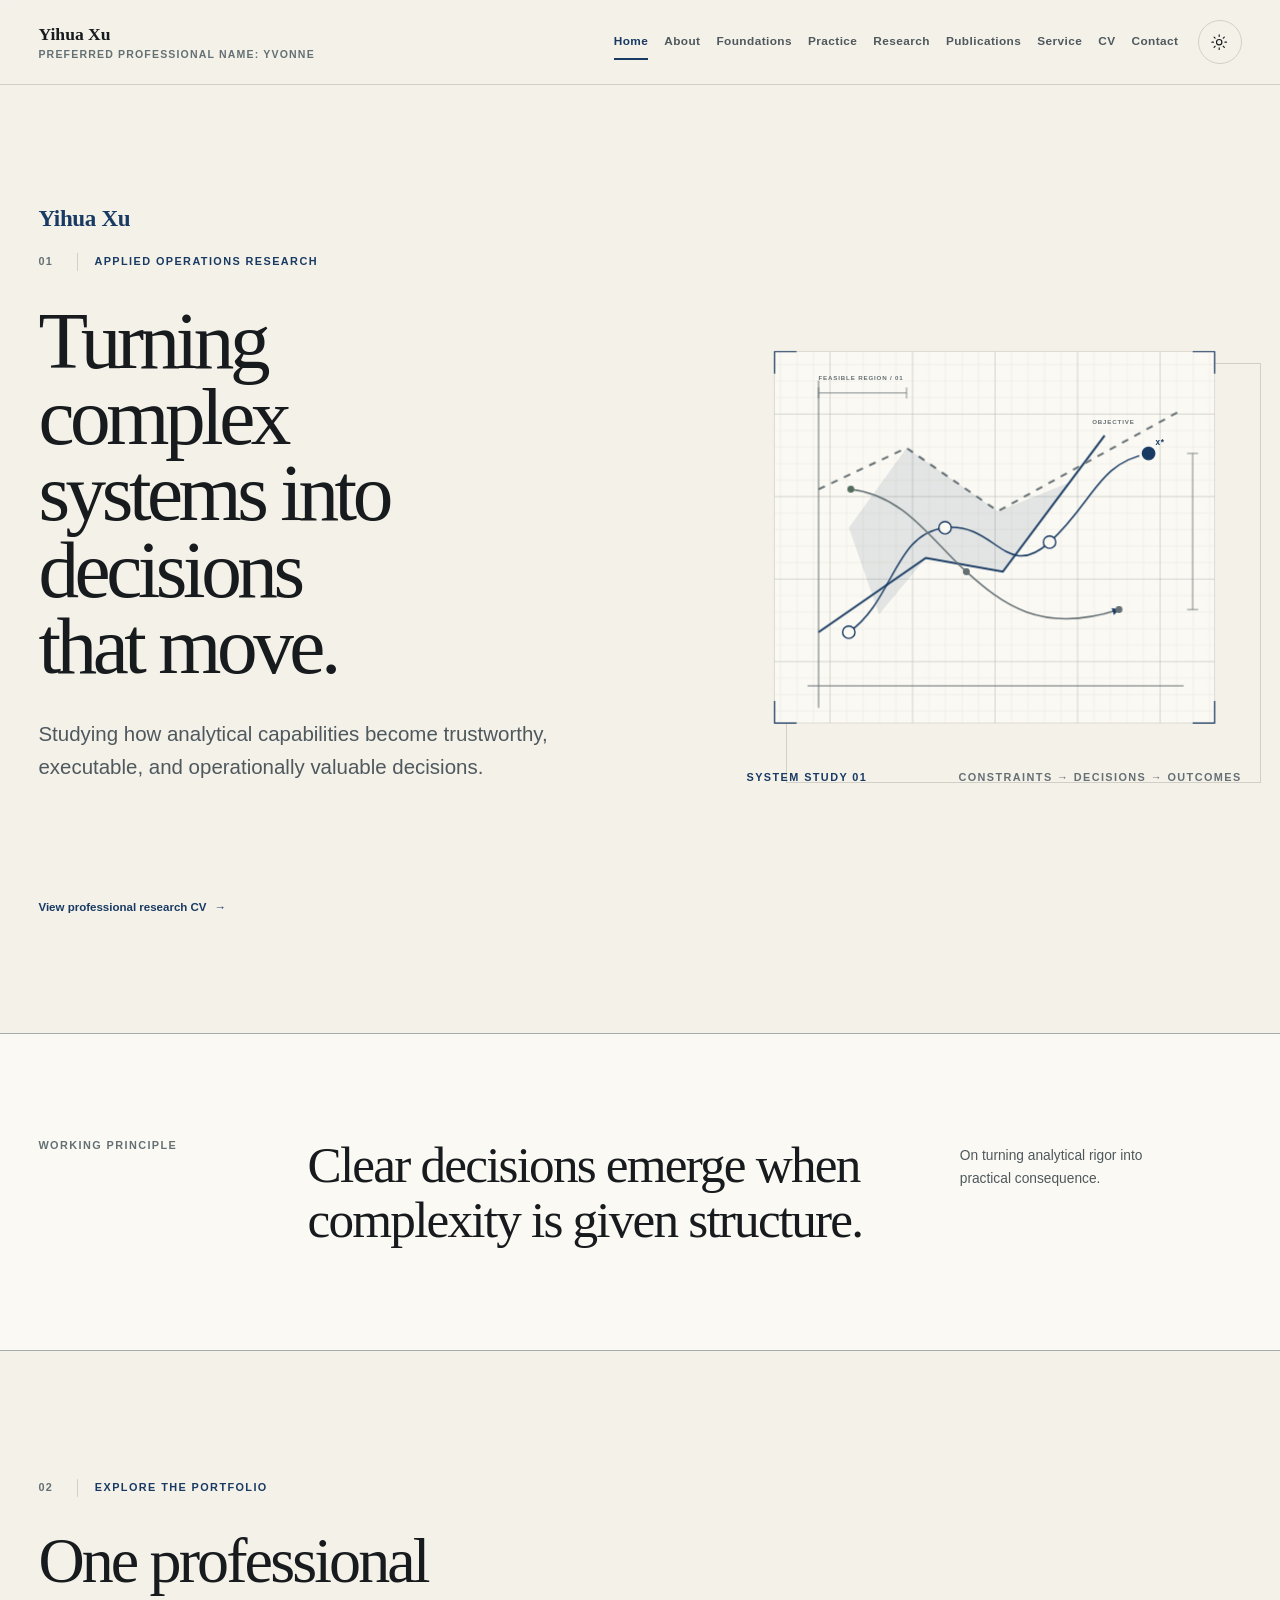
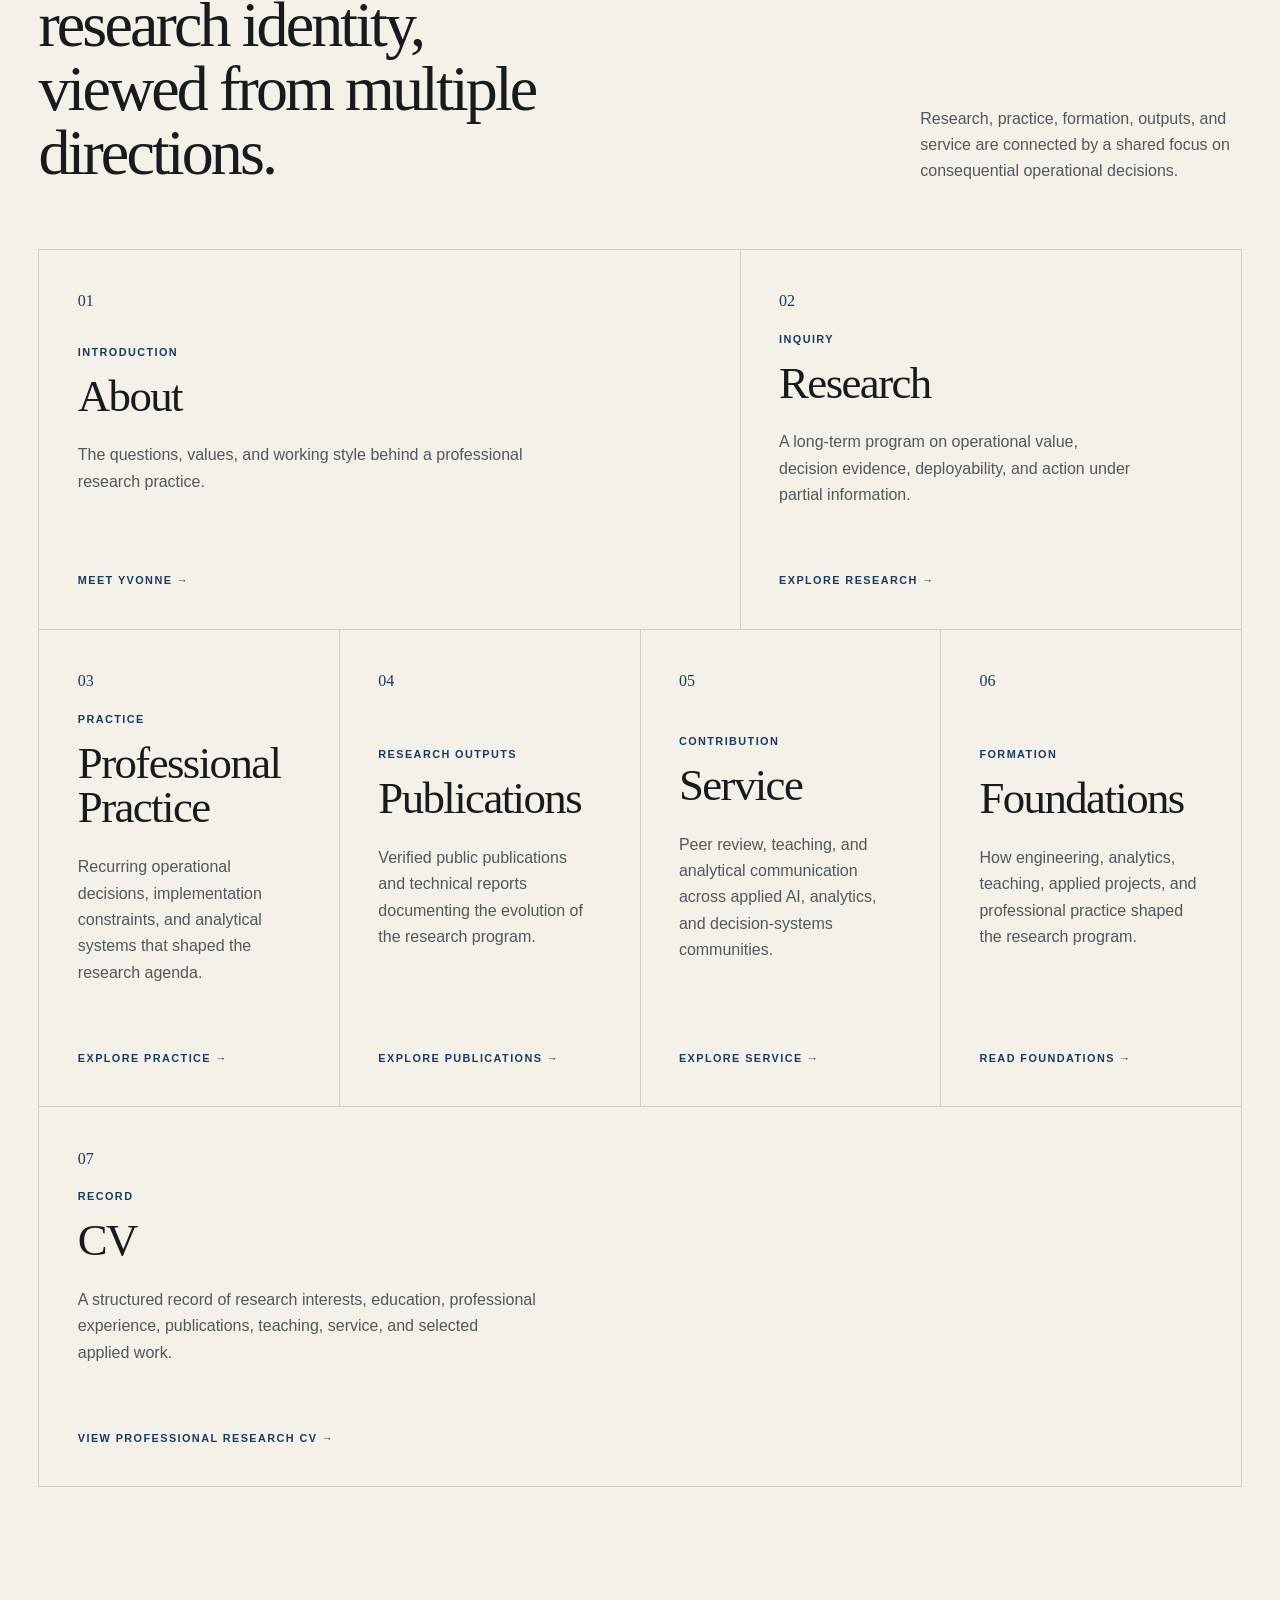
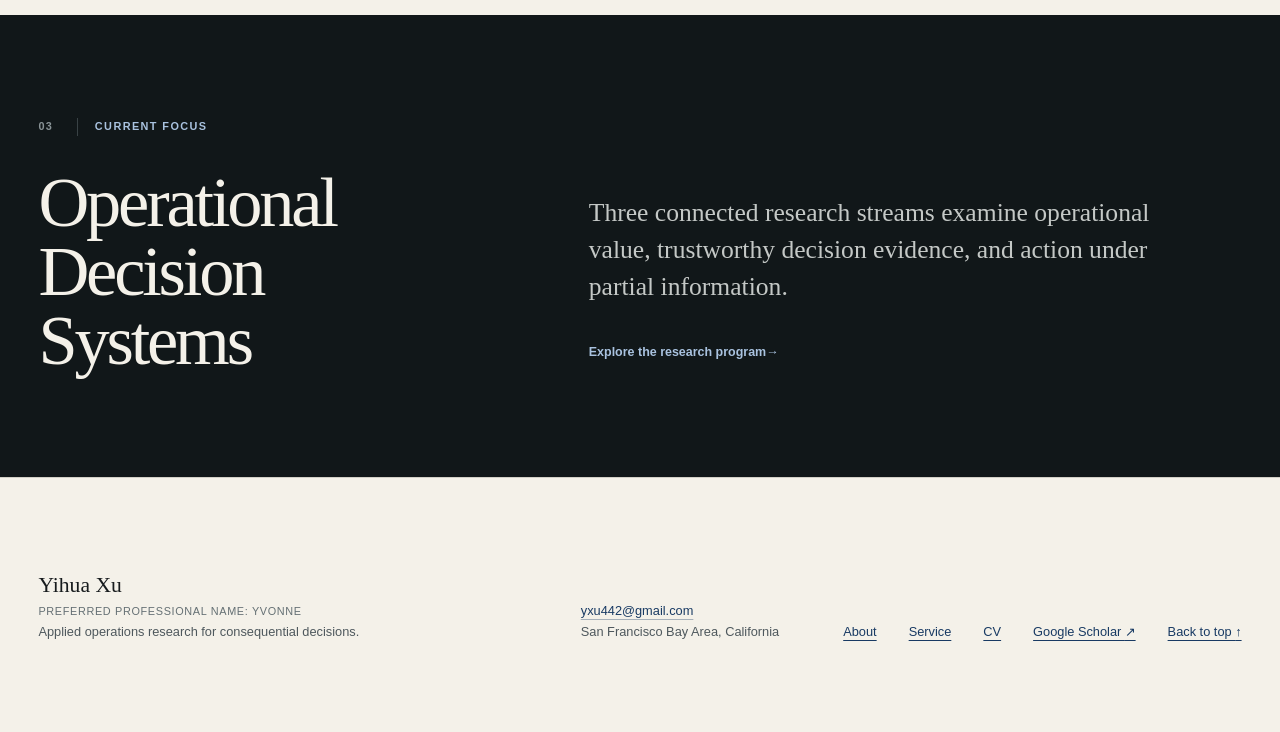
==== index.html @ 01bf7ffb "Launch professional research website v1.0" ====
<!doctype html>
<html lang="en">
  <head>
    <meta charset="utf-8">
    <meta name="viewport" content="width=device-width, initial-scale=1">
    <meta name="description" content="Yihua Xu's professional research portfolio in applied operations research, operational decision systems, and decision intelligence.">
    <meta name="author" content="Yihua Xu">
    <meta name="color-scheme" content="light dark">
    <meta name="referrer" content="strict-origin-when-cross-origin">
    <meta name="theme-color" content="#f4f1e9" media="(prefers-color-scheme: light)">
    <meta name="theme-color" content="#151a1d" media="(prefers-color-scheme: dark)">
    <script>try { const theme = localStorage.getItem("site-theme"); if (theme === "light" || theme === "dark") document.documentElement.dataset.theme = theme; } catch {}</script>
    <link rel="icon" href="assets/images/favicon.svg" type="image/svg+xml">
    <link rel="apple-touch-icon" href="assets/images/apple-touch-icon.png">
    <meta property="og:type" content="website">
    <meta property="og:title" content="Yihua Xu | Applied Operations Research">
    <meta property="og:description" content="Applied operations research, operational decision systems, and decision intelligence.">
    <meta name="twitter:card" content="summary">
    <meta name="twitter:title" content="Yihua Xu | Applied Operations Research">
    <meta name="twitter:description" content="Applied operations research, operational decision systems, and decision intelligence.">
    <link rel="canonical" href="https://yvonnexu442.github.io/">
    <meta property="og:url" content="https://yvonnexu442.github.io/">
    <title>Yihua Xu | Applied Operations Research</title>
    <link rel="stylesheet" href="assets/css/styles.css?v=27">
    <script src="assets/js/main.js?v=17" defer></script>
    <script type="application/ld+json">
      {
        "@context": "https://schema.org",
        "@type": "Person",
        "@id": "https://yvonnexu442.github.io/#person",
        "url": "https://yvonnexu442.github.io/",
        "name": "Yihua Xu",
        "alternateName": "Yvonne",
        "email": "yxu442@gmail.com",
        "sameAs": [
          "https://scholar.google.com/citations?user=W_mWZJcAAAAJ&hl=en"
        ],
        "jobTitle": "Manager, Data & AI",
        "worksFor": {
          "@type": "Organization",
          "name": "Accenture LLP"
        },
        "alumniOf": [
          {
            "@type": "CollegeOrUniversity",
            "name": "Massachusetts Institute of Technology"
          },
          {
            "@type": "CollegeOrUniversity",
            "name": "Georgia Institute of Technology"
          }
        ],
        "description": "Applied operations research and decision intelligence professional",
        "knowsAbout": [
          "Applied operations research",
          "Operational decision systems",
          "Operational analytics",
          "Supply-chain planning",
          "Inventory optimization",
          "Reverse logistics",
          "Decision evidence and traceability",
          "Analytical implementation",
          "Cross-functional decision systems",
          "Operational AI",
          "Simulation and optimization",
          "AI deployability and governance"
        ]
      }
    </script>
  </head>
  <body class="home-page">
    <a class="skip-link" href="#main-content">Skip to main content</a>

    <header class="site-header">
      <div class="shell nav-layout">
        <a class="wordmark" href="index.html#home" aria-label="Return to homepage">
          <span class="wordmark-name">Yihua Xu</span>
          <span class="wordmark-field">Preferred professional name: Yvonne</span>
        </a>

        <p class="research-index" aria-label="Research focus">
          Operations Research <span aria-hidden="true">/</span> Decision Intelligence
        </p>

        <button class="nav-toggle" type="button" aria-expanded="false" aria-controls="primary-navigation">
          <span>Menu</span>
        </button>

        <nav id="primary-navigation" class="primary-navigation" aria-label="Primary navigation">
          <a class="is-current" href="index.html#home" aria-current="page">Home</a>
          <a href="about.html">About</a>
          <a href="foundations.html">Foundations</a>
          <a href="practice.html">Practice</a>
          <a href="research.html">Research</a>
          <a href="publications.html">Publications</a>
          <a href="service.html">Service</a>
          <a href="cv.html">CV</a>
          <a href="#contact">Contact</a>
        </nav>

        <button class="theme-toggle" type="button" aria-pressed="false" aria-label="Switch to dark theme">
          <svg viewBox="0 0 24 24" aria-hidden="true">
            <circle cx="12" cy="12" r="3.5"></circle>
            <path d="M12 2.5v2M12 19.5v2M2.5 12h2M19.5 12h2M5.3 5.3l1.4 1.4M17.3 17.3l1.4 1.4M18.7 5.3l-1.4 1.4M6.7 17.3l-1.4 1.4"></path>
          </svg>
        </button>
      </div>
    </header>

    <main id="main-content">
      <section id="home" class="hero">
        <div class="shell hero-grid">
          <div class="hero-copy">
            <p class="hero-identity">Yihua Xu</p>
            <p class="eyebrow"><span>01</span> Applied Operations Research</p>
            <h1>Turning complex systems into decisions that move.</h1>
            <p class="hero-summary">
              Studying how analytical capabilities become trustworthy, executable, and operationally valuable decisions.
            </p>
            <div class="hero-actions">
              <a class="button button-primary" href="research.html">
                Explore Research
                <span aria-hidden="true">↗</span>
              </a>
              <a class="button button-secondary" href="foundations.html">
                Explore Foundations
                <span aria-hidden="true">→</span>
              </a>
            </div>
            <a class="hero-cv-destination" href="cv.html">View professional research CV <span aria-hidden="true">→</span></a>
          </div>

          <figure class="decision-figure">
            <svg viewBox="0 0 720 620" role="img" aria-labelledby="diagram-title diagram-description">
              <title id="diagram-title">Abstract decision systems diagram</title>
              <desc id="diagram-description">
                An engineering-style grid with constraints, intersecting decision paths, and linked solution nodes.
              </desc>
              <defs>
                <pattern id="small-grid" width="24" height="24" patternUnits="userSpaceOnUse">
                  <path class="svg-grid-minor" d="M24 0H0V24"></path>
                </pattern>
                <pattern id="major-grid" width="120" height="120" patternUnits="userSpaceOnUse">
                  <rect width="120" height="120" fill="url(#small-grid)"></rect>
                  <path class="svg-grid-major" d="M120 0H0V120"></path>
                </pattern>
                <marker id="arrow" viewBox="0 0 10 10" refX="9" refY="5" markerWidth="5" markerHeight="5" orient="auto-start-reverse">
                  <path class="svg-arrow" d="M0 0l10 5-10 5z"></path>
                </marker>
              </defs>

              <rect class="svg-field" x="40" y="30" width="640" height="540"></rect>
              <rect class="svg-grid-field" x="40" y="30" width="640" height="540" fill="url(#major-grid)"></rect>
              <path class="svg-axis" d="M88 516H635M104 548V72"></path>
              <path class="svg-constraint" d="M104 438L260 330 372 350 520 152"></path>
              <path class="svg-constraint svg-constraint-secondary" d="M104 230L232 170 365 262 630 116"></path>
              <path class="svg-region" d="M192 412L260 330 372 350 469 220 365 262 232 170 148 286z"></path>

              <path class="svg-route" marker-end="url(#arrow)" d="M148 438C214 392 214 294 288 286s88 79 152 21 70-115 144-129"></path>
              <path class="svg-route svg-route-muted" marker-end="url(#arrow)" d="M151 230c78 9 117 74 168 120s108 92 222 55"></path>

              <g class="svg-node-group">
                <circle cx="148" cy="438" r="9"></circle>
                <circle cx="288" cy="286" r="9"></circle>
                <circle cx="440" cy="307" r="9"></circle>
                <circle cx="584" cy="178" r="12"></circle>
              </g>
              <g class="svg-node-small">
                <circle cx="151" cy="230" r="5"></circle>
                <circle cx="319" cy="350" r="5"></circle>
                <circle cx="541" cy="405" r="5"></circle>
              </g>

              <g class="svg-dimension">
                <path d="M104 90H232M104 82v16M232 82v16"></path>
                <path d="M648 178V405M640 178h16M640 405h16"></path>
              </g>
              <g class="svg-labels">
                <text x="104" y="72">FEASIBLE REGION / 01</text>
                <text x="502" y="136">OBJECTIVE</text>
                <text x="594" y="166">x*</text>
              </g>
              <g class="svg-corner-marks">
                <path d="M40 62V30h32M648 30h32v32M40 538v32h32M648 570h32v-32"></path>
              </g>
            </svg>
            <figcaption>
              <span>System study 01</span>
              <span>Constraints → Decisions → Outcomes</span>
            </figcaption>
          </figure>
        </div>
      </section>

      <section class="quote-section" aria-labelledby="working-principle">
        <div class="shell quote-grid">
          <p class="section-index">Working principle</p>
          <blockquote id="working-principle">
            <p data-quote>Clear decisions emerge when complexity is given structure.</p>
          </blockquote>
          <p class="quote-note" data-quote-note>On turning analytical rigor into practical consequence.</p>
        </div>
      </section>

      <section id="research" class="section feature-section">
        <div class="shell">
          <header class="section-header">
            <div>
              <p class="eyebrow"><span>02</span> Explore the portfolio</p>
              <h2>One professional research identity, viewed from multiple directions.</h2>
            </div>
            <p>
              Research, practice, formation, outputs, and service are connected by a shared focus on consequential operational decisions.
            </p>
          </header>

          <div id="work" class="feature-grid">
            <article id="about-card" class="feature-card feature-card-wide">
              <p class="card-index">01</p>
              <div>
                <p class="card-kicker">Introduction</p>
                <h3>About</h3>
                <p>The questions, values, and working style behind a professional research practice.</p>
              </div>
              <a class="card-status" href="about.html">Meet Yvonne <span aria-hidden="true">→</span></a>
            </article>

            <article id="research-card" class="feature-card">
              <p class="card-index">02</p>
              <div>
                <p class="card-kicker">Inquiry</p>
                <h3>Research</h3>
                <p>A long-term program on operational value, decision evidence, deployability, and action under partial information.</p>
              </div>
              <a class="card-status" href="research.html">Explore research <span aria-hidden="true">→</span></a>
            </article>

            <article id="practice-card" class="feature-card">
              <p class="card-index">03</p>
              <div>
                <p class="card-kicker">Practice</p>
                <h3>Professional Practice</h3>
                <p>Recurring operational decisions, implementation constraints, and analytical systems that shaped the research agenda.</p>
              </div>
              <a class="card-status" href="practice.html">Explore practice <span aria-hidden="true">→</span></a>
            </article>

            <article id="publications-card" class="feature-card">
              <p class="card-index">04</p>
              <div>
                <p class="card-kicker">Research Outputs</p>
                <h3>Publications</h3>
                <p>Verified public publications and technical reports documenting the evolution of the research program.</p>
              </div>
              <a class="card-status" href="publications.html">Explore publications <span aria-hidden="true">→</span></a>
            </article>

            <article id="service-card" class="feature-card">
              <p class="card-index">05</p>
              <div>
                <p class="card-kicker">Contribution</p>
                <h3>Service</h3>
                <p>Peer review, teaching, and analytical communication across applied AI, analytics, and decision-systems communities.</p>
              </div>
              <a class="card-status" href="service.html">Explore service <span aria-hidden="true">→</span></a>
            </article>

            <article id="foundations-card" class="feature-card">
              <p class="card-index">06</p>
              <div>
                <p class="card-kicker">Formation</p>
                <h3>Foundations</h3>
                <p>How engineering, analytics, teaching, applied projects, and professional practice shaped the research program.</p>
              </div>
              <a class="card-status" href="foundations.html">Read foundations <span aria-hidden="true">→</span></a>
            </article>

            <article id="cv-card" class="feature-card">
              <p class="card-index">07</p>
              <div>
                <p class="card-kicker">Record</p>
                <h3>CV</h3>
                <p>A structured record of research interests, education, professional experience, publications, teaching, service, and selected applied work.</p>
              </div>
              <a class="card-status" href="cv.html">View professional research CV <span aria-hidden="true">→</span></a>
            </article>
          </div>
        </div>
      </section>

      <section class="program-bridge" aria-labelledby="program-bridge-title">
        <div class="shell program-bridge-grid">
          <div>
            <p class="eyebrow"><span>03</span> Current focus</p>
            <h2 id="program-bridge-title">Operational Decision Systems</h2>
          </div>
          <div>
            <p>Three connected research streams examine operational value, trustworthy decision evidence, and action under partial information.</p>
            <a href="research.html">Explore the research program <span aria-hidden="true">→</span></a>
          </div>
        </div>
      </section>
    </main>

    <footer id="contact" class="site-footer">
      <div class="shell footer-grid">
        <div>
          <p class="footer-title">Yihua Xu</p>
          <p class="footer-preferred-name">Preferred professional name: Yvonne</p>
          <p>Applied operations research for consequential decisions.</p>
        </div>
        <p class="footer-contact-note"><a href="mailto:yxu442@gmail.com">yxu442@gmail.com</a><br>San Francisco Bay Area, California</p>
        <nav class="footer-links" aria-label="Profile and page links">
          <a href="about.html">About</a>
          <a href="service.html">Service</a>
          <a href="cv.html">CV</a>
          <a href="https://scholar.google.com/citations?user=W_mWZJcAAAAJ&amp;hl=en" target="_blank" rel="noopener noreferrer" aria-label="Google Scholar profile (opens in a new tab)">Google Scholar <span aria-hidden="true">↗</span></a>
          <a href="#home">Back to top <span aria-hidden="true">↑</span></a>
        </nav>
      </div>
    </footer>
  </body>
</html>
---- assets/css/styles.css ----
:root {
  color-scheme: light;
  --paper: #f4f1e9;
  --paper-raised: #fbf9f3;
  --paper-muted: #eae7df;
  --ink: #171b1d;
  --ink-soft: #4e585d;
  --ink-faint: #657074;
  --line: #d2cfc6;
  --line-strong: #9fa6a5;
  --accent: #183a63;
  --accent-hover: #234f82;
  --accent-soft: #e8eef5;
  --accent-on-dark: #a9c2df;
  --secondary: #526b5b;
  --inverse: #f6f3eb;
  --dark-surface: #171d20;
  --dark-surface-raised: #20282c;
  --focus: #183a63;

  --font-display: "Iowan Old Style", "Palatino Linotype", "Book Antiqua", Palatino, Georgia, serif;
  --font-sans: Inter, "Segoe UI", "Helvetica Neue", Arial, system-ui, sans-serif;

  --space-1: 0.25rem;
  --space-2: 0.5rem;
  --space-3: 0.75rem;
  --space-4: 1rem;
  --space-5: 1.5rem;
  --space-6: 2rem;
  --space-7: 3rem;
  --space-8: 4rem;
  --space-9: 6rem;
  --space-10: 8rem;

  --shell: 88rem;
  --reading: 44rem;
  --radius-sm: 0.2rem;
  --radius-md: 0.45rem;
  --ease: cubic-bezier(0.2, 0.7, 0.2, 1);
  --transition: 220ms var(--ease);
}

[data-theme="dark"] {
  color-scheme: dark;
  --paper: #151a1d;
  --paper-raised: #1c2327;
  --paper-muted: #222a2e;
  --ink: #f0eee7;
  --ink-soft: #b3b9b8;
  --ink-faint: #8f9898;
  --line: #343d40;
  --line-strong: #687276;
  --accent: #a9c2df;
  --accent-hover: #a9c2df;
  --accent-soft: color-mix(in srgb, #a9c2df 14%, #151a1d);
  --accent-on-dark: #a9c2df;
  --secondary: #96b09e;
  --inverse: #161b1e;
  --dark-surface: #0e1315;
  --dark-surface-raised: #182024;
  --focus: #a9c2df;
}

* {
  box-sizing: border-box;
}

html {
  background: var(--paper);
  scroll-behavior: smooth;
}

body {
  margin: 0;
  color: var(--ink);
  background: var(--paper);
  font-family: var(--font-sans);
  font-size: 1rem;
  line-height: 1.65;
  text-rendering: optimizeLegibility;
  transition: color var(--transition), background-color var(--transition);
}

button,
a {
  -webkit-tap-highlight-color: transparent;
}

a {
  color: inherit;
}

a:focus-visible,
button:focus-visible {
  outline: 3px solid var(--focus);
  outline-offset: 4px;
}

button {
  font: inherit;
}

svg {
  display: block;
  max-width: 100%;
}

h1,
h2,
h3,
p,
blockquote,
figure,
dl,
dd {
  margin-top: 0;
}

p {
  text-wrap: pretty;
}

.skip-link {
  position: fixed;
  top: -5rem;
  left: var(--space-4);
  z-index: 100;
  padding: var(--space-3) var(--space-4);
  color: var(--inverse);
  background: var(--ink);
}

.skip-link:focus {
  top: var(--space-4);
}

.shell {
  width: min(100% - clamp(2rem, 6vw, 6rem), var(--shell));
  margin-inline: auto;
}

.site-header {
  position: sticky;
  top: 0;
  z-index: 20;
  border-bottom: 1px solid var(--line);
  background: color-mix(in srgb, var(--paper) 92%, transparent);
  backdrop-filter: blur(14px);
}

.nav-layout {
  display: grid;
  grid-template-columns: minmax(10rem, 1fr) auto auto auto;
  min-height: 5.25rem;
  align-items: center;
  gap: clamp(0.75rem, 1.5vw, 1.5rem);
}

.wordmark {
  display: inline-flex;
  width: fit-content;
  flex-direction: column;
  line-height: 1.15;
  text-decoration: none;
}

.wordmark-name {
  font-family: var(--font-display);
  font-size: 1.1rem;
  font-weight: 600;
}

.wordmark-field,
.research-index {
  color: var(--ink-faint);
  font-size: 0.66rem;
  font-weight: 650;
  letter-spacing: 0.11em;
  text-transform: uppercase;
}

.wordmark-field {
  margin-top: var(--space-1);
}

.research-index {
  margin: 0;
  white-space: nowrap;
}

.research-index span {
  margin-inline: var(--space-2);
  color: var(--line-strong);
}

.primary-navigation {
  display: flex;
  gap: clamp(0.7rem, 1.25vw, 1.25rem);
  align-items: center;
  font-size: 0.74rem;
  font-weight: 650;
  letter-spacing: 0.035em;
}

.primary-navigation a {
  position: relative;
  padding-block: var(--space-2);
  color: var(--ink-soft);
  text-decoration: none;
}

.primary-navigation a::after {
  position: absolute;
  right: 0;
  bottom: 0;
  left: 0;
  height: 1px;
  background: currentcolor;
  content: "";
  transform: scaleX(0);
  transform-origin: right;
  transition: transform var(--transition);
}

.primary-navigation a:hover::after,
.primary-navigation a:focus-visible::after,
.primary-navigation .is-current::after {
  transform: scaleX(1);
  transform-origin: left;
}

.primary-navigation a:hover,
.primary-navigation a:focus-visible,
.primary-navigation .is-current {
  color: var(--accent);
}

.primary-navigation .is-current::after {
  height: 2px;
}

.theme-toggle,
.nav-toggle {
  min-width: 2.75rem;
  min-height: 2.75rem;
  border: 1px solid var(--line);
  border-radius: 50%;
  color: var(--ink);
  background: transparent;
  cursor: pointer;
  transition: border-color var(--transition), background-color var(--transition);
}

.theme-toggle {
  display: grid;
  place-items: center;
}

.theme-toggle:hover,
.nav-toggle:hover {
  border-color: var(--line-strong);
  background: var(--paper-raised);
}

.theme-toggle svg {
  width: 1.15rem;
  fill: none;
  stroke: currentcolor;
  stroke-linecap: round;
  stroke-width: 1.5;
}

.nav-toggle {
  display: none;
  border-radius: var(--radius-sm);
}

.hero {
  display: grid;
  align-items: center;
  padding-block: clamp(4.5rem, 7vw, 6.5rem);
}

.hero-grid {
  display: grid;
  grid-template-columns: minmax(0, 1.08fr) minmax(24rem, 0.92fr);
  align-items: center;
  gap: clamp(3rem, 8vw, 8rem);
}

.hero-copy {
  padding-block: var(--space-5);
}

.hero-identity {
  margin-bottom: var(--space-4);
  color: var(--accent);
  font-family: var(--font-display);
  font-size: clamp(1.2rem, 1.8vw, 1.55rem);
  font-weight: 600;
  letter-spacing: -0.015em;
}

.eyebrow,
.section-index,
.card-kicker,
.card-status,
.decision-figure figcaption {
  font-size: 0.68rem;
  font-weight: 700;
  letter-spacing: 0.13em;
  text-transform: uppercase;
}

.eyebrow {
  margin-bottom: var(--space-6);
  color: var(--accent);
}

.eyebrow span {
  display: inline-block;
  min-width: 2.5rem;
  margin-right: var(--space-3);
  padding-right: var(--space-3);
  border-right: 1px solid var(--line);
  color: var(--ink-faint);
}

h1 {
  max-width: 12ch;
  margin-bottom: var(--space-6);
  font-family: var(--font-display);
  font-size: clamp(3.4rem, 6.35vw, 6.75rem);
  font-weight: 500;
  letter-spacing: -0.055em;
  line-height: 0.94;
  text-wrap: balance;
}

.hero-summary {
  max-width: 38rem;
  margin-bottom: var(--space-7);
  color: var(--ink-soft);
  font-size: clamp(1.05rem, 1.6vw, 1.28rem);
  line-height: 1.65;
}

.hero-actions {
  display: flex;
  flex-wrap: wrap;
  gap: var(--space-3);
}

.button {
  display: inline-flex;
  min-height: 3.15rem;
  align-items: center;
  justify-content: space-between;
  gap: var(--space-6);
  padding: 0.8rem 1.1rem;
  border: 1px solid transparent;
  border-radius: var(--radius-sm);
  font-size: 0.78rem;
  font-weight: 700;
  letter-spacing: 0.035em;
  text-decoration: none;
  transition: color var(--transition), background-color var(--transition), border-color var(--transition), transform var(--transition);
}

.button-primary {
  color: var(--inverse);
  background: var(--accent);
}

.button-primary:hover,
.button-primary:focus-visible {
  background: var(--accent-hover);
  transform: translateY(-1px);
}

.button-secondary {
  padding-inline: 0.45rem;
  border-color: transparent;
  border-bottom-color: var(--line-strong);
  border-radius: 0;
  color: var(--accent);
  background: transparent;
}

.decision-figure {
  position: relative;
  width: 100%;
  min-width: 0;
  max-width: 36rem;
  margin: 0;
  justify-self: end;
}

.decision-figure::before {
  position: absolute;
  inset: 7% -4% 1% 8%;
  z-index: -1;
  border: 1px solid var(--line);
  content: "";
}

.decision-figure svg {
  width: 100%;
}

.svg-field {
  fill: var(--paper-raised);
  stroke: var(--line);
}

.svg-grid-minor,
.svg-grid-major,
.svg-axis,
.svg-constraint,
.svg-route,
.svg-dimension path,
.svg-corner-marks path {
  fill: none;
  vector-effect: non-scaling-stroke;
}

.svg-grid-minor {
  stroke: var(--line);
  stroke-width: 0.45;
}

.svg-grid-major {
  stroke: var(--line-strong);
  stroke-width: 0.7;
}

.svg-axis {
  stroke: var(--ink-faint);
  stroke-width: 1;
}

.svg-constraint {
  stroke: var(--accent);
  stroke-width: 2;
}

.svg-constraint-secondary {
  stroke: var(--ink-faint);
  stroke-dasharray: 7 7;
}

.svg-region {
  fill: color-mix(in srgb, var(--accent) 10%, transparent);
  stroke: none;
}

.svg-route {
  stroke: var(--accent);
  stroke-width: 1.5;
}

.svg-route-muted {
  stroke: var(--ink-faint);
  stroke-dasharray: 4 7;
}

.svg-arrow {
  fill: var(--accent);
}

.svg-node-group circle {
  fill: var(--paper-raised);
  stroke: var(--accent);
  stroke-width: 2;
}

.svg-node-group circle:last-child {
  fill: var(--accent);
  stroke: var(--paper-raised);
  stroke-width: 4;
}

.svg-node-small circle {
  fill: var(--ink-faint);
}

.svg-node-small circle:first-child {
  fill: var(--secondary);
}

.svg-dimension path {
  stroke: var(--ink-faint);
  stroke-width: 0.8;
}

.svg-labels {
  fill: var(--ink-faint);
  font-family: var(--font-sans);
  font-size: 9px;
  font-weight: 700;
  letter-spacing: 1.2px;
}

.svg-labels text:last-child {
  fill: var(--accent);
  font-size: 12px;
}

.svg-corner-marks path {
  stroke: var(--accent);
  stroke-width: 1.2;
}

.decision-figure figcaption {
  display: flex;
  justify-content: space-between;
  gap: var(--space-4);
  margin-top: var(--space-3);
  color: var(--ink-faint);
}

.decision-figure figcaption span:last-child {
  text-align: right;
}

.decision-figure figcaption span:first-child {
  color: var(--accent);
}

.quote-section {
  border-block: 1px solid color-mix(in srgb, var(--accent) 25%, var(--line));
  background: var(--paper-raised);
}

.quote-grid {
  display: grid;
  grid-template-columns: 0.45fr 1.6fr 0.7fr;
  align-items: start;
  gap: var(--space-7);
  padding-block: clamp(4rem, 8vw, 7rem);
}

.section-index {
  color: var(--ink-faint);
}

.quote-grid blockquote {
  margin-bottom: 0;
}

.quote-grid blockquote p {
  max-width: 23ch;
  margin-bottom: 0;
  font-family: var(--font-display);
  font-size: clamp(2rem, 4vw, 3.8rem);
  letter-spacing: -0.035em;
  line-height: 1.08;
}

.quote-note {
  margin: 0;
  padding-top: var(--space-2);
  color: var(--ink-soft);
  font-size: 0.86rem;
}

.section {
  padding-block: clamp(5rem, 10vw, 9rem);
  scroll-margin-top: 5.5rem;
}

.section-header {
  display: grid;
  grid-template-columns: minmax(0, 1.4fr) minmax(16rem, 0.55fr);
  align-items: end;
  gap: var(--space-8);
  margin-bottom: var(--space-8);
}

.section-header h2 {
  max-width: 17ch;
  margin-bottom: 0;
  font-family: var(--font-display);
  font-size: clamp(2.6rem, 5vw, 5rem);
  font-weight: 500;
  letter-spacing: -0.045em;
  line-height: 1;
}

.section-header > p {
  max-width: 33rem;
  margin-bottom: 0;
  color: var(--ink-soft);
}

.feature-grid {
  display: grid;
  grid-template-columns: repeat(12, minmax(0, 1fr));
  border-top: 1px solid var(--line);
  border-left: 1px solid var(--line);
}

.feature-card {
  display: flex;
  min-height: 22rem;
  flex-direction: column;
  grid-column: span 4;
  justify-content: space-between;
  padding: clamp(1.5rem, 3vw, 2.5rem);
  border-right: 1px solid var(--line);
  border-bottom: 1px solid var(--line);
  background: var(--paper);
  box-shadow: inset 0 2px 0 transparent;
  transition: background-color var(--transition), box-shadow var(--transition);
  scroll-margin-top: 7rem;
}

.feature-card:hover {
  z-index: 1;
  background: var(--paper-raised);
  box-shadow: inset 0 2px 0 var(--accent);
}

.feature-card-wide {
  grid-column: span 7;
}

.feature-card-wide + .feature-card {
  grid-column: span 5;
}

.feature-grid .feature-card:nth-child(n + 3) {
  grid-column: span 3;
}

.feature-grid .feature-card:nth-child(7) {
  min-height: 15rem;
  grid-column: span 12;
}

.card-index {
  color: var(--accent);
  font-family: var(--font-display);
  font-size: 1rem;
}

.card-kicker {
  margin-bottom: var(--space-3);
  color: var(--accent);
}

.feature-card h3 {
  margin-bottom: var(--space-5);
  font-family: var(--font-display);
  font-size: clamp(2rem, 3.5vw, 3.4rem);
  font-weight: 500;
  letter-spacing: -0.035em;
  line-height: 1;
}

.feature-card p:not(.card-index, .card-kicker) {
  max-width: 29rem;
  color: var(--ink-soft);
}

.card-status {
  margin: var(--space-7) 0 0;
  color: var(--ink-faint);
}

a.card-status {
  width: fit-content;
  color: var(--accent);
  text-decoration-color: transparent;
  text-underline-offset: 0.3rem;
  transition: color var(--transition), text-decoration-color var(--transition);
}

a.card-status:hover,
a.card-status:focus-visible {
  color: var(--accent-hover);
  text-decoration-color: currentcolor;
}

.program-bridge {
  padding-block: clamp(4.5rem, 8vw, 7rem);
  color: #f4f1e9;
  background: #111719;
}

.program-bridge-grid {
  display: grid;
  grid-template-columns: minmax(18rem, 0.8fr) minmax(0, 1.2fr);
  gap: clamp(3rem, 9vw, 9rem);
  align-items: end;
}

.program-bridge .eyebrow {
  color: var(--accent-on-dark);
}

.program-bridge .eyebrow span {
  color: #899396;
  border-color: #394245;
}

.program-bridge h2 {
  max-width: 13ch;
  margin: var(--space-6) 0 0;
  font-family: var(--font-display);
  font-size: clamp(2.8rem, 5.5vw, 5.7rem);
  font-weight: 500;
  letter-spacing: -0.045em;
  line-height: 0.98;
}

.program-bridge-grid > div:last-child {
  max-width: 37rem;
}

.program-bridge-grid > div:last-child p {
  color: #c4c8c6;
  font-family: var(--font-display);
  font-size: clamp(1.25rem, 2vw, 1.75rem);
  line-height: 1.45;
}

.program-bridge a {
  display: inline-flex;
  min-height: 2.75rem;
  align-items: center;
  color: var(--accent-on-dark);
  font-size: 0.78rem;
  font-weight: 700;
  text-decoration-color: transparent;
  text-underline-offset: 0.3rem;
  transition: color var(--transition), text-decoration-color var(--transition);
}

.program-bridge a:hover,
.program-bridge a:focus-visible {
  color: #d5e2ef;
  text-decoration-color: currentcolor;
}

.site-footer {
  padding-block: clamp(4rem, 7vw, 6rem);
  border-top: 1px solid var(--line);
}

.footer-grid {
  display: grid;
  grid-template-columns: 1fr auto auto;
  align-items: end;
  gap: var(--space-8);
  color: var(--ink-soft);
  font-size: 0.8rem;
}

.footer-grid p {
  margin-bottom: 0;
}

.footer-title {
  color: var(--ink);
  font-family: var(--font-display);
  font-size: 1.35rem;
}

.footer-preferred-name,
.hero-preferred-name,
.cv-professional-name {
  color: var(--ink-faint);
  font-size: 0.68rem;
  letter-spacing: 0.06em;
  text-transform: uppercase;
}

.hero-preferred-name {
  margin: calc(var(--space-2) * -1) 0 var(--space-6);
}

.cv-professional-name {
  margin: var(--space-2) 0 0;
}

.footer-grid a {
  color: var(--accent);
  text-underline-offset: 0.25rem;
}

.footer-links {
  display: flex;
  flex-wrap: wrap;
  gap: var(--space-4) var(--space-6);
}

.footer-contact-note {
  max-width: 17rem;
}

.footer-contact-note a,
.snapshot-grid a {
  color: var(--accent);
  text-decoration-color: color-mix(in srgb, var(--accent) 35%, transparent);
  text-underline-offset: 0.25rem;
}

.footer-contact-note a:hover,
.snapshot-grid a:hover {
  color: var(--accent-hover);
  text-decoration-color: currentcolor;
}

/* Foundations */

.foundation-hero {
  padding-block: clamp(6rem, 11vw, 11rem);
}

.foundation-hero-grid {
  display: grid;
  grid-template-columns: minmax(0, 1.35fr) minmax(18rem, 0.65fr);
  align-items: end;
  gap: clamp(3rem, 9vw, 9rem);
}

.foundation-hero h1 {
  max-width: 10ch;
  margin-bottom: 0;
  font-size: clamp(4rem, 8vw, 8rem);
}

.foundation-intro {
  padding-bottom: var(--space-3);
}

.foundation-intellectual-thesis {
  max-width: 34rem;
  margin-bottom: 0;
  color: var(--ink-soft);
  font-family: var(--font-display);
  font-size: clamp(1.45rem, 2.2vw, 2.1rem);
  line-height: 1.35;
}

.foundation-intellectual-thesis span {
  display: block;
}

.foundation-intellectual-thesis span + span {
  margin-top: 0.6em;
}

.foundation-intellectual-thesis span:first-child {
  color: var(--accent);
}

.foundation-thesis {
  border-block: 1px solid color-mix(in srgb, var(--accent) 28%, var(--line));
  background: var(--paper-raised);
}

.thesis-grid {
  display: grid;
  grid-template-columns: 0.38fr 1.3fr 0.52fr;
  align-items: start;
  gap: clamp(2rem, 6vw, 6rem);
  padding-block: clamp(4.5rem, 8vw, 7.5rem);
}

.thesis-grid h2 {
  max-width: 23ch;
  margin: 0;
  font-family: var(--font-display);
  font-size: clamp(2.4rem, 4.5vw, 4.6rem);
  font-weight: 500;
  letter-spacing: -0.045em;
  line-height: 1.02;
  text-wrap: balance;
}

.thesis-grid > p:last-child {
  margin: 0;
  color: var(--ink-soft);
  font-size: 0.9rem;
}

.foundation-chapter {
  padding-block: clamp(6rem, 11vw, 11rem);
  border-bottom: 1px solid var(--line);
}

.foundation-chapter-alt {
  background: color-mix(in srgb, var(--paper-raised) 55%, var(--paper));
}

.chapter-grid {
  display: grid;
  grid-template-columns: 0.28fr minmax(0, 1.2fr) minmax(17rem, 0.55fr);
  gap: clamp(2rem, 6vw, 6rem);
}

.chapter-marker {
  display: flex;
  min-height: 15rem;
  flex-direction: column;
  justify-content: space-between;
  padding-right: var(--space-5);
  border-right: 1px solid color-mix(in srgb, var(--accent) 35%, var(--line));
  color: var(--accent);
}

.chapter-marker span {
  font-size: 0.68rem;
  font-weight: 700;
  letter-spacing: 0.13em;
}

.chapter-marker strong {
  font-family: var(--font-display);
  font-size: clamp(2.3rem, 4vw, 4.25rem);
  font-weight: 500;
  letter-spacing: -0.04em;
  line-height: 1;
  writing-mode: vertical-rl;
  transform: rotate(180deg);
}

.chapter-evidence .eyebrow {
  margin-bottom: var(--space-5);
}

.chapter-evidence h2,
.trajectory-grid h2,
.identity-grid h2 {
  max-width: 17ch;
  margin-bottom: var(--space-4);
  font-family: var(--font-display);
  font-size: clamp(2.8rem, 5vw, 5.25rem);
  font-weight: 500;
  letter-spacing: -0.05em;
  line-height: 0.98;
}

.institution-detail {
  max-width: 34rem;
  margin-bottom: var(--space-7);
  color: var(--ink-soft);
}

.credential-list {
  display: grid;
  grid-template-columns: repeat(3, minmax(0, 1fr));
  margin: 0;
  border-top: 1px solid var(--line);
}

.credential-list-compact {
  grid-template-columns: repeat(2, minmax(0, 1fr));
  max-width: 34rem;
}

.credential-list div {
  padding: var(--space-4) var(--space-4) 0 0;
}

.credential-list dt,
.role-meta,
.privacy-line {
  color: var(--ink-faint);
  font-size: 0.68rem;
  font-weight: 700;
  letter-spacing: 0.1em;
  text-transform: uppercase;
}

.credential-list dd {
  margin-top: var(--space-2);
  color: var(--ink);
  font-family: var(--font-display);
  font-size: 1.1rem;
  line-height: 1.3;
}

.chapter-reading {
  padding-top: 3.15rem;
}

.chapter-reading > p:first-child {
  color: var(--ink-soft);
  font-size: 1rem;
}

.margin-note {
  margin-top: var(--space-8);
  padding-top: var(--space-4);
  border-top: 1px solid var(--line-strong);
  color: var(--ink-soft);
  font-family: var(--font-display);
  font-size: 1.25rem;
  font-style: italic;
}

.synthesis-section {
  padding-block: clamp(6rem, 11vw, 10rem);
}

.lens-grid {
  display: grid;
  grid-template-columns: repeat(3, 1fr);
  border-block: 1px solid var(--line);
}

.lens-grid article {
  min-height: 20rem;
  padding: clamp(1.5rem, 3vw, 2.75rem);
  border-right: 1px solid var(--line);
  box-shadow: inset 0 2px 0 transparent;
  transition: background-color var(--transition), box-shadow var(--transition);
}

.lens-grid article:last-child {
  border-right: 0;
}

.lens-grid article:hover {
  background: var(--paper-raised);
  box-shadow: inset 0 2px 0 var(--accent);
}

.lens-grid h3 {
  margin: var(--space-8) 0 var(--space-5);
  font-family: var(--font-display);
  font-size: clamp(2.2rem, 4vw, 4rem);
  font-weight: 500;
  letter-spacing: -0.04em;
  line-height: 1;
}

.lens-grid article > p:last-child {
  max-width: 24rem;
  color: var(--ink-soft);
}

.trajectory-section {
  padding-block: clamp(6rem, 11vw, 10rem);
  color: #f4f1e9;
  background: #111719;
}

.trajectory-grid,
.identity-grid {
  display: grid;
  grid-template-columns: minmax(0, 1.2fr) minmax(19rem, 0.65fr);
  gap: clamp(3rem, 10vw, 10rem);
}

.trajectory-section .eyebrow,
.trajectory-section h2 {
  color: #f4f1e9;
}

.trajectory-section .eyebrow span {
  color: var(--accent-on-dark);
  border-color: #394245;
}

.role-evidence {
  padding-top: 3.2rem;
}

.role-title {
  margin-bottom: var(--space-2);
  color: var(--accent-on-dark);
  font-family: var(--font-display);
  font-size: clamp(2rem, 3.6vw, 3.6rem);
  line-height: 1.05;
}

.role-meta {
  margin-bottom: var(--space-7);
  color: #9da7a9;
}

.role-meta span {
  margin-inline: var(--space-2);
  color: inherit;
}

.role-evidence > p:not(.role-title, .role-meta, .privacy-line) {
  color: #c5c9c7;
}

.privacy-line {
  margin-top: var(--space-7);
  padding-top: var(--space-4);
  border-top: 1px solid #394245;
  color: #8f999c;
  line-height: 1.7;
}

.identity-section {
  padding-block: clamp(6rem, 11vw, 11rem);
}

.identity-grid > div:last-child {
  padding-top: 3.2rem;
}

.identity-grid > div:last-child > p {
  max-width: 35rem;
  color: var(--ink-soft);
  font-size: 1.05rem;
}

.research-area-list {
  display: flex;
  flex-wrap: wrap;
  gap: var(--space-2);
  margin: var(--space-7) 0 0;
  padding: 0;
  list-style: none;
}

.research-area-list li {
  padding: 0.55rem 0.75rem;
  border: 1px solid color-mix(in srgb, var(--accent) 45%, var(--line));
  color: var(--accent);
  font-size: 0.75rem;
  font-weight: 650;
  letter-spacing: 0.025em;
}

/* Foundations enrichment */

.foundations-document {
  scroll-padding-top: 5.25rem;
  scroll-snap-type: y proximity;
}

.foundations-page .scroll-chapter {
  scroll-margin-top: 5.25rem;
  scroll-snap-align: start;
  scroll-snap-stop: normal;
}

.present-identity {
  padding-block: clamp(6rem, 10vw, 10rem);
  color: #f4f1e9;
  background: #111719;
}

.present-identity-layout {
  display: grid;
  grid-template-columns: minmax(18rem, 0.62fr) minmax(0, 1fr);
  gap: clamp(3rem, 7vw, 7rem);
}

.present-identity .eyebrow,
.present-identity h2 {
  color: #f4f1e9;
}

.present-identity .eyebrow span {
  color: var(--accent-on-dark);
  border-color: #394245;
}

.present-identity h2,
.trajectory-header h2,
.research-ending h2 {
  max-width: 16ch;
  margin-bottom: 0;
  font-family: var(--font-display);
  font-size: clamp(3rem, 5.5vw, 5.75rem);
  font-weight: 500;
  letter-spacing: -0.05em;
  line-height: 0.98;
}

.present-framing {
  max-width: 33rem;
  margin-top: clamp(2rem, 4vw, 3.5rem);
  color: #bfc5c4;
  font-size: clamp(1rem, 1.25vw, 1.15rem);
  line-height: 1.75;
}

.practice-field {
  min-width: 0;
}

.practice-field-label,
.current-role-label,
.role-organization,
.case-context,
.early-note,
.confidentiality-note {
  color: var(--ink-faint);
  font-size: 0.72rem;
  font-weight: 650;
  letter-spacing: 0.06em;
  line-height: 1.65;
  text-transform: uppercase;
}

.practice-field-label {
  margin-bottom: var(--space-5);
  color: var(--accent-on-dark);
}

.practice-domain-grid {
  display: grid;
  grid-template-columns: repeat(2, minmax(0, 1fr));
  border-top: 1px solid #394245;
  border-left: 1px solid #394245;
}

.practice-domain {
  min-width: 0;
  padding: clamp(1.4rem, 2.5vw, 2.25rem);
  border-right: 1px solid #394245;
  border-bottom: 1px solid #394245;
  outline: 0;
  opacity: 1;
  transition:
    border-color var(--transition),
    background-color var(--transition),
    opacity var(--transition),
    transform 480ms cubic-bezier(0.22, 1, 0.36, 1);
}

.practice-field.is-observed:not(.is-visible) .practice-domain {
  opacity: 0;
  transform: translateY(0.5rem);
}

.practice-field.is-observed:not(.is-visible) .practice-domain:nth-child(2) {
  transition-delay: 60ms;
}

.practice-field.is-observed:not(.is-visible) .practice-domain:nth-child(3) {
  transition-delay: 120ms;
}

.practice-field.is-observed:not(.is-visible) .practice-domain:nth-child(4) {
  transition-delay: 180ms;
}

.practice-domain:hover {
  border-color: color-mix(in srgb, var(--accent-on-dark) 60%, #394245);
  background: rgba(169, 194, 223, 0.055);
}

.practice-domain-grid:has(.practice-domain:hover) .practice-domain:not(:hover) {
  opacity: 0.82;
}

.practice-domain h3 {
  margin-bottom: var(--space-3);
  color: var(--accent-on-dark);
  font-family: var(--font-display);
  font-size: clamp(1.55rem, 2vw, 2rem);
  font-weight: 500;
  letter-spacing: -0.025em;
  line-height: 1.1;
}

.practice-domain-summary {
  min-height: 4.8em;
  margin-bottom: var(--space-5);
  color: #aeb6b5;
  font-size: 0.82rem;
  line-height: 1.6;
}

.practice-terms {
  display: flex;
  flex-wrap: wrap;
  gap: 0.5rem 0.65rem;
  margin: 0;
  padding: 0;
  list-style: none;
}

.practice-term {
  max-width: 100%;
  color: #b8bfbd;
  line-height: 1.35;
}

.practice-term::after {
  margin-left: 0.65rem;
  color: #596365;
  content: "/";
}

.practice-term:last-child::after {
  content: none;
}

.practice-term--primary {
  color: #f4f1e9;
  font-family: var(--font-display);
  font-size: 1.18rem;
}

.practice-term--secondary {
  color: #d6d9d5;
  font-size: 0.89rem;
  font-weight: 600;
}

.practice-term--tertiary {
  font-size: 0.82rem;
}

.current-role-strip {
  display: grid;
  grid-template-columns: minmax(6rem, 0.28fr) minmax(0, 1fr);
  gap: var(--space-5);
  align-items: end;
  padding: var(--space-6) 0 0;
}

.current-role-label {
  margin-bottom: 0.2rem;
  color: #9da7a9;
}

.current-role-title {
  margin-bottom: var(--space-1);
  color: #f4f1e9;
  font-family: var(--font-display);
  font-size: clamp(1.35rem, 1.8vw, 1.75rem);
  letter-spacing: -0.02em;
  line-height: 1.15;
}

.current-role-meta {
  margin-bottom: 0;
  color: #aeb6b5;
  font-size: 0.78rem;
}

.current-role-meta span {
  margin-inline: var(--space-2);
}

.present-narrative {
  display: grid;
  grid-template-columns: repeat(2, minmax(0, 1fr));
  gap: clamp(2rem, 7vw, 7rem);
  margin-top: clamp(4rem, 7vw, 7rem);
  padding-top: clamp(2rem, 4vw, 3.5rem);
  border-top: 1px solid #394245;
}

.present-narrative p {
  max-width: 42rem;
  margin-bottom: 0;
  color: #bfc5c4;
}

.professional-evolution {
  padding-block: clamp(6rem, 11vw, 11rem);
}

.trajectory-header,
.research-ending {
  display: grid;
  grid-template-columns: minmax(0, 1.25fr) minmax(18rem, 0.55fr);
  align-items: end;
  gap: clamp(3rem, 9vw, 9rem);
  margin-bottom: clamp(4rem, 8vw, 7rem);
}

.trajectory-header > p,
.research-ending > p {
  margin-bottom: 0;
  color: var(--ink-soft);
}

.role-sequence {
  display: grid;
  grid-template-columns: repeat(3, minmax(0, 1fr));
  margin: 0;
  padding: 0;
  border-block: 1px solid var(--line);
  list-style: none;
}

.role-sequence li {
  min-height: 23rem;
  padding: clamp(1.5rem, 3vw, 2.75rem);
  border-right: 1px solid var(--line);
}

.role-sequence li:last-child {
  border-right: 0;
}

.role-period {
  color: var(--accent);
  font-size: 0.72rem;
  font-weight: 700;
  letter-spacing: 0.1em;
  text-transform: uppercase;
}

.role-sequence h3 {
  min-height: 2.2em;
  margin: clamp(3rem, 7vw, 6rem) 0 var(--space-3);
  font-family: var(--font-display);
  font-size: clamp(2rem, 3.5vw, 3.5rem);
  font-weight: 500;
  letter-spacing: -0.04em;
  line-height: 1.05;
}

.role-organization {
  margin-bottom: var(--space-6);
}

.role-sequence li > p:last-child {
  color: var(--ink-soft);
}

.confidentiality-note {
  max-width: 58rem;
  margin: var(--space-6) 0 0 auto;
  text-align: right;
}

.institution-section {
  padding-block: clamp(7rem, 12vw, 12rem);
  border-top: 1px solid var(--line);
}

.institution-section:nth-of-type(even) {
  background: color-mix(in srgb, var(--paper-raised) 55%, var(--paper));
}

.institution-layout {
  display: grid;
  grid-template-columns: 0.2fr minmax(0, 1.25fr) minmax(17rem, 0.55fr);
  gap: clamp(2rem, 6vw, 6rem);
}

.institution-marker {
  display: flex;
  min-height: 22rem;
  flex-direction: column;
  justify-content: space-between;
  padding-right: var(--space-5);
  border-right: 1px solid color-mix(in srgb, var(--accent) 35%, var(--line));
  color: var(--accent);
}

.institution-marker span {
  font-size: 0.68rem;
  font-weight: 700;
  letter-spacing: 0.13em;
}

.institution-marker strong {
  font-family: var(--font-display);
  font-size: clamp(2.4rem, 4vw, 4.5rem);
  font-weight: 500;
  letter-spacing: -0.04em;
  line-height: 1;
  writing-mode: vertical-rl;
  transform: rotate(180deg);
}

.institution-main h2 {
  max-width: 17ch;
  margin-bottom: var(--space-4);
  font-family: var(--font-display);
  font-size: clamp(3rem, 5.5vw, 5.75rem);
  font-weight: 500;
  letter-spacing: -0.05em;
  line-height: 0.97;
}

.institution-school {
  max-width: 38rem;
  margin-bottom: var(--space-7);
  color: var(--ink-soft);
}

.credential-grid {
  display: grid;
  grid-template-columns: 1.4fr 0.55fr 0.65fr;
  margin: 0;
  border-block: 1px solid var(--line);
}

.credential-grid-expanded {
  grid-template-columns: 1.35fr 0.8fr 0.65fr 0.5fr;
}

.credential-grid div {
  padding: var(--space-5) var(--space-4) var(--space-5) 0;
}

.credential-grid dt,
.case-label,
.case-sources > p {
  color: var(--ink-faint);
  font-size: 0.68rem;
  font-weight: 700;
  letter-spacing: 0.1em;
  text-transform: uppercase;
}

.credential-grid dd {
  margin-top: var(--space-2);
  color: var(--ink);
  font-family: var(--font-display);
  font-size: clamp(1rem, 1.5vw, 1.25rem);
  line-height: 1.35;
}

.institution-narrative {
  display: grid;
  grid-template-columns: repeat(2, minmax(0, 1fr));
  gap: var(--space-7);
  margin-top: var(--space-8);
}

.institution-narrative p {
  color: var(--ink-soft);
}

.academic-focus {
  padding-top: 3.2rem;
}

.academic-focus ul {
  margin: var(--space-6) 0 0;
  padding: 0;
  border-top: 1px solid var(--line);
  list-style: none;
}

.academic-focus li {
  padding-block: var(--space-4);
  border-bottom: 1px solid var(--line);
  color: var(--ink);
  font-family: var(--font-display);
  font-size: 1.08rem;
  line-height: 1.35;
}

.focus-note {
  margin-top: var(--space-5);
  color: var(--ink-faint);
  font-size: 0.72rem;
}

.applied-case {
  padding-block: clamp(6rem, 10vw, 10rem);
  border-block: 1px solid color-mix(in srgb, var(--accent) 28%, var(--line));
  background: var(--paper-raised);
}

.applied-case-award {
  background: color-mix(in srgb, var(--accent-soft) 42%, var(--paper));
}

.case-header {
  display: grid;
  grid-template-columns: minmax(0, 1.35fr) minmax(15rem, 0.45fr);
  align-items: end;
  gap: var(--space-8);
  margin-bottom: clamp(4rem, 8vw, 7rem);
}

.case-header h2 {
  max-width: 18ch;
  margin-bottom: 0;
  font-family: var(--font-display);
  font-size: clamp(3rem, 6vw, 6.2rem);
  font-weight: 500;
  letter-spacing: -0.052em;
  line-height: 0.96;
}

.case-context {
  margin-bottom: 0;
  text-align: right;
}

.case-body {
  display: grid;
  grid-template-columns: repeat(2, minmax(0, 1fr));
  border-top: 1px solid var(--line);
  border-left: 1px solid var(--line);
}

.case-body section {
  min-height: 16rem;
  padding: clamp(1.5rem, 3vw, 2.75rem);
  border-right: 1px solid var(--line);
  border-bottom: 1px solid var(--line);
}

.case-body section > p:last-child {
  max-width: 38rem;
  margin-top: var(--space-6);
  color: var(--ink-soft);
}

.case-methods ul {
  display: flex;
  flex-wrap: wrap;
  gap: var(--space-2);
  margin: var(--space-6) 0 0;
  padding: 0;
  list-style: none;
}

.case-methods li {
  padding: 0.55rem 0.7rem;
  border: 1px solid var(--line);
  color: var(--ink-soft);
  font-size: 0.75rem;
}

.case-evidence {
  display: grid;
  grid-template-columns: repeat(2, minmax(0, 1fr));
  margin-top: var(--space-7);
  border-block: 1px solid var(--line);
}

.case-evidence > div {
  padding: var(--space-6);
  border-right: 1px solid var(--line);
}

.case-evidence > div:last-child {
  border-right: 0;
}

.case-evidence > div:first-child {
  box-shadow: inset 3px 0 0 var(--secondary);
}

.case-evidence > div > p:last-child {
  margin-bottom: 0;
  color: var(--ink);
  font-family: var(--font-display);
  font-size: clamp(1.3rem, 2.2vw, 2rem);
  line-height: 1.3;
}

.case-sources {
  display: grid;
  grid-template-columns: 0.35fr 1.65fr;
  gap: var(--space-7);
  align-items: center;
  margin-top: var(--space-7);
}

.case-sources p {
  margin-bottom: 0;
}

.case-sources div {
  display: flex;
  flex-wrap: wrap;
  gap: var(--space-3) var(--space-7);
}

.case-sources a,
.trajectory-paths a {
  display: inline-flex;
  min-height: 2.75rem;
  align-items: center;
  gap: var(--space-3);
  color: var(--accent);
  font-size: 0.78rem;
  font-weight: 700;
  text-decoration-color: transparent;
  text-underline-offset: 0.3rem;
  transition: color var(--transition), text-decoration-color var(--transition);
}

.trajectory-paths .trajectory-primary {
  color: var(--accent);
  font-weight: 750;
}

.case-sources a:hover,
.case-sources a:focus-visible,
.trajectory-paths a:hover,
.trajectory-paths a:focus-visible {
  color: var(--accent-hover);
  text-decoration-color: currentcolor;
}

.early-exposure {
  padding-block: clamp(5rem, 9vw, 8rem);
  border-bottom: 1px solid var(--line);
}

.early-grid {
  display: grid;
  grid-template-columns: minmax(14rem, 0.5fr) minmax(0, 1.3fr);
  gap: clamp(3rem, 10vw, 10rem);
}

.early-year {
  margin: var(--space-8) 0 0;
  color: var(--accent);
  font-family: var(--font-display);
  font-size: clamp(3rem, 5vw, 5rem);
  line-height: 1;
}

.early-grid h2 {
  margin-bottom: var(--space-6);
  font-family: var(--font-display);
  font-size: clamp(2.8rem, 5vw, 5rem);
  font-weight: 500;
  letter-spacing: -0.045em;
  line-height: 1;
}

.early-grid > div:last-child > p:not(.early-note) {
  max-width: 44rem;
  color: var(--ink-soft);
  font-size: 1.05rem;
}

.early-note {
  max-width: 44rem;
  margin-top: var(--space-6);
  padding-top: var(--space-4);
  border-top: 1px solid var(--line);
  text-transform: none;
}

.synthesis-reframed {
  padding-block: clamp(7rem, 12vw, 12rem);
}

.foundation-layers {
  display: grid;
  grid-template-columns: repeat(4, minmax(0, 1fr));
  margin: 0;
  padding: 0;
  border-block: 1px solid var(--line);
  list-style: none;
}

.foundation-layers li {
  min-height: 19rem;
  padding: clamp(1.5rem, 2.8vw, 2.5rem);
  border-right: 1px solid var(--line);
}

.foundation-layers li:last-child {
  border-right: 0;
}

.foundation-layers h3,
.research-theme-grid h3 {
  margin: var(--space-8) 0 var(--space-5);
  font-family: var(--font-display);
  font-size: clamp(1.8rem, 3vw, 3rem);
  font-weight: 500;
  letter-spacing: -0.035em;
  line-height: 1.05;
}

.foundation-layers li > p:last-child,
.research-theme-grid article > p:last-child {
  color: var(--ink-soft);
}

.synthesis-conclusion {
  max-width: 42rem;
  margin: var(--space-8) 0 0 auto;
  color: var(--ink-soft);
  font-family: var(--font-display);
  font-size: clamp(1.5rem, 2.5vw, 2.4rem);
  line-height: 1.35;
}

.research-identity {
  padding-block: clamp(7rem, 12vw, 12rem);
  border-top: 1px solid color-mix(in srgb, var(--accent) 28%, var(--line));
  background: color-mix(in srgb, var(--accent-soft) 32%, var(--paper));
}

.research-theme-grid {
  display: grid;
  grid-template-columns: repeat(3, minmax(0, 1fr));
  border-top: 1px solid var(--line);
  border-left: 1px solid var(--line);
}

.research-theme-grid article {
  min-height: 22rem;
  padding: clamp(1.5rem, 3vw, 2.75rem);
  border-right: 1px solid var(--line);
  border-bottom: 1px solid var(--line);
}

.trajectory-paths {
  display: flex;
  flex-wrap: wrap;
  gap: var(--space-4) var(--space-8);
  margin-top: var(--space-8);
}

/* Integrated formation timeline */

.formation-section {
  padding-block: clamp(7rem, 11vw, 11rem);
  border-top: 1px solid var(--line);
}

.formation-header {
  display: grid;
  grid-template-columns: minmax(0, 1.18fr) minmax(18rem, 0.55fr);
  align-items: end;
  gap: clamp(3rem, 9vw, 9rem);
  margin-bottom: clamp(6rem, 10vw, 10rem);
}

.formation-header h2 {
  max-width: 17ch;
  margin-bottom: 0;
  font-family: var(--font-display);
  font-size: clamp(3rem, 5.4vw, 5.7rem);
  font-weight: 500;
  letter-spacing: -0.05em;
  line-height: 0.98;
}

.formation-header > p {
  margin-bottom: 0;
  color: var(--ink-soft);
}

.formation-timeline {
  position: relative;
  margin: 0;
  padding: 0;
  list-style: none;
}

.formation-timeline::before {
  position: absolute;
  top: 0.65rem;
  bottom: 0;
  left: calc(10.5rem + 0.38rem);
  width: 1px;
  background: color-mix(in srgb, var(--accent) 45%, var(--line));
  content: "";
  transform: scaleY(1);
  transform-origin: top;
  transition: transform 900ms cubic-bezier(0.22, 1, 0.36, 1);
}

.formation-timeline.is-observed:not(.is-visible)::before {
  transform: scaleY(0);
}

.formation-stage {
  position: relative;
  display: grid;
  grid-template-columns: 9rem 1rem minmax(0, 1fr);
  gap: 1.5rem;
}

.formation-stage-major {
  padding-bottom: clamp(8rem, 13vw, 13rem);
}

.formation-stage-minor {
  padding-bottom: clamp(5rem, 8vw, 8rem);
}

.formation-stage:last-child {
  padding-bottom: 0;
}

.formation-period {
  padding-top: 0.2rem;
  color: var(--accent);
  font-family: var(--font-display);
  font-size: clamp(1.5rem, 2.3vw, 2.25rem);
  letter-spacing: -0.035em;
  line-height: 1.05;
  text-align: right;
}

.formation-period span {
  display: block;
}

.formation-node {
  position: relative;
  z-index: 1;
  width: 0.78rem;
  height: 0.78rem;
  margin-top: 0.55rem;
  border: 2px solid var(--paper);
  border-radius: 50%;
  background: var(--line-strong);
  box-shadow: 0 0 0 1px var(--line-strong);
  transition:
    background-color var(--transition),
    box-shadow var(--transition),
    transform var(--transition);
}

.formation-stage.is-active .formation-node {
  background: var(--accent);
  box-shadow: 0 0 0 1px var(--accent);
  transform: scale(1.12);
}

.formation-stage-minor .formation-node {
  width: 0.58rem;
  height: 0.58rem;
  margin: 0.65rem 0 0 0.1rem;
  border-color: var(--paper);
  background: var(--paper);
}

.formation-content {
  min-width: 0;
  padding-left: clamp(1.5rem, 3vw, 3rem);
  border-top: 1px solid var(--line);
}

.formation-type {
  margin: -0.1rem 0 clamp(2rem, 4vw, 3.5rem);
  padding-top: 0.1rem;
  color: var(--accent);
  font-size: 0.7rem;
  font-weight: 700;
  letter-spacing: 0.1em;
  text-transform: uppercase;
}

.formation-content > h3 {
  max-width: 19ch;
  margin-bottom: var(--space-2);
  font-family: var(--font-display);
  font-size: clamp(2.6rem, 5vw, 5.2rem);
  font-weight: 500;
  letter-spacing: -0.05em;
  line-height: 0.98;
}

.formation-subtitle {
  max-width: 52rem;
  margin-bottom: clamp(2.5rem, 5vw, 4.5rem);
  color: var(--ink-soft);
  font-size: 0.83rem;
  font-weight: 650;
  letter-spacing: 0.035em;
}

.compact-role-progression {
  display: grid;
  grid-template-columns: repeat(3, minmax(0, 1fr));
  margin: 0 0 clamp(2.5rem, 5vw, 4.5rem);
  padding: 0;
  border-block: 1px solid var(--line);
  list-style: none;
}

.compact-role-progression li {
  padding: var(--space-5);
  border-right: 1px solid var(--line);
}

.compact-role-progression li:last-child {
  border-right: 0;
}

.compact-role-progression span,
.compact-role-progression strong {
  display: block;
}

.compact-role-progression span {
  margin-bottom: var(--space-5);
  color: var(--accent);
  font-size: 0.68rem;
  letter-spacing: 0.09em;
}

.compact-role-progression strong {
  font-family: var(--font-display);
  font-size: clamp(1.35rem, 2.2vw, 2.2rem);
  font-weight: 500;
  line-height: 1.1;
}

.formation-narrative {
  max-width: 58rem;
  color: var(--ink-soft);
}

.formation-narrative p:last-child {
  margin-bottom: 0;
}

.formation-themes {
  display: flex;
  flex-wrap: wrap;
  gap: var(--space-2);
  margin: var(--space-7) 0 0;
  padding: 0;
  list-style: none;
}

.formation-themes li {
  padding: 0.48rem 0.72rem;
  border: 1px solid color-mix(in srgb, var(--accent) 25%, var(--line));
  color: var(--ink-soft);
  font-size: 0.75rem;
}

.formation-section .confidentiality-note {
  margin-top: var(--space-6);
  text-align: left;
}

.timeline-credentials {
  display: grid;
  grid-template-columns: 1.5fr 0.65fr 0.65fr;
  margin: 0 0 clamp(3rem, 6vw, 5rem);
  border-block: 1px solid var(--line);
}

.timeline-credentials-expanded {
  grid-template-columns: 1.6fr repeat(3, minmax(0, 0.75fr));
}

.timeline-credentials div {
  padding: var(--space-5);
  border-right: 1px solid var(--line);
}

.timeline-credentials div:last-child {
  border-right: 0;
}

.timeline-credentials dt {
  margin-bottom: var(--space-5);
  color: var(--accent);
  font-size: 0.66rem;
  font-weight: 700;
  letter-spacing: 0.09em;
  overflow-wrap: anywhere;
  text-transform: uppercase;
}

.timeline-credentials dd {
  margin: 0;
  font-family: var(--font-display);
  font-size: clamp(1.2rem, 2vw, 1.9rem);
  line-height: 1.15;
}

.formation-two-column {
  display: grid;
  grid-template-columns: minmax(0, 1fr) minmax(16rem, 0.48fr);
  gap: clamp(3rem, 8vw, 8rem);
  margin-bottom: clamp(4rem, 7vw, 7rem);
}

.timeline-focus {
  padding-left: var(--space-6);
  border-left: 1px solid color-mix(in srgb, var(--accent) 35%, var(--line));
}

.timeline-focus ul {
  margin: var(--space-5) 0 0;
  padding: 0;
  list-style: none;
}

.timeline-focus li {
  padding-block: var(--space-3);
  border-bottom: 1px solid var(--line);
  color: var(--ink-soft);
}

.timeline-focus > p:last-child {
  margin-top: var(--space-4);
  color: var(--ink-faint);
  font-size: 0.72rem;
}

.embedded-milestone {
  padding: clamp(2rem, 4vw, 4rem);
  border: 1px solid var(--line);
  background: color-mix(in srgb, var(--paper-raised) 62%, var(--paper));
}

.embedded-milestone-header {
  display: grid;
  grid-template-columns: minmax(0, 1fr) auto;
  gap: var(--space-7);
  align-items: end;
  margin-bottom: var(--space-7);
}

.embedded-milestone-header h4 {
  max-width: 22ch;
  margin: var(--space-2) 0 0;
  font-family: var(--font-display);
  font-size: clamp(2rem, 3.6vw, 3.7rem);
  font-weight: 500;
  letter-spacing: -0.04em;
  line-height: 1.03;
}

.embedded-milestone-header > p {
  color: var(--ink-faint);
  font-size: 0.7rem;
  line-height: 1.6;
  text-align: right;
  text-transform: uppercase;
}

.embedded-milestone-grid {
  display: grid;
  grid-template-columns: repeat(2, minmax(0, 1fr));
  border-top: 1px solid var(--line);
  border-left: 1px solid var(--line);
}

.embedded-milestone-grid > div {
  padding: var(--space-5);
  border-right: 1px solid var(--line);
  border-bottom: 1px solid var(--line);
}

.embedded-milestone-grid > div > p:last-child {
  margin-bottom: 0;
  color: var(--ink-soft);
  font-size: 0.88rem;
}

.embedded-sources {
  display: flex;
  flex-wrap: wrap;
  gap: var(--space-4) var(--space-7);
  padding-top: var(--space-5);
}

.embedded-sources a {
  display: inline-flex;
  min-height: 2.75rem;
  align-items: center;
  color: var(--accent);
  font-size: 0.78rem;
  font-weight: 700;
  text-decoration: none;
}

.embedded-sources a:hover {
  color: var(--accent-hover);
}

.formation-stage-minor .formation-period {
  color: var(--ink-faint);
  font-family: var(--font-body);
  font-size: 0.82rem;
  font-weight: 700;
  letter-spacing: 0.06em;
}

.formation-stage-minor .formation-content {
  max-width: 48rem;
  padding-bottom: var(--space-4);
  border-top-style: dashed;
}

.formation-stage-minor .formation-type {
  margin-bottom: var(--space-4);
  color: var(--ink-faint);
}

.formation-stage-minor .formation-content > h3 {
  margin-bottom: var(--space-4);
  font-size: clamp(1.7rem, 2.6vw, 2.5rem);
}

.formation-stage-minor .formation-content > p:last-child {
  max-width: 42rem;
  margin-bottom: 0;
  color: var(--ink-soft);
}

/* Editorial information design */

.practice-architecture {
  position: relative;
}

.practice-architecture::before,
.practice-architecture::after {
  position: absolute;
  z-index: 2;
  background: var(--accent-on-dark);
  content: "";
  opacity: 0.42;
  pointer-events: none;
}

.practice-architecture::before {
  top: 50%;
  left: 8%;
  width: 84%;
  height: 1px;
}

.practice-architecture::after {
  top: 8%;
  bottom: 8%;
  left: 50%;
  width: 1px;
}

.practice-domain {
  isolation: isolate;
}

.practice-term[data-bridge] {
  transition:
    color var(--transition),
    opacity var(--transition);
}

.practice-term.is-related {
  color: var(--accent-on-dark);
}

.practice-bridges {
  display: grid;
  grid-template-columns: repeat(4, minmax(0, 1fr));
  margin: 0;
  padding: var(--space-4) 0;
  border-bottom: 1px solid #394245;
  list-style: none;
}

.practice-bridges li {
  padding-inline: var(--space-4);
  border-right: 1px solid #394245;
  color: #aeb6b5;
  font-size: 0.68rem;
  line-height: 1.45;
}

.practice-bridges li:last-child {
  border-right: 0;
}

.practice-bridges span {
  display: block;
  margin-bottom: var(--space-2);
  color: var(--accent-on-dark);
  font-weight: 700;
  letter-spacing: 0.08em;
}

.information-figure {
  position: relative;
}

.practice-progression {
  margin: clamp(3rem, 6vw, 5.5rem) 0 0;
  padding-top: var(--space-5);
  border-top: 1px solid var(--line);
}

.practice-progression figcaption,
.decision-systems-figure > figcaption {
  margin-bottom: var(--space-6);
  color: var(--accent);
  font-size: 0.68rem;
  font-weight: 700;
  letter-spacing: 0.1em;
  text-transform: uppercase;
}

.practice-progression ol {
  position: relative;
  display: grid;
  grid-template-columns: repeat(5, minmax(0, 1fr));
  margin: 0;
  padding: 0;
  list-style: none;
}

.practice-progression ol::before {
  position: absolute;
  top: 1.05rem;
  right: 0;
  left: 0;
  height: 1px;
  background: var(--accent);
  content: "";
  transform: scaleX(1);
  transform-origin: left;
  transition: transform 650ms cubic-bezier(0.22, 1, 0.36, 1);
}

.practice-progression.is-observed:not(.is-visible) ol::before {
  transform: scaleX(0);
}

.practice-progression li {
  position: relative;
  padding: 2.4rem var(--space-4) 0 0;
  opacity: 1;
  transition:
    opacity 420ms ease,
    transform 420ms cubic-bezier(0.22, 1, 0.36, 1);
}

.practice-progression.is-observed:not(.is-visible) li {
  opacity: 0;
  transform: translateY(0.45rem);
}

.practice-progression li:nth-child(2) { transition-delay: 55ms; }
.practice-progression li:nth-child(3) { transition-delay: 110ms; }
.practice-progression li:nth-child(4) { transition-delay: 165ms; }
.practice-progression li:nth-child(5) { transition-delay: 220ms; }

.practice-progression li::before {
  position: absolute;
  top: 0.78rem;
  left: 0;
  width: 0.55rem;
  height: 0.55rem;
  border: 2px solid var(--paper);
  border-radius: 50%;
  background: var(--line-strong);
  box-shadow: 0 0 0 1px var(--line-strong);
  content: "";
}

.practice-progression .progression-inquiry::before {
  background: var(--accent);
  box-shadow: 0 0 0 1px var(--accent);
}

.practice-progression span,
.practice-progression strong,
.practice-progression small {
  display: block;
}

.practice-progression span {
  margin-bottom: var(--space-4);
  color: var(--accent);
  font-size: 0.66rem;
  font-weight: 700;
}

.practice-progression strong {
  max-width: 13ch;
  min-height: 3.2em;
  font-family: var(--font-display);
  font-size: clamp(1.15rem, 1.7vw, 1.65rem);
  font-weight: 500;
  line-height: 1.08;
  overflow-wrap: anywhere;
}

.practice-progression small {
  max-width: 18ch;
  margin-top: var(--space-3);
  color: var(--ink-faint);
  font-size: 0.68rem;
  line-height: 1.5;
}

.academic-term-field {
  display: grid;
  grid-template-columns: repeat(2, minmax(0, 1fr));
  margin-top: var(--space-5);
  border-top: 1px solid var(--line);
}

.timeline-focus .academic-term {
  display: flex;
  min-height: 5.5rem;
  align-items: end;
  padding: var(--space-4);
  border-right: 1px solid var(--line);
  border-bottom: 1px solid var(--line);
  color: var(--ink-soft);
  font-size: 0.78rem;
  line-height: 1.4;
  overflow-wrap: anywhere;
}

.timeline-focus .academic-term:nth-child(even) {
  border-right: 0;
}

.timeline-focus .academic-term-primary {
  color: var(--accent);
  font-family: var(--font-display);
  font-size: 1.05rem;
}

.milestone-context-grid,
.milestone-outcome {
  display: grid;
  grid-template-columns: repeat(2, minmax(0, 1fr));
  border-top: 1px solid var(--line);
  border-left: 1px solid var(--line);
}

.milestone-context-grid > div,
.milestone-outcome > div {
  padding: var(--space-5);
  border-right: 1px solid var(--line);
  border-bottom: 1px solid var(--line);
}

.milestone-context-grid p:last-child,
.milestone-outcome p:last-child {
  margin-bottom: 0;
  color: var(--ink-soft);
  font-size: 0.88rem;
}

.milestone-method-strip {
  padding: var(--space-6) var(--space-5);
  border: 1px solid var(--line);
  border-top: 0;
}

.milestone-method-strip ul {
  display: flex;
  flex-wrap: wrap;
  gap: var(--space-3) var(--space-6);
  margin: var(--space-4) 0 0;
  padding: 0;
  list-style: none;
}

.milestone-method-strip li {
  position: relative;
  color: var(--ink-soft);
  font-size: 0.78rem;
}

.milestone-method-strip li:not(:last-child)::after {
  position: absolute;
  right: calc(var(--space-3) * -1);
  color: var(--accent);
  content: "/";
}

.continuing-influence {
  display: grid;
  grid-template-columns: minmax(8rem, 0.28fr) minmax(0, 1fr);
  gap: var(--space-6);
  align-items: start;
  padding: var(--space-6) var(--space-5);
  border: 1px solid color-mix(in srgb, var(--accent) 38%, var(--line));
  border-top: 0;
}

.continuing-influence p {
  margin-bottom: 0;
}

.continuing-influence p:last-child {
  color: var(--ink-soft);
}

.milestone-outcome {
  border-top: 0;
}

.embedded-milestone-award .milestone-outcome {
  background: color-mix(in srgb, var(--accent-soft) 35%, transparent);
}

.decision-systems-figure {
  display: grid;
  grid-template-columns: minmax(0, 1fr) minmax(13rem, 0.58fr) minmax(0, 1fr);
  gap: clamp(2rem, 5vw, 5rem);
  align-items: center;
  margin-top: clamp(4rem, 8vw, 7rem);
  padding-block: clamp(3rem, 6vw, 5rem);
  border-block: 1px solid var(--line);
}

.decision-systems-figure > figcaption {
  position: absolute;
  top: -2.1rem;
  left: 0;
}

.convergence-label {
  margin-bottom: var(--space-6);
  color: var(--ink-faint);
  font-size: 0.67rem;
  font-weight: 700;
  letter-spacing: 0.09em;
  text-transform: uppercase;
}

.convergence-foundation article,
.convergence-application article {
  position: relative;
  min-height: 11rem;
  padding: var(--space-5);
  border-top: 1px solid var(--line);
}

.convergence-foundation article::after,
.convergence-application article::before {
  position: absolute;
  top: 50%;
  width: clamp(2rem, 5vw, 5rem);
  height: 1px;
  background: color-mix(in srgb, var(--accent) 58%, var(--line));
  content: "";
  transform: scaleX(1);
  transition: transform 650ms cubic-bezier(0.22, 1, 0.36, 1);
}

.convergence-foundation article::after {
  right: calc(clamp(2rem, 5vw, 5rem) * -1);
  transform-origin: left;
}

.convergence-application article::before {
  left: calc(clamp(2rem, 5vw, 5rem) * -1);
  transform-origin: right;
}

.decision-systems-figure.is-observed:not(.is-visible) article::before,
.decision-systems-figure.is-observed:not(.is-visible) article::after {
  transform: scaleX(0);
}

.convergence-foundation article > span,
.convergence-application article > span {
  color: var(--accent);
  font-size: 0.66rem;
  font-weight: 700;
}

.convergence-foundation h3,
.convergence-application h3 {
  margin: var(--space-5) 0 var(--space-3);
  font-family: var(--font-display);
  font-size: clamp(1.65rem, 2.5vw, 2.5rem);
  font-weight: 500;
  line-height: 1.05;
}

.convergence-foundation article > p,
.convergence-application article > p {
  color: var(--ink-soft);
  font-size: 0.82rem;
}

.convergence-center {
  position: relative;
  z-index: 1;
  padding: clamp(2rem, 4vw, 4rem) var(--space-5);
  border: 1px solid var(--accent);
  text-align: center;
}

.convergence-center p,
.convergence-center strong,
.convergence-center span {
  display: block;
}

.convergence-center p {
  margin-bottom: var(--space-1);
  color: var(--accent);
  font-family: var(--font-display);
  font-size: clamp(2rem, 3.2vw, 3.3rem);
  letter-spacing: -0.04em;
  line-height: 1;
}

.convergence-center strong {
  color: var(--ink);
  font-size: 0.7rem;
  letter-spacing: 0.12em;
  text-transform: uppercase;
}

.convergence-center span {
  margin-top: var(--space-5);
  color: var(--ink-faint);
  font-size: 0.7rem;
  line-height: 1.5;
}

.convergence-output {
  grid-column: 2;
  position: relative;
  padding: var(--space-6);
  border-top: 1px solid var(--accent);
  text-align: center;
}

.convergence-output::before {
  position: absolute;
  bottom: 100%;
  left: 50%;
  width: 1px;
  height: clamp(2rem, 5vw, 5rem);
  background: var(--accent);
  content: "";
  transform: scaleY(1);
  transform-origin: top;
  transition: transform 650ms cubic-bezier(0.22, 1, 0.36, 1);
}

.decision-systems-figure.is-observed:not(.is-visible) .convergence-output::before {
  transform: scaleY(0);
}

.convergence-output h3 {
  margin-bottom: var(--space-3);
  font-family: var(--font-display);
  font-size: clamp(2rem, 3vw, 3rem);
  font-weight: 500;
}

.convergence-output > p:last-child {
  margin-bottom: 0;
  color: var(--ink-soft);
  font-size: 0.82rem;
}

.research-program {
  position: relative;
  margin-top: clamp(4rem, 8vw, 7rem);
  padding-top: var(--space-7);
  border-top: 1px solid var(--line);
}

.research-program-center {
  position: relative;
  z-index: 1;
  width: min(100%, 37rem);
  margin-inline: auto;
  padding: clamp(2rem, 4vw, 3.5rem);
  border: 1px solid var(--accent);
  background: var(--paper);
  text-align: center;
}

.research-program-center h3 {
  margin-bottom: var(--space-4);
  font-family: var(--font-display);
  font-size: clamp(2.6rem, 4.8vw, 4.9rem);
  font-weight: 500;
  letter-spacing: -0.05em;
  line-height: 0.98;
}

.research-program-center > p:last-child {
  margin-bottom: 0;
  color: var(--ink-soft);
}

.research-program-branches {
  position: relative;
  display: grid;
  grid-template-columns: repeat(3, minmax(0, 1fr));
  margin-top: clamp(4rem, 7vw, 7rem);
  border-top: 1px solid var(--accent);
}

.research-program-branches::before {
  position: absolute;
  bottom: 100%;
  left: 50%;
  width: 1px;
  height: clamp(4rem, 7vw, 7rem);
  background: var(--accent);
  content: "";
}

.research-branch {
  position: relative;
  min-height: 22rem;
  padding: clamp(2rem, 3vw, 3rem);
  border-right: 1px solid var(--line);
  outline: 0;
  transition:
    background-color var(--transition),
    opacity var(--transition);
}

.research-branch:last-child {
  border-right: 0;
}

.research-branch::before {
  position: absolute;
  top: -0.38rem;
  left: 50%;
  width: 0.72rem;
  height: 0.72rem;
  border: 2px solid var(--paper);
  border-radius: 50%;
  background: var(--line-strong);
  box-shadow: 0 0 0 1px var(--line-strong);
  content: "";
  transition:
    background-color var(--transition),
    box-shadow var(--transition);
}

.research-branch:hover {
  background: var(--accent-soft);
}

.research-branch:hover::before {
  background: var(--accent);
  box-shadow: 0 0 0 1px var(--accent);
}

.research-program-branches:has(.research-branch:hover) .research-branch:not(:hover) {
  opacity: 0.76;
}

.research-branch h3 {
  margin: clamp(3rem, 6vw, 5rem) 0 var(--space-5);
  font-family: var(--font-display);
  font-size: clamp(1.9rem, 3vw, 3rem);
  font-weight: 500;
  letter-spacing: -0.035em;
  line-height: 1.05;
}

.research-branch > p:last-child {
  color: var(--ink-soft);
}

/* Undergraduate teaching and academic service */

.teaching-service {
  position: relative;
  margin-bottom: clamp(3rem, 5vw, 5rem);
  padding: clamp(2rem, 4vw, 4rem);
  border: 1px solid var(--line);
  background: color-mix(in srgb, var(--paper-raised) 36%, var(--paper));
}

.teaching-service::before {
  position: absolute;
  bottom: 100%;
  left: clamp(2rem, 4vw, 4rem);
  width: 1px;
  height: clamp(2rem, 4vw, 4rem);
  background: color-mix(in srgb, var(--accent) 55%, var(--line));
  content: "";
}

.teaching-service-header {
  display: grid;
  grid-template-columns: minmax(0, 1fr) minmax(12rem, 0.35fr);
  gap: var(--space-7);
  align-items: end;
  margin-bottom: clamp(2rem, 4vw, 3.5rem);
}

.teaching-service-header h4 {
  max-width: 18ch;
  margin: var(--space-2) 0 0;
  font-family: var(--font-display);
  font-size: clamp(2rem, 3.6vw, 3.65rem);
  font-weight: 500;
  letter-spacing: -0.04em;
  line-height: 1.03;
}

.teaching-period {
  margin-bottom: 0;
  color: var(--ink-faint);
  font-size: 0.68rem;
  font-weight: 700;
  letter-spacing: 0.07em;
  line-height: 1.55;
  text-align: right;
  text-transform: uppercase;
}

.teaching-service-body {
  display: grid;
  grid-template-columns: minmax(0, 0.75fr) minmax(20rem, 1fr);
  gap: clamp(2.5rem, 6vw, 6rem);
  padding-block: clamp(2rem, 4vw, 3.5rem);
  border-block: 1px solid var(--line);
}

.teaching-service-narrative {
  color: var(--ink-soft);
}

.teaching-service-narrative p:last-child {
  margin-bottom: 0;
}

.teaching-portfolio {
  min-width: 0;
}

.teaching-course-matrix {
  display: grid;
  grid-template-columns: repeat(2, minmax(0, 1fr));
  margin: var(--space-5) 0 0;
  padding: 0;
  border-top: 1px solid var(--line);
  border-left: 1px solid var(--line);
  list-style: none;
}

.teaching-course-matrix li {
  min-width: 0;
  min-height: 9rem;
  padding: var(--space-5);
  border-right: 1px solid var(--line);
  border-bottom: 1px solid var(--line);
  transition:
    opacity 420ms ease,
    transform 420ms cubic-bezier(0.22, 1, 0.36, 1);
}

.teaching-course-matrix span,
.teaching-course-matrix strong {
  display: block;
}

.teaching-course-matrix span {
  margin-bottom: clamp(1.5rem, 3vw, 2.75rem);
  color: var(--accent);
  font-size: 0.68rem;
  font-weight: 750;
  letter-spacing: 0.09em;
}

.teaching-course-matrix strong {
  color: var(--ink);
  font-family: var(--font-display);
  font-size: clamp(1.2rem, 1.8vw, 1.75rem);
  font-weight: 500;
  line-height: 1.12;
  overflow-wrap: anywhere;
}

.teaching-portfolio-summary {
  margin: var(--space-5) 0 0;
  color: var(--ink-faint);
  font-size: 0.78rem;
  line-height: 1.55;
}

.teaching-service.is-observed:not(.is-visible) .teaching-course-matrix li,
.teaching-service.is-observed:not(.is-visible) .teaching-recognition {
  opacity: 0;
  transform: translateY(0.35rem);
}

.teaching-course-matrix li:nth-child(2) { transition-delay: 45ms; }
.teaching-course-matrix li:nth-child(3) { transition-delay: 90ms; }
.teaching-course-matrix li:nth-child(4) { transition-delay: 135ms; }

.teaching-recognition {
  display: grid;
  grid-template-columns: minmax(8rem, 0.24fr) minmax(0, 1fr);
  gap: var(--space-6);
  align-items: center;
  padding-top: var(--space-6);
  transition:
    opacity 420ms ease 180ms,
    transform 420ms cubic-bezier(0.22, 1, 0.36, 1) 180ms;
}

.teaching-recognition p {
  margin-bottom: 0;
}

.teaching-recognition > p:last-child {
  color: var(--ink);
  font-family: var(--font-display);
  font-size: clamp(1.35rem, 2vw, 2rem);
  line-height: 1.2;
}

/* Foundations rhythm refinement */

.present-identity {
  padding-block: clamp(5rem, 7vw, 7rem);
}

.present-identity-layout {
  gap: clamp(2.5rem, 5vw, 5rem);
}

.present-framing {
  margin-top: clamp(1.75rem, 3vw, 2.75rem);
}

.present-narrative {
  margin-top: clamp(3rem, 5vw, 5rem);
  padding-top: clamp(1.75rem, 3vw, 2.75rem);
}

.foundations-page .formation-section {
  padding-block: clamp(5.5rem, 8vw, 8rem);
  scroll-snap-align: none;
}

.formation-header {
  margin-bottom: clamp(4rem, 6vw, 6.5rem);
}

.formation-stage-major {
  padding-bottom: clamp(5.5rem, 8vw, 8rem);
  scroll-margin-top: 5.25rem;
  scroll-snap-align: start;
  scroll-snap-stop: normal;
}

.formation-stage-minor {
  padding-bottom: clamp(3.5rem, 5vw, 5rem);
  scroll-snap-align: none;
}

.foundations-document.is-anchor-navigation {
  scroll-snap-type: none;
}

.formation-type {
  margin-bottom: clamp(1.6rem, 2.5vw, 2.5rem);
}

.formation-subtitle {
  margin-bottom: clamp(2rem, 3.5vw, 3.25rem);
}

.compact-role-progression,
.timeline-credentials {
  margin-bottom: clamp(2.25rem, 4vw, 3.75rem);
}

.formation-two-column {
  margin-bottom: clamp(3rem, 5vw, 5rem);
}

.practice-progression {
  margin-top: clamp(2.5rem, 4vw, 4rem);
}

.embedded-milestone {
  padding: clamp(1.75rem, 3vw, 3rem);
}

.embedded-milestone-header {
  margin-bottom: var(--space-6);
}

.synthesis-reframed {
  padding-block: clamp(5rem, 8vw, 7.5rem);
}

.synthesis-reframed .trajectory-header {
  margin-bottom: clamp(3rem, 5vw, 5rem);
}

.decision-systems-figure {
  margin-top: clamp(3rem, 5vw, 5rem);
  padding-block: clamp(2.5rem, 4vw, 4rem);
}

.convergence-foundation article,
.convergence-application article {
  min-height: 9.5rem;
}

.synthesis-conclusion {
  margin-top: clamp(3.5rem, 6vw, 5.5rem);
}

.research-identity {
  padding-block: clamp(5.5rem, 8vw, 8.5rem);
}

.research-ending {
  margin-bottom: clamp(3rem, 5vw, 5rem);
}

.research-program {
  margin-top: clamp(3rem, 5vw, 5rem);
}

.research-program-branches {
  margin-top: clamp(3rem, 5vw, 5rem);
}

.research-program-branches::before {
  height: clamp(3rem, 5vw, 5rem);
}

.research-branch {
  min-height: 18rem;
}

.research-branch h3 {
  margin-top: clamp(2.5rem, 4vw, 3.75rem);
}

/* Quiet editorial motion */

.editorial-reveal {
  opacity: 0;
  transform: translateY(0.7rem);
  transition:
    opacity 620ms var(--ease),
    transform 620ms var(--ease);
  transition-delay: calc(var(--reveal-order, 0) * 45ms);
}

.editorial-reveal.is-visible {
  opacity: 1;
  transform: translateY(0);
}

.home-page .decision-figure.is-observed .svg-field,
.home-page .decision-figure.is-observed .svg-grid-field,
.home-page .decision-figure.is-observed .svg-axis,
.home-page .decision-figure.is-observed .svg-constraint,
.home-page .decision-figure.is-observed .svg-region,
.home-page .decision-figure.is-observed .svg-dimension,
.home-page .decision-figure.is-observed .svg-labels,
.home-page .decision-figure.is-observed .svg-corner-marks {
  opacity: 0;
}

.home-page .decision-figure.is-observed .svg-route {
  stroke-dasharray: 900;
  stroke-dashoffset: 900;
}

.home-page .decision-figure.is-observed .svg-node-group circle,
.home-page .decision-figure.is-observed .svg-node-small circle {
  opacity: 0;
  transform: scale(0.72);
}

.home-page .decision-figure.is-activated .svg-field,
.home-page .decision-figure.is-activated .svg-grid-field {
  animation: blueprint-fade 700ms var(--ease) forwards;
}

.home-page .decision-figure.is-activated .svg-corner-marks,
.home-page .decision-figure.is-activated .svg-labels {
  animation: blueprint-fade 520ms var(--ease) 180ms forwards;
}

.home-page .decision-figure.is-activated .svg-axis,
.home-page .decision-figure.is-activated .svg-dimension {
  animation: blueprint-fade 600ms var(--ease) 260ms forwards;
}

.home-page .decision-figure.is-activated .svg-constraint,
.home-page .decision-figure.is-activated .svg-region {
  animation: blueprint-fade 650ms var(--ease) 420ms forwards;
}

.home-page .decision-figure.is-activated .svg-route {
  animation: route-draw 1.35s var(--ease) 620ms forwards;
}

.home-page .decision-figure.is-activated .svg-route-muted {
  animation-delay: 820ms;
}

.home-page .decision-figure.is-activated .svg-node-group circle,
.home-page .decision-figure.is-activated .svg-node-small circle {
  transform-box: fill-box;
  transform-origin: center;
  animation: node-arrive 420ms var(--ease) 1.18s forwards;
}

.home-page .decision-figure.is-activated .svg-node-group circle:nth-child(2),
.home-page .decision-figure.is-activated .svg-node-small circle:nth-child(2) {
  animation-delay: 1.32s;
}

.home-page .decision-figure.is-activated .svg-node-group circle:nth-child(3),
.home-page .decision-figure.is-activated .svg-node-small circle:nth-child(3) {
  animation-delay: 1.46s;
}

.home-page .decision-figure.is-activated .svg-node-group circle:nth-child(4) {
  animation-delay: 1.6s;
}

@keyframes blueprint-fade {
  to { opacity: 1; }
}

@keyframes route-draw {
  to { stroke-dashoffset: 0; }
}

@keyframes node-arrive {
  from { opacity: 0; transform: scale(0.72); }
  to { opacity: 1; transform: scale(1); }
}

/* Foundations: one editorial rail, distinct information forms */

.foundations-page .formation-content {
  position: relative;
}

.foundations-page .formation-content::before {
  position: absolute;
  top: -1px;
  left: 0;
  width: clamp(3rem, 7vw, 6rem);
  height: 1px;
  background: var(--accent);
  content: "";
}

.academic-foundation-reframed {
  padding-left: 0;
  border-left: 0;
}

.formation-two-column-gatech {
  grid-template-columns: 1fr;
  gap: clamp(2.5rem, 4vw, 4rem);
}

.formation-two-column-gatech .formation-narrative {
  display: grid;
  grid-template-columns: repeat(2, minmax(0, 1fr));
  max-width: none;
  gap: clamp(2rem, 5vw, 5rem);
}

.formation-two-column-gatech .formation-narrative p {
  margin-bottom: 0;
}

.academic-foundation-reframed > .case-label {
  padding-bottom: var(--space-4);
  border-bottom: 1px solid color-mix(in srgb, var(--accent) 40%, var(--line));
}

.academic-concept-field {
  display: grid;
  grid-template-columns: repeat(3, minmax(0, 1fr));
  border-bottom: 1px solid var(--line);
}

.academic-concept-field section {
  min-height: 11.5rem;
  padding: clamp(1.25rem, 2.5vw, 2.25rem);
  border-right: 1px solid var(--line);
}

.academic-concept-field section:nth-child(2) {
  border-right: 1px solid var(--line);
}

.academic-concept-field section:last-child {
  grid-column: auto;
  min-height: 11.5rem;
  border-right: 0;
}

.academic-concept-field p {
  margin-bottom: var(--space-6);
  color: var(--accent);
  font-size: 0.66rem;
  font-weight: 750;
  letter-spacing: 0.1em;
}

.academic-concept-field h4 {
  margin: 0 0 var(--space-3);
  font-family: var(--font-display);
  font-size: clamp(1.25rem, 1.8vw, 1.8rem);
  font-weight: 500;
  line-height: 1.1;
}

.academic-concept-field span {
  color: var(--ink-soft);
  font-size: 0.74rem;
  line-height: 1.6;
}

.teaching-course-matrix {
  grid-template-columns: 1fr;
  border-top: 1px solid var(--line);
  border-left: 0;
}

.teaching-course-matrix li {
  display: grid;
  grid-template-columns: minmax(6.5rem, 0.24fr) minmax(0, 1fr);
  min-height: 0;
  align-items: baseline;
  padding: var(--space-4) 0;
  border-right: 0;
  border-bottom: 1px solid var(--line);
}

.teaching-course-matrix span {
  margin-bottom: 0;
}

.teaching-course-matrix strong {
  font-size: clamp(1rem, 1.5vw, 1.35rem);
}

.teaching-recognition {
  padding-top: var(--space-4);
  border-top: 0;
}

.teaching-recognition > p:last-child {
  color: var(--ink-soft);
  font-family: var(--font-sans);
  font-size: 0.78rem;
  letter-spacing: 0.02em;
}

.embedded-milestone-award {
  border-inline: 0;
  background: transparent;
}

.embedded-milestone-award .milestone-context-grid,
.embedded-milestone-award .milestone-outcome {
  border-left: 0;
}

.embedded-milestone-award .milestone-context-grid > div:first-child,
.embedded-milestone-award .milestone-outcome > div:first-child {
  padding-left: 0;
}

.embedded-milestone-award .milestone-context-grid > div:last-child,
.embedded-milestone-award .milestone-outcome > div:last-child {
  padding-right: 0;
}

/* Research: monograph and working-paper composition */

.research-page h1,
.research-page h2,
.research-page h3 {
  text-wrap: balance;
}

.research-hero {
  padding: clamp(6rem, 10vw, 10rem) 0 clamp(5rem, 8vw, 8rem);
}

.research-hero-grid,
.research-section-grid,
.pipeline-layout {
  display: grid;
  grid-template-columns: minmax(0, 1.1fr) minmax(20rem, 0.7fr);
  gap: clamp(3rem, 9vw, 9rem);
}

.research-hero h1 {
  max-width: 13ch;
  margin: clamp(2rem, 4vw, 4rem) 0 0;
  font-family: var(--font-display);
  font-size: clamp(3.5rem, 7vw, 7rem);
  font-weight: 500;
  letter-spacing: -0.055em;
  line-height: 0.94;
}

.research-abstract {
  max-width: 34rem;
  padding-top: clamp(3rem, 7vw, 7rem);
}

.research-abstract p {
  color: var(--ink-soft);
}

.research-abstract p:first-child {
  color: var(--accent);
  font-family: var(--font-display);
  font-size: clamp(1.35rem, 2vw, 2rem);
  line-height: 1.3;
}

.research-framework {
  margin-top: clamp(6rem, 10vw, 10rem);
  border-top: 1px solid var(--accent);
}

.research-framework figcaption {
  padding-block: var(--space-4);
  color: var(--accent);
  font-size: 0.7rem;
  font-weight: 750;
  letter-spacing: 0.1em;
  text-transform: uppercase;
}

.framework-columns {
  display: grid;
  grid-template-columns: repeat(3, minmax(0, 1fr));
  border-top: 1px solid var(--line);
}

.framework-heading,
.framework-row {
  display: grid;
  grid-template-columns: repeat(3, minmax(0, 1fr));
}

.framework-heading {
  display: block;
  padding: var(--space-4);
}

.framework-heading span,
.framework-heading strong {
  display: block;
}

.framework-heading span {
  margin-bottom: var(--space-4);
  color: var(--accent);
  font-size: 0.65rem;
  letter-spacing: 0.1em;
}

.framework-heading strong {
  font-family: var(--font-display);
  font-size: clamp(1.15rem, 2vw, 1.7rem);
  font-weight: 500;
}

.framework-row {
  grid-column: 1 / -1;
  border-top: 1px solid var(--line);
}

.framework-row p {
  position: relative;
  margin: 0;
  padding: var(--space-4);
  border-right: 1px solid var(--line);
  color: var(--ink-soft);
}

.framework-row p:last-child {
  border-right: 0;
  color: var(--ink);
}

.framework-row p:not(:last-child)::after {
  position: absolute;
  top: 50%;
  right: -0.27rem;
  width: 0.45rem;
  height: 0.45rem;
  border-top: 1px solid var(--accent);
  border-right: 1px solid var(--accent);
  content: "";
  transform: translateY(-50%) rotate(45deg);
}

.framework-note {
  max-width: 42rem;
  margin: var(--space-5) 0 0 auto;
  color: var(--ink-faint);
  font-size: 0.75rem;
  text-align: right;
}

.research-section {
  padding-block: clamp(6rem, 10vw, 10rem);
  border-top: 1px solid var(--line);
}

.research-section h2,
.themes-header h2 {
  max-width: 14ch;
  margin: var(--space-6) 0 0;
  font-family: var(--font-display);
  font-size: clamp(3rem, 5.5vw, 5.8rem);
  font-weight: 500;
  letter-spacing: -0.05em;
  line-height: 0.98;
}

.journey-sequence {
  position: relative;
  margin: 0;
  padding: 0 0 0 var(--space-7);
  border-left: 1px solid var(--accent);
  list-style: none;
}

.journey-sequence li {
  position: relative;
  padding: 0 0 clamp(2.5rem, 5vw, 4.5rem);
}

.journey-sequence li:last-child {
  padding-bottom: 0;
}

.journey-sequence li::before {
  position: absolute;
  top: 0.45rem;
  left: calc(var(--space-7) * -1 - 0.29rem);
  width: 0.55rem;
  height: 0.55rem;
  border: 2px solid var(--paper);
  border-radius: 50%;
  background: var(--accent);
  box-shadow: 0 0 0 1px var(--accent);
  content: "";
}

.journey-sequence span,
.theme-number {
  color: var(--accent);
  font-size: 0.66rem;
  font-weight: 750;
  letter-spacing: 0.1em;
}

.journey-sequence h3 {
  margin: var(--space-3) 0 var(--space-3);
  font-family: var(--font-display);
  font-size: clamp(1.45rem, 2.4vw, 2.35rem);
  font-weight: 500;
  line-height: 1.1;
}

.journey-sequence p {
  max-width: 35rem;
  margin: 0;
  color: var(--ink-soft);
  font-size: 0.86rem;
}

.themes-header {
  display: grid;
  grid-template-columns: minmax(0, 1.1fr) minmax(18rem, 0.55fr);
  gap: clamp(3rem, 9vw, 9rem);
  align-items: end;
  margin-bottom: clamp(5rem, 9vw, 9rem);
}

.themes-header > p {
  margin: 0;
  color: var(--ink-soft);
}

.theme-ledger article {
  display: grid;
  grid-template-columns: 4rem minmax(14rem, 0.7fr) minmax(0, 1.3fr);
  gap: clamp(1.5rem, 4vw, 4rem);
  padding-block: clamp(2.5rem, 4vw, 4rem);
  border-top: 1px solid var(--line);
}

.theme-ledger article:last-child {
  border-bottom: 1px solid var(--line);
}

.theme-ledger h3 {
  margin: 0;
  font-family: var(--font-display);
  font-size: clamp(1.8rem, 3vw, 3rem);
  font-weight: 500;
  line-height: 1.05;
}

.theme-ledger dl,
.theme-ledger dd {
  margin: 0;
}

.theme-ledger dl div {
  display: grid;
  grid-template-columns: 8.5rem minmax(0, 1fr);
  gap: var(--space-5);
  padding-block: var(--space-3);
  border-bottom: 1px solid color-mix(in srgb, var(--line) 65%, transparent);
}

.theme-ledger dt {
  color: var(--accent);
  font-size: 0.65rem;
  font-weight: 750;
  letter-spacing: 0.09em;
  text-transform: uppercase;
}

.theme-ledger dd {
  color: var(--ink-soft);
  font-size: 0.82rem;
}

.research-pipeline {
  background: color-mix(in srgb, var(--accent-soft) 42%, var(--paper));
}

.pipeline-index {
  margin: var(--space-6) 0;
  padding: 0;
  border-top: 1px solid var(--line);
  list-style: none;
}

.pipeline-index li {
  display: grid;
  grid-template-columns: 3rem 1fr;
  padding-block: var(--space-4);
  border-bottom: 1px solid var(--line);
  font-family: var(--font-display);
  font-size: clamp(1.25rem, 2vw, 1.8rem);
}

.pipeline-index span {
  color: var(--accent);
  font-family: var(--font-sans);
  font-size: 0.65rem;
}

.pipeline-intro,
.disclosure-line {
  color: var(--ink-soft);
}

.disclosure-line {
  max-width: 31rem;
  font-size: 0.75rem;
}

.scholar-link {
  display: inline-flex;
  margin-top: var(--space-5);
  color: var(--accent);
  font-size: 0.75rem;
  font-weight: 700;
  text-decoration: none;
  transition: color var(--transition);
}

a.scholar-link:hover {
  color: var(--accent-hover);
}

@media (max-width: 84rem) {
  .research-index {
    display: none;
  }

  .nav-layout {
    grid-template-columns: 1fr auto auto;
  }

  .hero-grid {
    grid-template-columns: minmax(0, 1fr) minmax(20rem, 0.75fr);
    gap: var(--space-7);
  }

  .research-hero-grid,
  .research-section-grid,
  .pipeline-layout {
    gap: clamp(3rem, 6vw, 6rem);
  }
}

@media (max-width: 56rem) {
  .nav-layout {
    grid-template-columns: 1fr auto auto;
  }

  .nav-toggle {
    display: block;
  }

  .primary-navigation {
    position: absolute;
    top: 100%;
    right: 0;
    left: 0;
    display: none;
    padding: var(--space-4) clamp(1rem, 6vw, 3rem) var(--space-5);
    border-bottom: 1px solid var(--line);
    background: var(--paper);
  }

  .primary-navigation.is-open {
    display: flex;
  }

  .hero {
    min-height: auto;
  }

  .hero-grid,
  .quote-grid,
  .section-header,
  .foundation-hero-grid,
  .thesis-grid,
  .chapter-grid,
  .trajectory-grid,
  .identity-grid {
    grid-template-columns: 1fr;
  }

  .research-hero-grid,
  .research-section-grid,
  .pipeline-layout,
  .themes-header {
    grid-template-columns: 1fr;
  }

  .research-abstract {
    max-width: 42rem;
    padding-top: 0;
  }

  .theme-ledger article {
    grid-template-columns: 3rem minmax(0, 1fr);
  }

  .theme-ledger dl {
    grid-column: 2;
  }

  .hero-grid {
    gap: var(--space-8);
  }

  .decision-figure {
    width: min(100%, 38rem);
    justify-self: center;
  }

  .quote-grid {
    gap: var(--space-5);
  }

  .quote-note {
    max-width: 26rem;
  }

  .foundation-hero {
    padding-block: clamp(5rem, 12vw, 7rem);
  }

  .foundation-hero h1 {
    max-width: 11ch;
  }

  .thesis-grid {
    gap: var(--space-5);
  }

  .thesis-grid > p:last-child {
    max-width: 32rem;
  }

  .chapter-grid {
    gap: var(--space-6);
  }

  .chapter-marker {
    min-height: auto;
    flex-direction: row;
    padding: 0 0 var(--space-4);
    border-right: 0;
    border-bottom: 1px solid color-mix(in srgb, var(--accent) 35%, var(--line));
  }

  .chapter-marker strong {
    font-size: 2rem;
    writing-mode: initial;
    transform: none;
  }

  .chapter-reading,
  .role-evidence,
  .identity-grid > div:last-child {
    padding-top: 0;
  }

  .margin-note {
    margin-top: var(--space-6);
  }

  .lens-grid {
    grid-template-columns: 1fr;
  }

  .lens-grid article {
    min-height: 16rem;
    border-right: 0;
    border-bottom: 1px solid var(--line);
  }

  .lens-grid article:last-child {
    border-bottom: 0;
  }

  .lens-grid h3 {
    margin-top: var(--space-6);
  }

  .present-identity-layout,
  .formation-header,
  .trajectory-header,
  .research-ending,
  .institution-layout,
  .case-header,
  .early-grid {
    grid-template-columns: 1fr;
  }

  .present-identity-layout {
    gap: clamp(3rem, 8vw, 5rem);
  }

  .present-framing {
    margin-top: var(--space-6);
  }

  .present-narrative {
    gap: var(--space-6);
  }

  .formation-header {
    align-items: start;
    gap: var(--space-6);
  }

  .formation-timeline::before {
    left: calc(6.25rem + 0.38rem);
  }

  .formation-stage {
    grid-template-columns: 5rem 1rem minmax(0, 1fr);
    gap: 1rem;
  }

  .formation-period {
    font-size: 1.35rem;
  }

  .formation-content {
    padding-left: var(--space-5);
  }

  .formation-two-column {
    grid-template-columns: 1fr;
    gap: var(--space-7);
  }

  .teaching-service-body {
    grid-template-columns: 1fr;
    gap: var(--space-7);
  }

  .practice-bridges {
    grid-template-columns: repeat(2, minmax(0, 1fr));
  }

  .practice-bridges li {
    padding-block: var(--space-3);
    border-bottom: 1px solid #394245;
  }

  .practice-bridges li:nth-child(2) {
    border-right: 0;
  }

  .practice-bridges li:nth-child(n + 3) {
    border-bottom: 0;
  }

  .practice-progression ol {
    grid-template-columns: repeat(3, minmax(0, 1fr));
    row-gap: var(--space-7);
  }

  .practice-progression ol::before {
    display: none;
  }

  .practice-progression li {
    padding-top: var(--space-6);
    border-top: 1px solid var(--line);
  }

  .practice-progression li::before {
    top: -0.28rem;
  }

  .practice-progression li:nth-child(n + 4) {
    grid-column: span 1;
  }

  .decision-systems-figure {
    grid-template-columns: repeat(2, minmax(0, 1fr));
  }

  .convergence-center,
  .convergence-output {
    grid-column: 1 / -1;
    width: min(100%, 32rem);
    justify-self: center;
  }

  .convergence-foundation article::after,
  .convergence-application article::before {
    display: none;
  }

  .convergence-output::before {
    height: var(--space-6);
  }

  .research-program-branches {
    grid-template-columns: 1fr;
    margin-left: var(--space-5);
    border-top: 0;
    border-left: 1px solid var(--accent);
  }

  .research-program-branches::before {
    top: calc(clamp(4rem, 7vw, 7rem) * -1);
    bottom: auto;
    left: -1px;
  }

  .research-branch {
    min-height: 0;
    border-right: 0;
    border-bottom: 1px solid var(--line);
  }

  .research-branch::before {
    top: 2.8rem;
    left: -0.38rem;
  }

  .research-branch h3 {
    margin-top: var(--space-6);
  }

  .timeline-credentials-expanded {
    grid-template-columns: repeat(2, minmax(0, 1fr));
  }

  .academic-concept-field {
    grid-template-columns: 1fr;
  }

  .formation-two-column-gatech .formation-narrative {
    grid-template-columns: 1fr;
    gap: var(--space-4);
  }

  .academic-concept-field section,
  .academic-concept-field section:nth-child(2),
  .academic-concept-field section:last-child {
    grid-column: auto;
    min-height: 0;
    border-right: 0;
  }

  .timeline-credentials-expanded div:nth-child(2) {
    border-right: 0;
  }

  .timeline-credentials-expanded div:nth-child(-n + 2) {
    border-bottom: 1px solid var(--line);
  }

  .trajectory-header,
  .research-ending {
    align-items: start;
    gap: var(--space-6);
  }

  .role-sequence,
  .case-body,
  .research-theme-grid {
    grid-template-columns: 1fr;
  }

  .role-sequence li {
    min-height: auto;
    border-right: 0;
    border-bottom: 1px solid var(--line);
  }

  .role-sequence li:last-child {
    border-bottom: 0;
  }

  .role-sequence h3 {
    min-height: 0;
    margin-top: var(--space-7);
  }

  .confidentiality-note {
    margin-left: 0;
    text-align: left;
  }

  .institution-layout {
    gap: var(--space-7);
  }

  .institution-marker {
    min-height: auto;
    flex-direction: row;
    padding: 0 0 var(--space-4);
    border-right: 0;
    border-bottom: 1px solid color-mix(in srgb, var(--accent) 35%, var(--line));
  }

  .institution-marker strong {
    font-size: 2rem;
    writing-mode: initial;
    transform: none;
  }

  .credential-grid,
  .credential-grid-expanded {
    grid-template-columns: repeat(2, minmax(0, 1fr));
  }

  .institution-narrative {
    grid-template-columns: 1fr;
    gap: var(--space-4);
  }

  .academic-focus {
    padding-top: 0;
  }

  .case-header {
    align-items: start;
    gap: var(--space-6);
  }

  .case-context {
    text-align: left;
  }

  .case-body section {
    min-height: auto;
  }

  .case-evidence,
  .case-sources {
    grid-template-columns: 1fr;
  }

  .case-evidence > div {
    border-right: 0;
    border-bottom: 1px solid var(--line);
  }

  .case-evidence > div:last-child {
    border-bottom: 0;
  }

  .early-year {
    margin-top: var(--space-5);
  }

  .foundation-layers {
    grid-template-columns: repeat(2, minmax(0, 1fr));
  }

  .foundation-layers li:nth-child(2) {
    border-right: 0;
  }

  .foundation-layers li:nth-child(-n + 2) {
    border-bottom: 1px solid var(--line);
  }

  .research-theme-grid article {
    min-height: auto;
  }

  .feature-grid {
    grid-template-columns: repeat(2, minmax(0, 1fr));
  }

  .feature-card {
    grid-column: span 1;
  }

  .feature-card-wide + .feature-card {
    grid-column: span 2;
  }

  .feature-grid .feature-card:nth-child(n + 3) {
    grid-column: span 1;
  }

  .feature-grid .feature-card:nth-child(7) {
    grid-column: span 2;
  }

  .feature-card-wide {
    grid-column: span 2;
  }

  .feature-card {
    min-height: 21rem;
  }

}

@media (max-width: 38rem) {
  .foundations-document {
    scroll-snap-type: none;
  }

  .shell {
    width: min(100% - 2rem, var(--shell));
  }

  .site-header {
    backdrop-filter: none;
  }

  .nav-layout {
    min-height: 4.5rem;
    gap: var(--space-2);
  }

  .wordmark-field {
    display: none;
  }

  .nav-toggle {
    padding-inline: var(--space-3);
  }

  .hero {
    padding-block: var(--space-8);
  }

  h1 {
    font-size: clamp(3rem, 15vw, 4.4rem);
  }

  .foundation-hero h1 {
    font-size: clamp(3.35rem, 16vw, 5rem);
  }

  .hero-actions {
    align-items: stretch;
    flex-direction: column;
  }

  .button {
    width: 100%;
  }

  .decision-figure::before {
    display: none;
  }

  .decision-figure figcaption {
    align-items: flex-start;
    flex-direction: column;
  }

  .feature-grid {
    grid-template-columns: 1fr;
  }

  .feature-card-wide {
    grid-column: auto;
  }

  .feature-card,
  .feature-card-wide + .feature-card {
    grid-column: auto;
  }

  .feature-grid .feature-card:nth-child(n + 3),
  .feature-grid .feature-card:nth-child(7) {
    grid-column: auto;
  }

  .feature-card {
    min-height: 19rem;
  }

  .credential-list {
    grid-template-columns: 1fr;
  }

  .credential-list div {
    padding-block: var(--space-3);
    border-bottom: 1px solid var(--line);
  }

  .credential-list div:last-child {
    border-bottom: 0;
  }

  .credential-grid,
  .credential-grid-expanded,
  .foundation-layers {
    grid-template-columns: 1fr;
  }

  .credential-grid div {
    padding-block: var(--space-4);
    border-bottom: 1px solid var(--line);
  }

  .credential-grid div:last-child {
    border-bottom: 0;
  }

  .foundation-layers li {
    min-height: auto;
    border-right: 0;
    border-bottom: 1px solid var(--line);
  }

  .foundation-layers li:nth-child(2) {
    border-right: 0;
  }

  .foundation-layers li:last-child {
    border-bottom: 0;
  }

  .practice-domain-grid,
  .compact-role-progression,
  .timeline-credentials,
  .timeline-credentials-expanded,
  .embedded-milestone-grid,
  .milestone-context-grid,
  .milestone-outcome,
  .present-narrative {
    grid-template-columns: 1fr;
  }

  .teaching-service {
    padding: var(--space-6);
  }

  .teaching-service-header,
  .teaching-course-matrix,
  .teaching-recognition {
    grid-template-columns: 1fr;
  }

  .teaching-service-header,
  .teaching-recognition {
    gap: var(--space-3);
  }

  .teaching-period {
    text-align: left;
  }

  .teaching-course-matrix li {
    min-height: 0;
  }

  .practice-architecture::before,
  .practice-architecture::after {
    display: none;
  }

  .practice-bridges,
  .practice-progression ol,
  .academic-term-field,
  .decision-systems-figure,
  .research-program-branches {
    grid-template-columns: 1fr;
  }

  .practice-bridges li {
    border-right: 0;
    border-bottom: 1px solid #394245;
  }

  .practice-bridges li:nth-child(n + 3) {
    border-bottom: 1px solid #394245;
  }

  .practice-bridges li:last-child {
    border-bottom: 0;
  }

  .practice-progression ol {
    padding-left: var(--space-6);
  }

  .practice-progression ol::before {
    display: block;
    top: 0;
    bottom: 0;
    left: 0.25rem;
    width: 1px;
    height: auto;
    transform: scaleY(1);
    transform-origin: top;
  }

  .practice-progression.is-observed:not(.is-visible) ol::before {
    transform: scaleY(0);
  }

  .practice-progression li,
  .practice-progression li:nth-child(n + 4) {
    grid-column: auto;
    min-height: 0;
    padding: 0 0 var(--space-7);
    border-top: 0;
  }

  .practice-progression li::before {
    top: 0.2rem;
    left: calc(var(--space-6) * -1);
  }

  .practice-progression strong,
  .practice-progression small {
    max-width: none;
    min-height: 0;
  }

  .academic-term-field {
    border-left: 1px solid var(--line);
  }

  .timeline-focus .academic-term,
  .timeline-focus .academic-term:nth-child(even) {
    min-height: 0;
    border-right: 1px solid var(--line);
  }

  .continuing-influence {
    grid-template-columns: 1fr;
    gap: var(--space-3);
  }

  .milestone-method-strip ul {
    align-items: flex-start;
    flex-direction: column;
    gap: var(--space-3);
  }

  .milestone-method-strip li::after {
    display: none;
  }

  .decision-systems-figure {
    gap: 0;
  }

  .convergence-foundation,
  .convergence-application,
  .convergence-center,
  .convergence-output {
    grid-column: 1;
    width: 100%;
  }

  .convergence-center {
    margin-block: var(--space-7);
  }

  .convergence-center::before,
  .convergence-output::before {
    position: absolute;
    bottom: 100%;
    left: 50%;
    width: 1px;
    height: var(--space-7);
    background: var(--accent);
    content: "";
  }

  .convergence-application {
    margin-bottom: var(--space-7);
  }

  .research-program-branches {
    margin-left: var(--space-5);
    border-top: 0;
    border-left: 1px solid var(--accent);
  }

  .research-program-branches::before {
    top: calc(clamp(4rem, 7vw, 7rem) * -1);
    bottom: auto;
    left: -1px;
  }

  .research-branch {
    min-height: 0;
    border-right: 0;
    border-bottom: 1px solid var(--line);
  }

  .research-branch::before {
    top: 2.8rem;
    left: -0.38rem;
  }

  .research-branch h3 {
    margin-top: var(--space-6);
  }

  .formation-timeline::before {
    left: 0.38rem;
  }

  .formation-stage {
    grid-template-columns: 1rem minmax(0, 1fr);
    gap: var(--space-4);
  }

  .formation-period {
    grid-column: 2;
    grid-row: 1;
    padding: 0 0 var(--space-4);
    font-size: 1.25rem;
    text-align: left;
  }

  .formation-node {
    grid-column: 1;
    grid-row: 1;
  }

  .formation-content {
    grid-column: 2;
    grid-row: 2;
    padding-left: 0;
  }

  .formation-stage-major {
    padding-bottom: 5.5rem;
    scroll-snap-align: none;
  }

  .formation-stage-minor {
    padding-bottom: 3.5rem;
  }

  .formation-type {
    margin-bottom: var(--space-5);
  }

  .compact-role-progression li,
  .timeline-credentials div {
    border-right: 0;
    border-bottom: 1px solid var(--line);
  }

  .compact-role-progression li:last-child,
  .timeline-credentials div:last-child {
    border-bottom: 0;
  }

  .embedded-milestone-header {
    grid-template-columns: 1fr;
    gap: var(--space-4);
  }

  .embedded-milestone-header > p {
    text-align: left;
  }

  .embedded-sources {
    align-items: stretch;
    flex-direction: column;
  }

  .embedded-sources a {
    display: flex;
    min-height: 2.75rem;
    align-items: center;
  }

  .practice-domain-summary {
    min-height: 0;
  }

  .current-role-strip {
    grid-template-columns: 1fr;
    gap: var(--space-2);
  }

  .case-sources div,
  .trajectory-paths {
    align-items: stretch;
    flex-direction: column;
  }

  .case-sources a,
  .trajectory-paths a {
    width: 100%;
  }

  .footer-grid {
    grid-template-columns: 1fr;
    gap: var(--space-5);
  }

  .framework-heading,
  .framework-row {
    grid-template-columns: 1fr;
  }

  .framework-columns {
    grid-template-columns: 1fr;
  }

  .framework-heading {
    display: none;
  }

  .framework-row {
    padding-block: var(--space-3);
    border-top: 1px solid var(--line);
  }

  .framework-row p {
    padding: var(--space-2) var(--space-4);
    border-right: 0;
  }

  .framework-row p::before {
    display: inline-block;
    width: 5.5rem;
    color: var(--accent);
    font-size: 0.62rem;
    font-weight: 750;
    letter-spacing: 0.08em;
    text-transform: uppercase;
  }

  .framework-row p:nth-child(1)::before { content: "Question"; }
  .framework-row p:nth-child(2)::before { content: "Method"; }
  .framework-row p:nth-child(3)::before { content: "Decision"; }
  .framework-row p:not(:last-child)::after { display: none; }
  .framework-note { text-align: left; }

  .theme-ledger article {
    grid-template-columns: 2rem minmax(0, 1fr);
  }

  .theme-ledger dl {
    grid-column: 1 / -1;
  }

  .theme-ledger dl div {
    grid-template-columns: 1fr;
    gap: var(--space-2);
  }
}

@media (prefers-color-scheme: dark) {
  :root:not([data-theme="light"]) {
    color-scheme: dark;
    --paper: #151a1d;
    --paper-raised: #1c2327;
    --paper-muted: #222a2e;
    --ink: #f0eee7;
    --ink-soft: #b3b9b8;
    --ink-faint: #8f9898;
    --line: #343d40;
    --line-strong: #687276;
    --accent: #a9c2df;
    --accent-hover: #a9c2df;
    --accent-soft: color-mix(in srgb, #a9c2df 14%, #151a1d);
    --accent-on-dark: #a9c2df;
    --secondary: #96b09e;
    --inverse: #161b1e;
    --dark-surface: #0e1315;
    --dark-surface-raised: #182024;
    --focus: #a9c2df;
  }
}

@media (prefers-reduced-motion: reduce) {
  html {
    scroll-behavior: auto;
  }

  .foundations-document {
    scroll-snap-type: none;
  }

  .practice-field.is-observed:not(.is-visible) .practice-domain {
    opacity: 1;
    transform: none;
  }

  .formation-timeline.is-observed:not(.is-visible)::before {
    transform: scaleY(1);
  }

  .practice-progression.is-observed:not(.is-visible) ol::before,
  .decision-systems-figure.is-observed:not(.is-visible) article::before,
  .decision-systems-figure.is-observed:not(.is-visible) article::after,
  .decision-systems-figure.is-observed:not(.is-visible) .convergence-output::before {
    transform: none;
  }

  .practice-progression.is-observed:not(.is-visible) li {
    opacity: 1;
    transform: none;
  }

  .teaching-service.is-observed:not(.is-visible) .teaching-course-matrix li,
  .teaching-service.is-observed:not(.is-visible) .teaching-recognition {
    opacity: 1;
    transform: none;
  }

  .editorial-reveal {
    opacity: 1;
    transform: none;
  }

  .home-page .decision-figure .svg-route,
  .home-page .decision-figure .svg-node-group circle,
  .home-page .decision-figure .svg-node-small circle,
  .home-page .decision-figure .svg-field,
  .home-page .decision-figure .svg-grid-field,
  .home-page .decision-figure .svg-axis,
  .home-page .decision-figure .svg-constraint,
  .home-page .decision-figure .svg-region,
  .home-page .decision-figure .svg-dimension,
  .home-page .decision-figure .svg-labels,
  .home-page .decision-figure .svg-corner-marks {
    animation: none;
    opacity: 1;
    stroke-dashoffset: 0;
    transform: none;
  }

  *,
  *::before,
  *::after {
    transition-duration: 0.01ms;
    transition-delay: 0ms;
  }
}

/* Sprint 6: question-led research program */

.program-hero {
  padding: clamp(6rem, 10vw, 10rem) 0 clamp(5rem, 8vw, 8rem);
}

.program-hero-grid,
.program-split {
  display: grid;
  grid-template-columns: minmax(0, 1.1fr) minmax(20rem, 0.7fr);
  gap: clamp(3rem, 9vw, 9rem);
}

.program-name {
  margin: clamp(2rem, 4vw, 4rem) 0 var(--space-5);
  color: var(--accent);
  font-size: 0.72rem;
  font-weight: 750;
  letter-spacing: 0.12em;
  text-transform: uppercase;
}

.program-hero h1,
.program-section h2 {
  max-width: 14ch;
  margin: 0;
  font-family: var(--font-display);
  font-size: clamp(3.5rem, 7vw, 7rem);
  font-weight: 500;
  letter-spacing: -0.055em;
  line-height: 0.94;
  text-wrap: balance;
}

.program-thesis {
  max-width: 35rem;
  padding-top: clamp(5rem, 10vw, 10rem);
}

.program-thesis p {
  color: var(--ink-soft);
}

.program-thesis p:first-child {
  color: var(--accent);
  font-family: var(--font-display);
  font-size: clamp(1.45rem, 2.2vw, 2.2rem);
  line-height: 1.28;
}

.program-map {
  position: relative;
  display: grid;
  grid-template-columns: minmax(0, 1.35fr) minmax(18rem, 0.65fr);
  gap: clamp(3rem, 8vw, 8rem);
  margin-top: clamp(6rem, 10vw, 10rem);
  padding-top: var(--space-5);
  border-top: 1px solid var(--accent);
}

.program-map figcaption {
  position: absolute;
  bottom: calc(100% + var(--space-3));
  left: 0;
  color: var(--accent);
  font-size: 0.66rem;
  font-weight: 750;
  letter-spacing: 0.1em;
  text-transform: uppercase;
}

.program-streams {
  border-top: 1px solid var(--line);
}

.program-streams article {
  position: relative;
  display: grid;
  grid-template-columns: 6rem minmax(0, 1fr) minmax(12rem, 0.48fr);
  gap: var(--space-5);
  align-items: baseline;
  padding-block: clamp(1.5rem, 3vw, 2.5rem);
  border-bottom: 1px solid var(--line);
}

.program-streams article::after {
  position: absolute;
  top: 50%;
  left: 100%;
  width: clamp(3rem, 8vw, 8rem);
  height: 1px;
  background: color-mix(in srgb, var(--accent) 60%, var(--line));
  content: "";
  transform: scaleX(1);
  transform-origin: left;
  transition: transform 750ms var(--ease);
}

.program-map.is-observed:not(.is-visible) .program-streams article::after {
  transform: scaleX(0);
}

.program-streams span,
.program-streams small {
  color: var(--accent);
  font-size: 0.65rem;
  font-weight: 700;
  letter-spacing: 0.08em;
  text-transform: uppercase;
}

.program-streams p {
  margin: 0;
  font-family: var(--font-display);
  font-size: clamp(1.25rem, 2vw, 1.85rem);
  line-height: 1.15;
}

.program-streams small {
  color: var(--ink-faint);
  letter-spacing: 0.04em;
}

.program-convergence {
  align-self: center;
  padding: clamp(2rem, 4vw, 4rem);
  border: 1px solid color-mix(in srgb, var(--accent) 50%, var(--line));
  background: color-mix(in srgb, var(--accent-soft) 48%, var(--paper));
}

.program-convergence > p,
.program-convergence strong {
  margin: 0;
  font-family: var(--font-display);
  font-size: clamp(1.8rem, 3.4vw, 3.4rem);
  font-weight: 500;
  line-height: 1;
}

.program-convergence strong {
  color: var(--accent);
}

.program-convergence ul {
  display: grid;
  grid-template-columns: repeat(2, minmax(0, 1fr));
  gap: var(--space-2);
  margin: var(--space-7) 0 0;
  padding: 0;
  list-style: none;
}

.program-convergence li {
  padding-top: var(--space-2);
  border-top: 1px solid var(--line);
  color: var(--ink-soft);
  font-size: 0.68rem;
}

.program-section {
  padding-block: clamp(6rem, 10vw, 10rem);
  border-top: 1px solid var(--line);
}

.program-section h2 {
  margin-top: clamp(2rem, 4vw, 4rem);
  font-size: clamp(3rem, 5.5vw, 5.7rem);
}

.origin-reading {
  max-width: 38rem;
}

.origin-reading > p {
  margin-bottom: var(--space-7);
  color: var(--ink-soft);
  font-family: var(--font-display);
  font-size: clamp(1.3rem, 2vw, 1.85rem);
  line-height: 1.4;
}

.origin-reading dl,
.origin-reading dd {
  margin: 0;
}

.origin-reading dl div {
  display: grid;
  grid-template-columns: 7rem minmax(0, 1fr);
  gap: var(--space-5);
  padding-block: var(--space-4);
  border-top: 1px solid var(--line);
}

.origin-reading dt,
.origin-reading dd {
  font-size: 0.78rem;
}

.origin-reading dt {
  color: var(--accent);
  font-weight: 750;
  letter-spacing: 0.07em;
  text-transform: uppercase;
}

.origin-reading dd {
  color: var(--ink-soft);
}

.origin-practice-link {
  display: inline-flex;
  min-height: 2.75rem;
  align-items: center;
  margin-top: var(--space-6);
  color: var(--accent);
  font-size: 0.75rem;
  font-weight: 700;
  text-decoration-color: transparent;
  text-underline-offset: 0.3rem;
}

.origin-practice-link:hover,
.origin-practice-link:focus-visible {
  color: var(--accent-hover);
  text-decoration-color: currentcolor;
}

.program-section-header {
  display: grid;
  grid-template-columns: minmax(0, 1fr) minmax(20rem, 1fr);
  gap: clamp(3rem, 8vw, 8rem);
  align-items: end;
  margin-bottom: clamp(5rem, 9vw, 9rem);
}

.program-section-header .eyebrow {
  grid-column: 1 / -1;
}

.program-section-header h2 {
  grid-column: 1;
}

.milestone-questions {
  display: grid;
  grid-template-columns: repeat(3, minmax(0, 1fr));
  margin: 0;
  padding: 0;
  border-top: 1px solid var(--line);
  border-left: 1px solid var(--line);
  list-style: none;
}

.milestone-questions li {
  min-height: 20rem;
  padding: clamp(1.5rem, 3vw, 2.75rem);
  border-right: 1px solid var(--line);
  border-bottom: 1px solid var(--line);
}

.milestone-questions span,
.question-index {
  color: var(--accent);
  font-size: 0.66rem;
  font-weight: 750;
  letter-spacing: 0.1em;
  text-transform: uppercase;
}

.milestone-label {
  margin: clamp(2rem, 4vw, 4rem) 0 var(--space-4);
  color: var(--ink-faint);
  font-size: 0.68rem;
  font-weight: 700;
  letter-spacing: 0.07em;
  text-transform: uppercase;
}

.milestone-questions h3 {
  margin: 0;
  font-family: var(--font-display);
  font-size: clamp(1.35rem, 2.2vw, 2.15rem);
  font-weight: 500;
  line-height: 1.15;
}

.stream-introduction > p:last-child {
  grid-column: 2;
  max-width: 35rem;
  margin: 0;
  color: var(--ink-soft);
}

.question-ledger {
  border-top: 1px solid var(--accent);
}

.research-question {
  padding-block: clamp(4rem, 7vw, 7rem);
  border-bottom: 1px solid var(--line);
}

.research-question > header {
  display: grid;
  grid-template-columns: 8rem minmax(0, 1fr);
  gap: clamp(2rem, 6vw, 6rem);
}

.research-question h3 {
  max-width: 25ch;
  margin: 0;
  font-family: var(--font-display);
  font-size: clamp(2.4rem, 4.5vw, 4.7rem);
  font-weight: 500;
  letter-spacing: -0.04em;
  line-height: 1;
  text-wrap: balance;
}

.question-evidence {
  display: grid;
  grid-template-columns: minmax(0, 1fr) minmax(16rem, 0.48fr);
  gap: clamp(3rem, 8vw, 8rem);
  margin: clamp(3rem, 6vw, 6rem) 0 0 calc(8rem + clamp(2rem, 6vw, 6rem));
}

.question-evidence dl,
.question-evidence dd {
  margin: 0;
}

.question-evidence dl div {
  display: grid;
  grid-template-columns: 10rem minmax(0, 1fr);
  gap: var(--space-6);
  padding-block: var(--space-4);
  border-top: 1px solid var(--line);
}

.question-evidence dt,
.representative-research > p {
  color: var(--accent);
  font-size: 0.66rem;
  font-weight: 750;
  letter-spacing: 0.09em;
  text-transform: uppercase;
}

.question-evidence dd {
  color: var(--ink-soft);
  font-size: 0.84rem;
}

.representative-research {
  padding-top: var(--space-4);
  border-top: 1px solid var(--accent);
}

.representative-research ul {
  margin: var(--space-5) 0 0;
  padding: 0;
  list-style: none;
}

.representative-research li {
  padding-block: var(--space-3);
  border-bottom: 1px solid var(--line);
  color: var(--ink-soft);
  font-family: var(--font-display);
  font-size: clamp(1rem, 1.5vw, 1.35rem);
  line-height: 1.2;
}

.current-program {
  background: color-mix(in srgb, var(--accent-soft) 42%, var(--paper));
}

.current-program-index {
  margin: 0;
  padding: 0;
  border-top: 1px solid var(--accent);
  list-style: none;
}

.current-program-index li {
  padding-block: var(--space-4);
  border-bottom: 1px solid var(--line);
  font-family: var(--font-display);
  font-size: clamp(1.25rem, 2vw, 1.8rem);
}

.evidence-register {
  border-top: 1px solid var(--accent);
}

.evidence-register > div {
  display: grid;
  grid-template-columns: 3rem 1fr auto;
  gap: var(--space-4);
  align-items: baseline;
  padding-block: var(--space-4);
  border-bottom: 1px solid var(--line);
}

.evidence-register span {
  color: var(--accent);
  font-size: 0.66rem;
  font-weight: 750;
  letter-spacing: 0.08em;
}

.evidence-register p {
  margin: 0;
  font-family: var(--font-display);
  font-size: clamp(1.25rem, 2vw, 1.8rem);
}

.evidence-register small {
  color: var(--ink-faint);
  font-size: 0.68rem;
}

@media (max-width: 64rem) {
  .program-hero-grid,
  .program-split,
  .program-map,
  .program-section-header {
    grid-template-columns: 1fr;
  }

  .program-thesis {
    max-width: 44rem;
    padding-top: 0;
  }

  .program-map {
    gap: var(--space-7);
  }

  .program-streams article::after {
    display: none;
  }

  .program-convergence {
    width: min(100%, 38rem);
  }

  .milestone-questions {
    grid-template-columns: repeat(2, minmax(0, 1fr));
  }

  .program-section-header h2,
  .stream-introduction > p:last-child {
    grid-column: 1;
  }

  .question-evidence {
    margin-left: 0;
  }
}

@media (max-width: 56rem) {
  .program-bridge-grid {
    grid-template-columns: 1fr;
    gap: var(--space-7);
  }
}

@media (max-width: 42rem) {
  .program-streams article {
    grid-template-columns: 1fr;
    gap: var(--space-3);
  }

  .program-convergence ul,
  .milestone-questions,
  .question-evidence {
    grid-template-columns: 1fr;
  }

  .milestone-questions li {
    min-height: 0;
  }

  .research-question > header {
    grid-template-columns: 1fr;
    gap: var(--space-4);
  }

  .question-evidence dl div,
  .origin-reading dl div {
    grid-template-columns: 1fr;
    gap: var(--space-2);
  }

  .representative-research {
    margin-top: var(--space-5);
  }

  .evidence-register > div {
    grid-template-columns: 2rem 1fr;
  }

  .evidence-register small {
    grid-column: 2;
  }
}

/* Professional research CV */

.cv-page {
  background:
    linear-gradient(90deg, transparent calc(50% - 38rem), color-mix(in srgb, var(--line) 32%, transparent) calc(50% - 38rem), transparent calc(50% - 38rem + 1px)),
    var(--paper);
}

.cv-shell {
  width: min(calc(100% - 3rem), 72rem);
  margin-inline: auto;
  padding-block: var(--space-7) var(--space-9);
}

.cv-toolbar {
  display: flex;
  min-height: 3.5rem;
  align-items: center;
  justify-content: space-between;
  gap: var(--space-5);
  margin-bottom: var(--space-5);
  color: var(--ink-faint);
  font-size: 0.72rem;
}

.cv-toolbar p {
  margin: 0;
}

.cv-print-action {
  padding: 0.65rem 0;
  border: 0;
  border-bottom: 1px solid var(--accent);
  color: var(--accent);
  background: transparent;
  font: inherit;
  font-weight: 700;
  cursor: pointer;
  transition: color var(--transition), border-color var(--transition);
}

.cv-print-action:hover {
  border-color: var(--accent-hover);
  color: var(--accent-hover);
}

.hero-cv-destination {
  display: inline-flex;
  gap: var(--space-2);
  align-items: center;
  margin-top: var(--space-4);
  color: var(--accent);
  font-size: 0.72rem;
  font-weight: 700;
  text-decoration: none;
}

.hero-cv-destination span {
  transition: transform var(--transition);
}

.hero-cv-destination:hover {
  color: var(--accent-hover);
}

.hero-cv-destination:hover span {
  transform: translateX(0.2rem);
}

.cv-document {
  padding: clamp(2.25rem, 6vw, 5.5rem);
  border: 1px solid var(--line);
  background: var(--paper-raised);
  box-shadow: 0 1rem 3rem color-mix(in srgb, var(--ink) 5%, transparent);
}

.cv-identity {
  display: grid;
  grid-template-columns: minmax(0, 1fr) auto;
  gap: var(--space-6);
  align-items: end;
  padding-bottom: var(--space-7);
  border-bottom: 2px solid var(--ink);
}

.cv-identity h1 {
  max-width: none;
  margin: 0;
  font-family: var(--font-display);
  font-size: clamp(2.7rem, 6vw, 5.25rem);
  font-weight: 500;
  letter-spacing: -0.055em;
  line-height: 0.95;
}

.cv-descriptor {
  margin: var(--space-4) 0 0;
  color: var(--accent);
  font-size: 0.75rem;
  font-weight: 750;
  letter-spacing: 0.08em;
  text-transform: uppercase;
}

.cv-identity-meta {
  text-align: right;
}

.cv-identity-meta p {
  margin: 0 0 var(--space-2);
  color: var(--ink-soft);
  font-size: 0.78rem;
}

.cv-identity-meta a,
.cv-publication a,
.cv-section > .cv-entry > a {
  color: var(--accent);
  font-size: 0.72rem;
  font-weight: 700;
  text-decoration: none;
}

.cv-identity-meta a:hover,
.cv-publication a:hover,
.cv-section > .cv-entry > a:hover {
  color: var(--accent-hover);
  text-decoration: underline;
  text-underline-offset: 0.2em;
}

.cv-section {
  padding-block: var(--space-6);
  border-bottom: 1px solid var(--line);
}

.cv-section:last-child {
  padding-bottom: 0;
  border-bottom: 0;
}

.cv-section > h2 {
  display: grid;
  grid-template-columns: 2.75rem minmax(0, 1fr);
  gap: var(--space-3);
  margin: 0 0 var(--space-5);
  color: var(--ink);
  font-size: 0.72rem;
  font-weight: 800;
  letter-spacing: 0.12em;
  text-transform: uppercase;
}

.cv-section > h2 span {
  color: var(--accent);
}

.cv-interest-list {
  display: grid;
  grid-template-columns: repeat(3, minmax(0, 1fr));
  gap: var(--space-4);
  margin: 0;
  padding: 0;
  list-style: none;
}

.cv-interest-list li {
  padding-top: var(--space-3);
  border-top: 1px solid var(--line-strong);
  font-family: var(--font-display);
  font-size: 1.05rem;
  line-height: 1.3;
}

.cv-supporting-interests {
  margin: var(--space-5) 0 0;
  color: var(--ink-faint);
  font-size: 0.72rem;
}

.cv-entry + .cv-entry {
  margin-top: var(--space-6);
  padding-top: var(--space-5);
  border-top: 1px solid var(--line);
}

.cv-entry-heading {
  display: grid;
  grid-template-columns: minmax(0, 1fr) auto;
  gap: var(--space-5);
  align-items: baseline;
}

.cv-entry h3 {
  margin: 0;
  font-family: var(--font-display);
  font-size: 1.3rem;
  font-weight: 500;
  line-height: 1.25;
}

.cv-entry-context,
.cv-role,
.cv-period,
.cv-entry-detail,
.cv-recognition {
  margin: var(--space-1) 0 0;
}

.cv-entry-context,
.cv-period {
  color: var(--ink-faint);
  font-size: 0.7rem;
}

.cv-period {
  white-space: nowrap;
}

.cv-role {
  color: var(--accent);
  font-size: 0.78rem;
  font-weight: 700;
}

.cv-entry-detail {
  color: var(--ink-soft);
  font-size: 0.78rem;
}

.cv-recognition {
  color: var(--ink);
  font-size: 0.75rem;
  font-weight: 650;
}

.cv-bullets {
  margin: var(--space-3) 0 0;
  padding-left: 1.05rem;
  color: var(--ink-soft);
  font-size: 0.75rem;
}

.cv-bullets li + li {
  margin-top: var(--space-1);
}

.cv-role-history {
  margin: var(--space-3) 0 0;
}

.cv-role-history div {
  display: grid;
  grid-template-columns: minmax(0, 1fr) auto;
  gap: var(--space-4);
  padding-block: var(--space-1);
}

.cv-role-history dt {
  color: var(--accent);
  font-size: 0.78rem;
  font-weight: 700;
}

.cv-role-history dd {
  margin: 0;
  color: var(--ink-faint);
  font-size: 0.7rem;
}

.cv-publication p {
  margin: 0 0 var(--space-2);
  color: var(--ink-soft);
  font-size: 0.76rem;
}

.cv-publication cite {
  color: var(--ink);
  font-family: var(--font-display);
  font-size: 1.05rem;
  font-style: normal;
}

.cv-confidentiality {
  margin-top: var(--space-2);
  color: var(--ink-faint);
  font-size: 0.7rem;
  font-style: italic;
}

.cv-skills-grid {
  display: grid;
  grid-template-columns: repeat(2, minmax(0, 1fr));
  gap: var(--space-4) var(--space-7);
  margin: 0;
}

.cv-skills-grid div {
  display: grid;
  grid-template-columns: 8rem minmax(0, 1fr);
  gap: var(--space-4);
  padding-top: var(--space-3);
  border-top: 1px solid var(--line);
}

.cv-skills-grid dt {
  color: var(--accent);
  font-size: 0.68rem;
  font-weight: 750;
}

.cv-skills-grid dd {
  margin: 0;
  color: var(--ink-soft);
  font-size: 0.72rem;
}

@media (max-width: 56rem) {
  .cv-interest-list,
  .cv-skills-grid {
    grid-template-columns: 1fr;
  }
}

@media (max-width: 42rem) {
  .cv-shell {
    width: min(calc(100% - 1.5rem), 72rem);
    padding-top: var(--space-5);
  }

  .cv-toolbar {
    align-items: flex-start;
    flex-direction: column;
  }

  .cv-document {
    padding: var(--space-6) var(--space-5);
  }

  .cv-identity,
  .cv-entry-heading {
    grid-template-columns: 1fr;
    gap: var(--space-3);
  }

  .cv-identity-meta {
    text-align: left;
  }

  .cv-entry-heading .cv-period {
    margin-top: 0;
  }

  .cv-skills-grid div {
    grid-template-columns: 1fr;
    gap: var(--space-2);
  }
}

@media print {
  @page {
    size: letter;
    margin: 0.55in 0.58in;
  }

  :root,
  [data-theme="dark"] {
    color-scheme: light;
    --paper: #ffffff;
    --paper-raised: #ffffff;
    --ink: #111111;
    --ink-soft: #333333;
    --ink-faint: #555555;
    --line: #cccccc;
    --line-strong: #888888;
    --accent: #183a63;
  }

  html,
  body,
  .cv-page {
    background: #ffffff;
  }

  .cv-page .site-header,
  .cv-page .site-footer,
  .cv-toolbar,
  .skip-link {
    display: none !important;
  }

  .cv-shell {
    width: auto;
    margin: 0;
    padding: 0;
  }

  .cv-document {
    padding: 0;
    border: 0;
    box-shadow: none;
  }

  .cv-identity {
    padding-bottom: 0.22in;
  }

  .cv-identity h1 {
    font-size: 29pt;
  }

  .cv-section {
    padding-block: 0.14in;
    break-inside: auto;
  }

  .cv-section > h2 {
    margin-bottom: 0.08in;
    font-size: 7.5pt;
  }

  .cv-entry,
  .cv-interest-list,
  .cv-skills-grid div {
    break-inside: avoid;
  }

  .cv-entry + .cv-entry {
    margin-top: 0.1in;
    padding-top: 0.08in;
  }

  .cv-entry h3 {
    font-size: 10.5pt;
  }

  .cv-bullets,
  .cv-entry-detail,
  .cv-publication p,
  .cv-skills-grid dd {
    font-size: 7.4pt;
    line-height: 1.35;
  }

  .cv-role,
  .cv-role-history dt,
  .cv-recognition {
    font-size: 7.5pt;
  }

  .cv-entry-context,
  .cv-period,
  .cv-role-history dd,
  .cv-supporting-interests {
    font-size: 6.8pt;
  }

  .cv-publication cite,
  .cv-interest-list li {
    font-size: 9pt;
  }

  a {
    color: #183a63;
    text-decoration: none;
  }
}

/* About and Service: concise identity and contribution */

.identity-hero {
  padding-block: clamp(6rem, 11vw, 11rem);
}

.identity-hero-grid,
.identity-split,
.identity-closing-grid {
  display: grid;
  grid-template-columns: minmax(0, 1.15fr) minmax(20rem, 0.65fr);
  gap: clamp(3rem, 9vw, 9rem);
  align-items: end;
}

.identity-hero-grid > *,
.identity-split > *,
.identity-closing-grid > *,
.identity-section-header > * {
  min-width: 0;
}

.identity-hero h1,
.identity-section h2,
.identity-name {
  overflow-wrap: anywhere;
}

.identity-name {
  margin: clamp(2rem, 4vw, 4rem) 0 0;
  color: var(--accent);
  font-family: var(--font-display);
  font-size: clamp(1.5rem, 2.4vw, 2.4rem);
}

.identity-alternate {
  color: var(--ink-faint);
  font-size: 0.78rem;
}

.identity-hero h1,
.identity-section h2 {
  max-width: 14ch;
  margin: var(--space-7) 0 0;
  font-family: var(--font-display);
  font-size: clamp(3.5rem, 7vw, 7rem);
  font-weight: 500;
  letter-spacing: -0.055em;
  line-height: 0.94;
  text-wrap: balance;
}

.identity-introduction {
  max-width: 38rem;
}

.identity-introduction p:first-child {
  color: var(--accent);
  font-family: var(--font-display);
  font-size: clamp(1.3rem, 2vw, 1.8rem);
  line-height: 1.4;
}

.identity-introduction p:last-child,
.identity-split > div > p {
  color: var(--ink-soft);
}

.identity-section {
  padding-block: clamp(5rem, 9vw, 9rem);
  border-top: 1px solid var(--line);
}

.identity-section h2 {
  font-size: clamp(2.8rem, 5vw, 5rem);
}

.identity-section-header {
  display: grid;
  grid-template-columns: minmax(0, 1fr) minmax(16rem, 0.45fr);
  margin-bottom: clamp(4rem, 7vw, 7rem);
}

.identity-section-header .eyebrow {
  grid-column: 1 / -1;
}

.question-list {
  margin: var(--space-6) 0;
  padding: 0;
  border-top: 1px solid var(--accent);
  list-style: none;
}

.question-list li {
  padding-block: var(--space-4);
  border-bottom: 1px solid var(--line);
  font-family: var(--font-display);
  font-size: clamp(1.2rem, 2vw, 1.65rem);
}

.principle-ledger {
  display: grid;
  grid-template-columns: repeat(4, minmax(0, 1fr));
  margin: 0;
  padding: 0;
  border-top: 1px solid var(--accent);
  border-left: 1px solid var(--line);
  list-style: none;
}

.principle-ledger li {
  min-height: 16rem;
  padding: clamp(1.5rem, 3vw, 2.75rem);
  border-right: 1px solid var(--line);
  border-bottom: 1px solid var(--line);
}

.principle-ledger span {
  color: var(--accent);
  font-size: 0.66rem;
  font-weight: 750;
}

.principle-ledger h3 {
  margin: var(--space-7) 0 var(--space-4);
  font-family: var(--font-display);
  font-size: clamp(1.35rem, 2vw, 1.9rem);
  font-weight: 500;
  line-height: 1.1;
}

.principle-ledger p {
  margin: 0;
  color: var(--ink-soft);
  font-size: 0.76rem;
}

.surrounding-work,
.teaching-summary {
  background: color-mix(in srgb, var(--paper-muted) 55%, var(--paper));
}

.surrounding-ledger {
  display: grid;
  grid-template-columns: repeat(2, minmax(0, 1fr));
  border-top: 1px solid var(--line);
  border-left: 1px solid var(--line);
}

.surrounding-ledger.three-up {
  grid-template-columns: repeat(3, minmax(0, 1fr));
}

.surrounding-ledger article {
  min-height: 15rem;
  padding: clamp(1.5rem, 3vw, 2.75rem);
  border-right: 1px solid var(--line);
  border-bottom: 1px solid var(--line);
}

.surrounding-ledger h3 {
  font-family: var(--font-display);
  font-size: clamp(1.5rem, 2.4vw, 2.3rem);
  font-weight: 500;
}

.surrounding-ledger p {
  color: var(--ink-soft);
  font-size: 0.8rem;
}

.surrounding-ledger a,
.teaching-summary a,
.identity-closing nav > a:not(.button) {
  color: var(--accent);
  font-size: 0.75rem;
  font-weight: 700;
  text-underline-offset: 0.3rem;
}

.snapshot-grid {
  display: grid;
  grid-template-columns: repeat(3, minmax(0, 1fr));
  margin: 0;
  border-top: 1px solid var(--accent);
  border-left: 1px solid var(--line);
}

.snapshot-grid div {
  min-height: 12rem;
  padding: var(--space-6);
  border-right: 1px solid var(--line);
  border-bottom: 1px solid var(--line);
}

.snapshot-grid dt,
.service-record dt {
  color: var(--accent);
  font-size: 0.65rem;
  font-weight: 750;
  letter-spacing: 0.08em;
  text-transform: uppercase;
}

.snapshot-grid dd {
  margin: var(--space-6) 0 0;
  font-family: var(--font-display);
  font-size: clamp(1.25rem, 2vw, 1.8rem);
  line-height: 1.25;
}

.snapshot-grid small {
  color: var(--ink-soft);
  font-family: var(--font-sans);
  font-size: 0.72rem;
}

.identity-closing {
  color: #f4f1e9;
  background: #111719;
}

.identity-closing .eyebrow {
  color: var(--accent-on-dark);
}

.identity-closing .eyebrow span {
  border-right-color: #526066;
  color: #b3b9b8;
}

.identity-closing nav {
  display: flex;
  align-items: flex-start;
  flex-direction: column;
  gap: var(--space-4);
}

.identity-closing nav > a:not(.button) {
  color: #d5e2ef;
  text-decoration-color: color-mix(in srgb, #d5e2ef 55%, transparent);
}

.identity-closing nav > a:not(.button):hover,
.identity-closing nav > a:not(.button):focus-visible {
  color: #f4f1e9;
  text-decoration-color: currentcolor;
}

.identity-closing .button-primary {
  color: #f6f3eb;
  background: #234f82;
}

.identity-closing .button-primary:hover,
.identity-closing .button-primary:focus-visible {
  background: #183a63;
}

.identity-closing header > p:last-child {
  max-width: 38rem;
  margin-top: var(--space-6);
  color: #c4c8c6;
}

.service-record {
  display: grid;
  grid-template-columns: minmax(16rem, 0.65fr) minmax(0, 1.35fr);
  gap: clamp(3rem, 8vw, 8rem);
  padding-block: clamp(2rem, 4vw, 4rem);
  border-block: 1px solid var(--accent);
}

.service-record-list .service-record + .service-record {
  margin-top: var(--space-8);
}

.not-found-main {
  display: grid;
  min-height: clamp(32rem, 68vh, 48rem);
  align-items: center;
  padding-block: clamp(6rem, 12vw, 10rem);
}

.not-found-main h1 {
  max-width: 15ch;
  margin-top: var(--space-6);
  font-family: var(--font-display);
  font-size: clamp(3rem, 8vw, 7rem);
  font-weight: 500;
  line-height: 0.98;
  letter-spacing: -0.04em;
}

.not-found-main .shell > p:not(.eyebrow) {
  max-width: 34rem;
  margin-top: var(--space-6);
  color: var(--ink-soft);
}

.service-record > div > p {
  color: var(--accent);
  font-size: 0.65rem;
  font-weight: 750;
  letter-spacing: 0.08em;
  text-transform: uppercase;
}

.service-record h3 {
  max-width: 14ch;
  margin-top: var(--space-7);
  font-family: var(--font-display);
  font-size: clamp(2rem, 3.5vw, 3.5rem);
  font-weight: 500;
  line-height: 1;
}

.service-venue-short {
  margin-top: var(--space-5);
  color: var(--accent);
  font-size: 0.72rem;
  font-weight: 750;
  letter-spacing: 0.08em;
  text-transform: uppercase;
}

.service-record dl,
.service-record dd {
  margin: 0;
}

.service-record dl div {
  display: grid;
  grid-template-columns: 8rem minmax(0, 1fr);
  gap: var(--space-5);
  padding-block: var(--space-4);
  border-top: 1px solid var(--line);
}

.service-record dd {
  color: var(--ink-soft);
  font-size: 0.8rem;
}

.teaching-role {
  color: var(--accent);
  font-family: var(--font-display);
  font-size: clamp(1.5rem, 2.5vw, 2.4rem);
  line-height: 1.2;
}

.teaching-role span {
  color: var(--ink-faint);
  font-family: var(--font-sans);
  font-size: 0.72rem;
}

.teaching-area-list {
  display: grid;
  grid-template-columns: repeat(2, minmax(0, 1fr));
  margin: var(--space-6) 0;
  padding: 0;
  border-top: 1px solid var(--line);
  list-style: none;
}

.teaching-area-list li {
  padding: var(--space-3);
  border-right: 1px solid var(--line);
  border-bottom: 1px solid var(--line);
  font-size: 0.76rem;
}

.teaching-recognition-compact {
  padding-left: var(--space-4);
  border-left: 2px solid var(--accent);
  color: var(--ink);
  font-family: var(--font-display);
}

.service-principles {
  grid-template-columns: repeat(5, minmax(0, 1fr));
}

.service-evidence {
  background: color-mix(in srgb, var(--paper-muted) 52%, var(--paper));
}

.service-evidence-copy {
  max-width: 38rem;
  padding-top: var(--space-5);
  border-top: 1px solid var(--accent);
}

.service-evidence-copy p {
  color: var(--ink-soft);
}

.service-evidence-copy p:first-child {
  color: var(--ink);
  font-family: var(--font-display);
  font-size: clamp(1.4rem, 2vw, 2rem);
  line-height: 1.25;
}

@media (max-width: 64rem) {
  .identity-hero-grid,
  .identity-split,
  .identity-closing-grid {
    grid-template-columns: 1fr;
  }

  .principle-ledger,
  .service-principles {
    grid-template-columns: repeat(2, minmax(0, 1fr));
  }

  .snapshot-grid,
  .surrounding-ledger.three-up {
    grid-template-columns: repeat(2, minmax(0, 1fr));
  }
}

@media (max-width: 42rem) {
  .identity-section-header,
  .principle-ledger,
  .service-principles,
  .surrounding-ledger,
  .surrounding-ledger.three-up,
  .snapshot-grid,
  .service-record,
  .teaching-area-list {
    grid-template-columns: 1fr;
  }

  .principle-ledger li,
  .surrounding-ledger article,
  .snapshot-grid div {
    min-height: 0;
  }

  .service-record dl div {
    grid-template-columns: 1fr;
    gap: var(--space-2);
  }
}

/* Compact Research-to-Publications bridge */

.research-outputs {
  padding-block: clamp(3.5rem, 6vw, 6rem);
}

.research-output-bridge {
  display: grid;
  grid-template-columns: minmax(18rem, 0.75fr) minmax(0, 1.25fr);
  gap: clamp(3rem, 8vw, 8rem);
  align-items: start;
  padding-top: var(--space-5);
  border-top: 1px solid var(--accent);
}

.research-output-bridge h2 {
  max-width: 13ch;
  margin-top: var(--space-5);
  font-size: clamp(2.4rem, 4vw, 4.2rem);
}

.research-output-summary > p {
  max-width: 43rem;
  margin-bottom: var(--space-6);
  color: var(--ink-soft);
}

.output-marker {
  display: grid;
  grid-template-columns: 8rem minmax(0, 1fr) auto;
  gap: var(--space-5);
  align-items: baseline;
  padding-block: var(--space-4);
  border-block: 1px solid var(--line);
}

.output-marker span,
.output-marker small {
  color: var(--ink-faint);
  font-size: 0.65rem;
  font-weight: 700;
  letter-spacing: 0.07em;
  text-transform: uppercase;
}

.output-marker span {
  color: var(--accent);
}

.output-marker strong {
  font-family: var(--font-display);
  font-size: clamp(1.2rem, 1.8vw, 1.65rem);
  font-weight: 500;
  line-height: 1.15;
}

.output-actions {
  display: flex;
  flex-wrap: wrap;
  gap: var(--space-4) var(--space-7);
  margin-top: var(--space-5);
}

.output-actions a {
  display: inline-flex;
  min-height: 2.75rem;
  align-items: center;
  font-size: 0.75rem;
  font-weight: 700;
  text-decoration: none;
}

.output-primary {
  color: var(--accent);
}

.output-primary:hover {
  color: var(--accent-hover);
}

.output-secondary {
  color: var(--ink-faint);
}

.output-secondary:hover {
  color: var(--ink-soft);
}

@media (max-width: 56rem) {
  .research-output-bridge {
    grid-template-columns: 1fr;
    gap: var(--space-7);
  }
}

@media (max-width: 42rem) {
  .output-marker {
    grid-template-columns: 1fr;
    gap: var(--space-2);
  }

  .output-actions {
    align-items: stretch;
    flex-direction: column;
  }
}

/* Research narrative refinement and approach */

.origin-reading > p {
  margin-bottom: var(--space-5);
  color: var(--ink-soft);
  font-family: var(--font-sans);
  font-size: 0.9rem;
  line-height: 1.7;
}

.origin-reading > p:first-child {
  margin-bottom: var(--space-6);
  color: var(--accent);
  font-family: var(--font-display);
  font-size: clamp(1.3rem, 2vw, 1.85rem);
  line-height: 1.4;
}

.approach-header {
  display: grid;
  grid-template-columns: minmax(0, 1.15fr) minmax(18rem, 0.5fr);
  gap: clamp(3rem, 8vw, 8rem);
  align-items: end;
  margin-bottom: clamp(4rem, 7vw, 7rem);
}

.approach-header .eyebrow {
  grid-column: 1 / -1;
}

.approach-header h2 {
  grid-column: 1;
}

.approach-header > p:last-child {
  grid-column: 2;
  margin: 0;
  color: var(--ink-soft);
  font-size: 0.82rem;
}

.approach-sequence {
  position: relative;
  display: grid;
  grid-template-columns: repeat(2, minmax(0, 1fr));
  margin: 0;
  padding: 0;
  border-top: 1px solid var(--accent);
  border-left: 1px solid var(--line);
  list-style: none;
}

.approach-sequence li {
  position: relative;
  min-height: 13rem;
  padding: clamp(1.5rem, 3vw, 2.75rem);
  border-right: 1px solid var(--line);
  border-bottom: 1px solid var(--line);
}

.approach-sequence li::after {
  position: absolute;
  right: -0.27rem;
  bottom: -0.27rem;
  z-index: 1;
  width: 0.5rem;
  height: 0.5rem;
  border: 2px solid var(--paper);
  border-radius: 50%;
  background: var(--accent);
  content: "";
  transform: scale(1);
  transition: transform 500ms var(--ease);
}

.approach-sequence li:nth-child(even)::after,
.approach-sequence li:last-child::after {
  display: none;
}

.approach-sequence.is-observed:not(.is-visible) li::after {
  transform: scale(0);
}

.approach-sequence span {
  color: var(--accent);
  font-size: 0.66rem;
  font-weight: 750;
  letter-spacing: 0.1em;
}

.approach-sequence h3 {
  margin: clamp(1.75rem, 3vw, 3rem) 0 var(--space-4);
  font-family: var(--font-display);
  font-size: clamp(1.45rem, 2.4vw, 2.3rem);
  font-weight: 500;
  line-height: 1.08;
}

.approach-sequence p {
  max-width: 32rem;
  margin: 0;
  color: var(--ink-soft);
  font-size: 0.8rem;
}

@media (max-width: 56rem) {
  .approach-header {
    grid-template-columns: 1fr;
  }

  .approach-header h2,
  .approach-header > p:last-child {
    grid-column: 1;
  }
}

@media (max-width: 42rem) {
  .approach-sequence {
    grid-template-columns: 1fr;
    border-left-color: var(--accent);
  }

  .approach-sequence li {
    min-height: 0;
    border-right: 0;
  }

  .approach-sequence li::after,
  .approach-sequence li:nth-child(even)::after {
    top: auto;
    right: auto;
    bottom: -0.27rem;
    left: -0.27rem;
    display: block;
  }

  .approach-sequence li:last-child::after {
    display: none;
  }
}

@media (prefers-reduced-motion: reduce) {
  .approach-sequence.is-observed:not(.is-visible) li::after,
  .program-map.is-observed:not(.is-visible) .program-streams article::after {
    transform: none;
  }
}

/* Practice: operational questions and implementation */

.practice-hero {
  padding: clamp(6rem, 10vw, 10rem) 0 clamp(5rem, 8vw, 8rem);
}

.practice-hero-grid,
.practice-split {
  display: grid;
  grid-template-columns: minmax(0, 1.15fr) minmax(20rem, 0.65fr);
  gap: clamp(3rem, 9vw, 9rem);
}

.practice-hero h1,
.practice-section h2 {
  max-width: 14ch;
  margin: clamp(2rem, 4vw, 4rem) 0 0;
  font-family: var(--font-display);
  font-size: clamp(3.5rem, 7vw, 7rem);
  font-weight: 500;
  letter-spacing: -0.055em;
  line-height: 0.94;
  text-wrap: balance;
}

.practice-hero-copy {
  align-self: end;
  max-width: 37rem;
}

.practice-hero-copy p:first-child {
  color: var(--accent);
  font-family: var(--font-display);
  font-size: clamp(1.35rem, 2.1vw, 2rem);
  line-height: 1.35;
}

.practice-hero-copy p:last-child {
  margin: var(--space-6) 0 0;
  color: var(--ink-soft);
}

.action-system {
  margin-top: clamp(6rem, 10vw, 10rem);
  padding-top: var(--space-5);
  border-top: 1px solid var(--accent);
}

.action-system > figcaption {
  margin-bottom: var(--space-6);
  color: var(--accent);
  font-size: 0.68rem;
  font-weight: 750;
  letter-spacing: 0.1em;
  text-transform: uppercase;
}

.action-system-frame {
  display: grid;
  grid-template-columns: minmax(0, 1.5fr) minmax(18rem, 0.5fr);
  border: 1px solid var(--line);
}

.action-path {
  display: grid;
  grid-template-columns: repeat(3, minmax(0, 1fr));
  margin: 0;
  padding: 0;
  list-style: none;
}

.action-path li {
  position: relative;
  min-height: 10rem;
  padding: clamp(1.4rem, 2.5vw, 2.25rem);
  border-right: 1px solid var(--line);
  border-bottom: 1px solid var(--line);
}

.action-path li:nth-child(n + 4) {
  border-bottom: 0;
}

.action-path li::after {
  position: absolute;
  top: 50%;
  right: -0.28rem;
  z-index: 2;
  width: 0.55rem;
  height: 0.55rem;
  border: 2px solid var(--paper);
  border-radius: 50%;
  background: var(--accent);
  content: "";
}

.action-path li:nth-child(3)::after,
.action-path li:last-child::after {
  display: none;
}

.action-path span,
.pattern-index {
  color: var(--accent);
  font-size: 0.66rem;
  font-weight: 750;
  letter-spacing: 0.1em;
}

.action-path strong {
  display: block;
  margin-top: var(--space-7);
  font-family: var(--font-display);
  font-size: clamp(1.3rem, 2vw, 1.9rem);
  font-weight: 500;
  line-height: 1.12;
}

.constraint-field {
  display: grid;
  align-content: center;
  margin: 0;
  padding: clamp(1.5rem, 3vw, 3rem);
  background: color-mix(in srgb, var(--accent-soft) 42%, var(--paper));
  list-style: none;
}

.constraint-field::before {
  margin-bottom: var(--space-4);
  color: var(--accent);
  content: "IMPLEMENTATION FRICTION";
  font-size: 0.64rem;
  font-weight: 750;
  letter-spacing: 0.1em;
}

.constraint-field li {
  padding-block: var(--space-2);
  border-top: 1px solid var(--line);
  color: var(--ink-soft);
  font-size: 0.75rem;
}

.action-system-note {
  max-width: 45rem;
  margin: var(--space-4) 0 0 auto;
  color: var(--ink-faint);
  font-size: 0.72rem;
}

.practice-section {
  padding-block: clamp(6rem, 10vw, 10rem);
  border-top: 1px solid var(--line);
}

.practice-section h2 {
  font-size: clamp(3rem, 5.5vw, 5.7rem);
}

.practice-reading {
  align-self: end;
  max-width: 38rem;
}

.practice-reading p {
  color: var(--ink-soft);
}

.practice-reading p:first-child {
  color: var(--ink);
  font-family: var(--font-display);
  font-size: clamp(1.35rem, 2vw, 1.8rem);
  line-height: 1.42;
}

.practice-section-header {
  display: grid;
  grid-template-columns: minmax(0, 1fr) minmax(20rem, 0.75fr);
  gap: clamp(3rem, 8vw, 8rem);
  align-items: end;
  margin-bottom: clamp(4rem, 8vw, 8rem);
}

.practice-section-header .eyebrow {
  grid-column: 1 / -1;
}

.practice-section-header h2 {
  grid-column: 1;
}

.practice-section-header > p:last-child {
  grid-column: 2;
  margin: 0;
  color: var(--ink-soft);
}

.compact-header h2 {
  max-width: 16ch;
}

.practice-sequence {
  display: grid;
  grid-template-columns: repeat(6, minmax(0, 1fr));
  margin: 0;
  padding: 0;
  border-top: 1px solid var(--accent);
  list-style: none;
}

.practice-sequence li {
  position: relative;
  min-height: 18rem;
  padding: var(--space-6) clamp(1rem, 1.8vw, 1.75rem);
  border-right: 1px solid var(--line);
}

.practice-sequence li:last-child {
  border-right: 0;
}

.practice-sequence li::after {
  position: absolute;
  top: -0.3rem;
  right: -0.3rem;
  z-index: 1;
  width: 0.55rem;
  height: 0.55rem;
  border: 2px solid var(--paper);
  border-radius: 50%;
  background: var(--accent);
  content: "";
}

.practice-sequence li:last-child::after {
  display: none;
}

.practice-sequence span {
  color: var(--accent);
  font-size: 0.66rem;
  font-weight: 750;
}

.practice-sequence h3 {
  margin: var(--space-7) 0 var(--space-4);
  font-family: var(--font-display);
  font-size: clamp(1.25rem, 1.8vw, 1.7rem);
  font-weight: 500;
  line-height: 1.1;
}

.practice-sequence p {
  color: var(--ink-soft);
  font-size: 0.72rem;
}

.pattern-section {
  padding-block: clamp(5rem, 8vw, 8rem);
}

.practice-cases {
  border-top: 1px solid var(--accent);
}

.practice-cases > article {
  display: grid;
  grid-template-columns: minmax(17rem, 0.65fr) minmax(18rem, 0.75fr) minmax(0, 1.1fr);
  gap: clamp(2rem, 5vw, 5rem);
  padding-block: clamp(3.5rem, 6vw, 6rem);
  border-bottom: 1px solid var(--line);
}

.practice-cases h3 {
  max-width: 15ch;
  margin: var(--space-5) 0;
  font-family: var(--font-display);
  font-size: clamp(1.8rem, 3vw, 3.1rem);
  font-weight: 500;
  line-height: 1.05;
}

.pattern-flow {
  grid-column: 1 / -1;
  margin: 0;
  padding-block: var(--space-4);
  border-block: 1px solid var(--line);
  color: var(--accent);
  font-size: 0.75rem;
  font-weight: 650;
  line-height: 1.8;
}

.case-question {
  padding-top: var(--space-4);
  border-top: 1px solid var(--accent);
}

.case-question span,
.case-reading dt,
.cross-case-observations header > p {
  color: var(--accent);
  font-size: 0.65rem;
  font-weight: 750;
  letter-spacing: 0.08em;
  text-transform: uppercase;
}

.case-question p {
  margin: var(--space-4) 0 0;
  font-family: var(--font-display);
  font-size: clamp(1.2rem, 1.8vw, 1.6rem);
  line-height: 1.35;
}

.case-reading > p {
  margin: 0;
  color: var(--ink-soft);
  font-size: 0.8rem;
}

.practice-cases > article > .case-reading {
  grid-column: 3;
  grid-row: 1;
}

.case-logic {
  grid-column: 1 / -1;
  margin: clamp(1rem, 2vw, 2rem) 0 0;
  padding-top: var(--space-4);
  border-top: 1px solid var(--line);
}

.case-logic figcaption {
  margin-bottom: var(--space-4);
  color: var(--ink-faint);
  font-size: 0.62rem;
  font-weight: 700;
  letter-spacing: 0.09em;
  text-transform: uppercase;
}

.case-logic:focus-visible {
  outline: 2px solid var(--accent);
  outline-offset: var(--space-2);
}

.case-logic svg {
  display: block;
  width: 100%;
  height: auto;
  min-height: 18rem;
  color: var(--accent);
  background:
    linear-gradient(color-mix(in srgb, var(--line) 45%, transparent) 1px, transparent 1px),
    linear-gradient(90deg, color-mix(in srgb, var(--line) 45%, transparent) 1px, transparent 1px);
  background-size: 2rem 2rem;
}

.case-logic .logic-grid {
  fill: none;
  stroke: color-mix(in srgb, var(--line) 66%, transparent);
  stroke-width: 1;
}

.case-logic .logic-path,
.case-logic .logic-boundary,
.case-logic .logic-later,
.case-logic .logic-orbit,
.case-logic .logic-gate {
  fill: none;
  stroke-linecap: round;
  stroke-linejoin: round;
}

.case-logic .logic-path-primary {
  stroke: var(--accent);
  stroke-width: 2.25;
}

.case-logic .logic-path-secondary {
  stroke: var(--forest);
  stroke-width: 2;
}

.case-logic .logic-node {
  fill: var(--paper);
  stroke: var(--accent);
  stroke-width: 2;
}

.case-logic .logic-node-secondary {
  fill: var(--forest);
  stroke: var(--paper);
  stroke-width: 3;
}

.case-logic .logic-gate {
  stroke: color-mix(in srgb, var(--accent) 48%, var(--line));
  stroke-width: 1;
}

.case-logic .logic-orbit {
  stroke: color-mix(in srgb, var(--accent) 24%, var(--line));
  stroke-width: 1;
  stroke-dasharray: 4 8;
}

.case-logic .logic-boundary {
  stroke: var(--accent);
  stroke-width: 1.5;
  stroke-dasharray: 3 7;
}

.case-logic .logic-later {
  stroke: var(--ink-faint);
  stroke-width: 1.5;
  stroke-dasharray: 6 8;
}

.case-logic .logic-later circle {
  fill: var(--paper);
  stroke: var(--ink-faint);
}

.case-logic .logic-label {
  fill: var(--ink-soft);
  font-family: var(--font-sans);
  font-size: 11px;
  font-weight: 650;
  letter-spacing: 0.07em;
}

.case-logic text.logic-label,
.case-logic .logic-label > text:first-child {
  fill: var(--accent);
}

.case-logic .logic-vertical-label {
  fill: var(--ink-faint);
}

.case-logic.is-observed .logic-path-primary,
.case-logic.is-observed .logic-path-secondary,
.case-logic.is-observed .logic-boundary,
.case-logic.is-observed .logic-later path {
  stroke-dasharray: 1100;
  stroke-dashoffset: 1100;
  transition: stroke-dashoffset 1.15s cubic-bezier(0.22, 1, 0.36, 1);
}

.case-logic.is-observed.is-visible .logic-path-primary,
.case-logic.is-observed.is-visible .logic-path-secondary,
.case-logic.is-observed.is-visible .logic-boundary,
.case-logic.is-observed.is-visible .logic-later path {
  stroke-dashoffset: 0;
}

.case-logic.is-observed .logic-node,
.case-logic.is-observed .logic-node-secondary,
.case-logic.is-observed .logic-label,
.case-logic.is-observed .logic-gate,
.case-logic.is-observed .logic-orbit,
.case-logic.is-observed .logic-later circle {
  opacity: 0;
  transform: translateY(6px);
  transition:
    opacity 420ms ease 260ms,
    transform 520ms cubic-bezier(0.22, 1, 0.36, 1) 260ms;
}

.case-logic.is-observed.is-visible .logic-node,
.case-logic.is-observed.is-visible .logic-node-secondary,
.case-logic.is-observed.is-visible .logic-label,
.case-logic.is-observed.is-visible .logic-gate,
.case-logic.is-observed.is-visible .logic-orbit,
.case-logic.is-observed.is-visible .logic-later circle {
  opacity: 1;
  transform: translateY(0);
}

.case-reading dl,
.case-reading dd {
  margin: 0;
}

.case-reading .case-emphasis {
  padding: var(--space-4);
  border-left: 2px solid var(--accent);
  background: color-mix(in srgb, var(--accent-soft) 40%, var(--paper));
}

.case-reading .case-emphasis dd {
  color: var(--ink);
  font-family: var(--font-display);
  font-size: clamp(1.05rem, 1.5vw, 1.35rem);
  line-height: 1.35;
}

.cross-case-section {
  background: color-mix(in srgb, var(--paper-muted) 55%, var(--paper));
}

.case-reading dl {
  margin-top: var(--space-5);
}

.case-reading dl div {
  padding-block: var(--space-3);
  border-top: 1px solid var(--line);
}

.case-reading dd {
  margin-top: var(--space-2);
  color: var(--ink-soft);
  font-size: 0.74rem;
}

.cross-case-observations {
  display: grid;
  grid-template-columns: minmax(16rem, 0.45fr) minmax(0, 1.55fr);
  gap: clamp(3rem, 8vw, 8rem);
  padding-top: clamp(4rem, 7vw, 7rem);
}

.cross-case-observations h3 {
  max-width: 12ch;
  margin: var(--space-4) 0 0;
  font-family: var(--font-display);
  font-size: clamp(2rem, 3.5vw, 3.5rem);
  font-weight: 500;
  line-height: 1;
}

.cross-case-observations ol {
  display: grid;
  grid-template-columns: repeat(2, minmax(0, 1fr));
  margin: 0;
  padding: 0;
  border-top: 1px solid var(--line);
  border-left: 1px solid var(--line);
  list-style: none;
}

.cross-case-observations li {
  min-height: 13rem;
  padding: var(--space-6);
  border-right: 1px solid var(--line);
  border-bottom: 1px solid var(--line);
}

.cross-case-observations li span {
  color: var(--accent);
  font-size: 0.65rem;
  font-weight: 750;
}

.cross-case-observations li strong {
  display: block;
  margin-top: var(--space-6);
  font-family: var(--font-display);
  font-size: clamp(1.15rem, 1.8vw, 1.55rem);
  font-weight: 500;
  line-height: 1.15;
}

.cross-case-observations li p {
  margin: var(--space-3) 0 0;
  color: var(--ink-soft);
  font-size: 0.72rem;
}

.implementation-layer {
  grid-column: 2;
  max-width: 48rem;
  margin: 0;
  padding-left: var(--space-5);
  border-left: 2px solid var(--accent);
  color: var(--ink-soft);
  font-size: 0.78rem;
}

.practice-research-bridge {
  color: #f4f1e9;
  background: #111719;
}

.practice-research-bridge h2 {
  max-width: 15ch;
}

.practice-research-bridge .eyebrow,
.practice-research-map dd {
  color: var(--accent-on-dark);
}

.practice-research-map {
  margin: clamp(4rem, 7vw, 7rem) 0 0;
  border-top: 1px solid color-mix(in srgb, var(--accent-on-dark) 55%, #394245);
}

.practice-research-map div {
  display: grid;
  grid-template-columns: minmax(0, 1.1fr) minmax(18rem, 0.9fr);
  gap: var(--space-7);
  padding-block: var(--space-5);
  border-bottom: 1px solid #394245;
}

.practice-research-map dt,
.practice-research-map dd {
  margin: 0;
}

.practice-research-map dt {
  font-family: var(--font-display);
  font-size: clamp(1.2rem, 2vw, 1.7rem);
}

.practice-research-map dt small {
  display: block;
  max-width: 48rem;
  margin-top: var(--space-3);
  color: #aeb5b5;
  font-family: var(--font-sans);
  font-size: 0.68rem;
  line-height: 1.6;
}

.practice-research-map dd {
  font-size: 0.75rem;
  font-weight: 700;
}

.practice-closing {
  display: grid;
  grid-template-columns: minmax(0, 1fr) auto;
  gap: var(--space-8);
  align-items: end;
  margin-top: var(--space-7);
}

.practice-closing > p {
  max-width: 50rem;
  margin: 0;
  color: #c4c8c6;
}

.practice-closing nav {
  display: flex;
  flex-wrap: wrap;
  gap: var(--space-4);
}

.practice-research-bridge .button-secondary {
  border-bottom-color: #687276;
  color: var(--accent-on-dark);
}

.practice-context {
  padding-block: var(--space-7);
  border-bottom: 1px solid var(--line);
  background: var(--paper-muted);
}

.practice-context-grid {
  display: grid;
  grid-template-columns: minmax(16rem, 0.65fr) minmax(0, 1fr) minmax(14rem, 0.55fr);
  gap: var(--space-7);
  align-items: start;
}

.practice-context p {
  margin: 0;
  color: var(--ink-soft);
  font-size: 0.72rem;
}

.practice-context div > p {
  color: var(--accent);
  font-weight: 750;
  letter-spacing: 0.07em;
  text-transform: uppercase;
}

.practice-context strong {
  display: block;
  margin-top: var(--space-2);
  font-family: var(--font-display);
  font-size: 1.1rem;
  font-weight: 500;
}

@media (max-width: 64rem) {
  .practice-hero-grid,
  .practice-split,
  .practice-section-header {
    grid-template-columns: 1fr;
  }

  .practice-section-header h2,
  .practice-section-header > p:last-child {
    grid-column: 1;
  }

  .action-system-frame {
    grid-template-columns: 1fr;
  }

  .constraint-field {
    grid-template-columns: repeat(3, minmax(0, 1fr));
    gap: 0 var(--space-5);
  }

  .constraint-field::before {
    grid-column: 1 / -1;
  }

  .practice-sequence {
    grid-template-columns: repeat(3, minmax(0, 1fr));
  }

  .practice-sequence li {
    min-height: 15rem;
    border-bottom: 1px solid var(--line);
  }

  .practice-sequence li:nth-child(3) {
    border-right: 0;
  }

  .practice-context-grid {
    grid-template-columns: repeat(2, minmax(0, 1fr));
  }
}

@media (max-width: 48rem) {
  .practice-closing {
    grid-template-columns: 1fr;
  }

  .practice-cases > article,
  .cross-case-observations {
    grid-template-columns: 1fr;
  }

  .practice-cases > article {
    gap: var(--space-7);
  }

  .practice-cases > article > .case-reading {
    grid-column: 1;
    grid-row: auto;
  }

  .case-logic {
    grid-column: 1;
    overflow-x: auto;
    overscroll-behavior-inline: contain;
    scrollbar-color: var(--accent) transparent;
    scrollbar-width: thin;
  }

  .case-logic svg {
    min-width: 44rem;
    min-height: 0;
    transform: translateX(-1.5rem);
  }

  .implementation-layer {
    grid-column: 1;
  }

  .practice-research-map div {
    grid-template-columns: 1fr;
    gap: var(--space-3);
  }
}

@media (max-width: 42rem) {
  .action-path,
  .practice-sequence,
  .constraint-field,
  .practice-context-grid {
    grid-template-columns: 1fr;
  }

  .action-path li {
    min-height: 0;
    border-right: 0;
    border-bottom: 1px solid var(--line);
  }

  .action-path li:nth-child(n + 4) {
    border-bottom: 1px solid var(--line);
  }

  .action-path li:last-child {
    border-bottom: 0;
  }

  .action-path li::after,
  .action-path li:nth-child(3)::after {
    top: auto;
    right: auto;
    bottom: -0.28rem;
    left: 2rem;
    display: block;
  }

  .action-path li:last-child::after {
    display: none;
  }

  .action-path strong {
    margin-top: var(--space-4);
  }

  .constraint-field::before {
    grid-column: 1;
  }

  .practice-sequence li {
    min-height: 0;
    border-right: 0;
  }

  .cross-case-observations ol {
    grid-template-columns: 1fr;
  }

  .cross-case-observations li {
    min-height: 0;
  }

  .practice-sequence li::after {
    top: auto;
    right: auto;
    bottom: -0.3rem;
    left: -0.3rem;
  }

  .practice-closing nav,
  .practice-closing .button {
    width: 100%;
  }
}

@media (prefers-reduced-motion: reduce) {
  .action-path li::after,
  .practice-sequence li::after {
    transition: none;
  }

  .case-logic.is-observed .logic-path-primary,
  .case-logic.is-observed .logic-path-secondary,
  .case-logic.is-observed .logic-boundary,
  .case-logic.is-observed .logic-later path {
    stroke-dashoffset: 0;
    transition: none;
  }

  .case-logic.is-observed .logic-node,
  .case-logic.is-observed .logic-node-secondary,
  .case-logic.is-observed .logic-label,
  .case-logic.is-observed .logic-gate,
  .case-logic.is-observed .logic-orbit,
  .case-logic.is-observed .logic-later circle {
    opacity: 1;
    transform: none;
    transition: none;
  }
}

/* Publications: verified public record */

.publication-hero {
  padding-block: clamp(6rem, 11vw, 11rem);
}

.publication-hero-grid {
  display: grid;
  grid-template-columns: minmax(0, 1.2fr) minmax(20rem, 0.6fr);
  gap: clamp(3rem, 9vw, 9rem);
  align-items: end;
}

.publication-hero h1 {
  max-width: 14ch;
  margin: clamp(2rem, 4vw, 4rem) 0 0;
  font-family: var(--font-display);
  font-size: clamp(3.5rem, 7vw, 7rem);
  font-weight: 500;
  letter-spacing: -0.055em;
  line-height: 0.94;
  text-wrap: balance;
}

.publication-hero-grid > p {
  max-width: 37rem;
  margin: 0;
  color: var(--ink-soft);
}

.publication-section {
  padding-block: clamp(5rem, 9vw, 9rem);
  border-top: 1px solid var(--line);
}

.publication-section-header {
  margin-bottom: clamp(4rem, 7vw, 7rem);
}

.publication-section h2 {
  max-width: 14ch;
  margin: var(--space-7) 0 0;
  font-family: var(--font-display);
  font-size: clamp(2.8rem, 5vw, 5rem);
  font-weight: 500;
  letter-spacing: -0.045em;
  line-height: 1;
}

.publication-list {
  border-top: 1px solid var(--accent);
}

.publication-card {
  display: grid;
  grid-template-columns: 5rem minmax(0, 1fr);
  gap: clamp(2rem, 5vw, 5rem);
  padding-block: clamp(3rem, 6vw, 6rem);
  border-bottom: 1px solid var(--line);
}

.publication-card-index,
.publication-type {
  color: var(--accent);
  font-size: 0.68rem;
  font-weight: 750;
  letter-spacing: 0.09em;
  text-transform: uppercase;
}

.publication-card-body h3 {
  max-width: 26ch;
  margin: var(--space-5) 0;
  font-family: var(--font-display);
  font-size: clamp(2rem, 4vw, 4rem);
  font-weight: 500;
  letter-spacing: -0.035em;
  line-height: 1;
}

.publication-summary {
  max-width: 50rem;
  color: var(--ink-soft);
}

.publication-abstract {
  max-width: 50rem;
  margin-top: var(--space-7);
  padding-left: var(--space-5);
  border-left: 1px solid var(--accent);
}

.publication-abstract h4 {
  margin: 0 0 var(--space-2);
  color: var(--accent);
  font-size: 0.66rem;
  font-weight: 750;
  letter-spacing: 0.09em;
  text-transform: uppercase;
}

.publication-abstract p {
  margin: 0;
  color: var(--ink-soft);
}

.publication-card-metadata {
  margin: var(--space-7) 0 0;
  border-top: 1px solid var(--line);
}

.publication-card-metadata div {
  display: grid;
  grid-template-columns: 8rem minmax(0, 1fr);
  gap: var(--space-5);
  padding-block: var(--space-3);
  border-bottom: 1px solid var(--line);
}

.publication-card-metadata dt {
  color: var(--accent);
  font-size: 0.64rem;
  font-weight: 750;
  letter-spacing: 0.08em;
  text-transform: uppercase;
}

.publication-card-metadata dd {
  margin: 0;
  color: var(--ink-soft);
  font-size: 0.76rem;
}

.publication-card-links {
  display: flex;
  flex-wrap: wrap;
  gap: var(--space-4) var(--space-7);
  margin-top: var(--space-6);
}

.publication-card-links a,
.publication-resources a {
  display: inline-flex;
  min-height: 2.75rem;
  align-items: center;
  color: var(--accent);
  font-size: 0.75rem;
  font-weight: 700;
  text-decoration-color: transparent;
  text-underline-offset: 0.3rem;
}

.publication-card-links a:hover,
.publication-card-links a:focus-visible,
.publication-resources a:hover,
.publication-resources a:focus-visible {
  color: var(--accent-hover);
  text-decoration-color: currentcolor;
}

.publication-card-links .publication-link-secondary {
  color: var(--ink-faint);
}

.publication-resources-grid {
  display: grid;
  grid-template-columns: minmax(0, 1fr) minmax(18rem, 0.55fr);
  gap: clamp(3rem, 9vw, 9rem);
  align-items: end;
}

.publication-resource-links {
  display: flex;
  align-items: flex-start;
  flex-direction: column;
  gap: var(--space-2);
}

.publication-resources {
  background: color-mix(in srgb, var(--paper-muted) 55%, var(--paper));
}

.publication-resources-grid {
  align-items: center;
}

@media (max-width: 56rem) {
  .publication-hero-grid,
  .publication-resources-grid {
    grid-template-columns: 1fr;
  }
}

@media (max-width: 42rem) {
  .publication-card {
    grid-template-columns: 1fr;
    gap: var(--space-4);
  }

  .publication-card-metadata div {
    grid-template-columns: 1fr;
    gap: var(--space-2);
  }

  .publication-card-links {
    align-items: stretch;
    flex-direction: column;
  }
}

/* Research taxonomy and public-evidence correction */

.program-convergence .program-definition {
  margin-top: var(--space-6);
  padding-top: var(--space-5);
  border-top: 1px solid var(--line);
  color: var(--ink-soft);
  font-family: var(--font-sans);
  font-size: 0.78rem;
  line-height: 1.6;
}

.milestone-questions {
  grid-template-columns: repeat(2, minmax(0, 1fr));
}

.milestone-questions li {
  min-height: 18rem;
}

.milestone-questions li > p:last-child:not(.milestone-label) {
  margin: var(--space-5) 0 0;
  color: var(--ink-faint);
  font-size: 0.75rem;
}

.current-program-index li {
  display: grid;
  grid-template-columns: 3rem minmax(0, 1fr);
  gap: var(--space-4);
}

.current-program-index span {
  color: var(--accent);
  font-family: var(--font-sans);
  font-size: 0.66rem;
  font-weight: 750;
  letter-spacing: 0.08em;
}

.public-research-record {
  padding-block: var(--space-5) var(--space-7);
}

.public-research-record h3 {
  max-width: 28ch;
  margin: var(--space-6) 0 var(--space-4);
  font-family: var(--font-display);
  font-size: clamp(2rem, 3.5vw, 3.6rem);
  font-weight: 500;
  letter-spacing: -0.035em;
  line-height: 1.05;
}

.public-research-record dl,
.public-research-record dd {
  margin: 0;
}

.public-research-record dl {
  margin-top: var(--space-7);
  border-top: 1px solid var(--line);
}

.public-research-record dl div {
  display: grid;
  grid-template-columns: 7rem minmax(0, 1fr);
  gap: var(--space-5);
  padding-block: var(--space-4);
  border-bottom: 1px solid var(--line);
}

.public-research-record dt {
  color: var(--accent);
  font-size: 0.65rem;
  font-weight: 750;
  letter-spacing: 0.08em;
  text-transform: uppercase;
}

.public-research-record dd {
  color: var(--ink-soft);
  font-size: 0.8rem;
}

.record-actions {
  display: flex;
  flex-wrap: wrap;
  gap: var(--space-4) var(--space-7);
  margin-top: var(--space-6);
}

.record-actions a {
  color: var(--accent);
  font-size: 0.75rem;
  font-weight: 700;
  text-decoration: none;
}

.record-actions a:hover {
  color: var(--accent-hover);
}

.evidence-note {
  padding-top: var(--space-5);
  border-top: 1px solid var(--line);
  color: var(--ink-faint);
  font-family: var(--font-sans);
  font-size: 0.75rem;
}

@media (max-width: 42rem) {
  .milestone-questions {
    grid-template-columns: 1fr;
  }

  .public-research-record dl div {
    grid-template-columns: 1fr;
    gap: var(--space-2);
  }

  .record-actions {
    align-items: stretch;
    flex-direction: column;
  }

  .record-actions a {
    display: flex;
    min-height: 2.75rem;
    align-items: center;
  }
}

/* Mobile editorial system
   Desktop composition remains unchanged above 48rem. */

@media (max-width: 48rem) {
  :root {
    --mobile-gutter: clamp(1rem, 4.5vw, 1.5rem);
    --mobile-section-space: clamp(3.75rem, 12vw, 5rem);
    --mobile-card: var(--paper-raised);
  }

  html,
  body {
    max-width: 100%;
    overflow-x: clip;
  }

  .shell,
  .cv-shell {
    width: min(calc(100% - (2 * var(--mobile-gutter))), var(--shell));
  }

  .nav-layout {
    min-height: 4.5rem;
  }

  .primary-navigation {
    padding: var(--space-3) var(--mobile-gutter) var(--space-5);
  }

  .primary-navigation a,
  .nav-toggle,
  .theme-toggle,
  .cv-print-action,
  .footer-links a,
  .output-actions a,
  .publication-card-links a {
    min-height: 2.75rem;
  }

  .primary-navigation a,
  .footer-links a {
    display: flex;
    align-items: center;
  }

  .hero,
  .identity-hero,
  .program-hero,
  .practice-hero,
  .publication-hero,
  .foundation-hero {
    padding-block: clamp(4.5rem, 14vw, 6rem);
  }

  .section,
  .identity-section,
  .program-section,
  .practice-section,
  .publication-section,
  .formation-section,
  .present-identity,
  .research-identity,
  .synthesis-section {
    padding-block: var(--mobile-section-space);
  }

  .identity-section-header,
  .program-section-header,
  .practice-section-header,
  .publication-section-header,
  .approach-header {
    margin-bottom: clamp(2.5rem, 9vw, 3.5rem);
  }

  .identity-section-header,
  .program-section-header,
  .practice-section-header,
  .approach-header {
    grid-template-columns: 1fr;
    gap: var(--space-5);
  }

  .stream-introduction > p:last-child,
  .practice-section-header > p:last-child,
  .approach-header > p:last-child {
    grid-column: 1;
  }

  .hero h1,
  .identity-hero h1,
  .program-hero h1,
  .practice-hero h1,
  .publication-hero h1,
  .foundation-hero h1 {
    max-width: 12ch;
    overflow-wrap: normal;
    font-size: clamp(3rem, 13.5vw, 4.65rem);
    line-height: 0.96;
    text-wrap: balance;
  }

  .identity-section h2,
  .program-section h2,
  .practice-section h2,
  .publication-section h2,
  .section-header h2 {
    max-width: 15ch;
    font-size: clamp(2.35rem, 10vw, 3.65rem);
    line-height: 1;
    text-wrap: balance;
  }

  .hero-summary,
  .identity-introduction,
  .program-thesis,
  .practice-hero-copy,
  .publication-hero-grid > p,
  .origin-reading,
  .practice-reading {
    max-width: 36rem;
  }

  /* The few components that remain cards share one surface. */
  .embedded-milestone,
  .teaching-service,
  .program-convergence,
  .action-system-frame,
  .cv-document {
    border-color: var(--line);
    background: var(--mobile-card);
    box-shadow: none;
  }

  /* Section color is restrained; surface changes no longer imply a new card. */
  .surrounding-work,
  .teaching-summary,
  .cross-case-section,
  .practice-context,
  .publication-resources,
  .current-program {
    background: var(--paper);
  }

  /* Home: editorial index instead of consecutive full-width boxes. */
  .feature-grid {
    display: block;
    border-top-color: var(--accent);
    border-left: 0;
  }

  .feature-card,
  .feature-card-wide,
  .feature-card-wide + .feature-card,
  .feature-grid .feature-card:nth-child(n + 3) {
    display: grid;
    grid-template-columns: 2.5rem minmax(0, 1fr);
    gap: var(--space-3) var(--space-4);
    min-height: 0;
    padding: var(--space-6) 0;
    border-right: 0;
    border-bottom: 1px solid var(--line);
    background: transparent;
    box-shadow: none;
  }

  .feature-card:hover {
    background: transparent;
    box-shadow: none;
  }

  .feature-card > div {
    grid-column: 2;
  }

  .feature-card .card-status {
    grid-column: 2;
    min-height: 2.75rem;
    margin-top: var(--space-2);
  }

  .feature-card h3 {
    margin-top: var(--space-3);
    font-size: clamp(1.55rem, 7vw, 2rem);
  }

  .quote-grid {
    padding-block: var(--space-7);
  }

  /* Shared ledger treatment: rules and type, never a stack of boxes. */
  .principle-ledger,
  .surrounding-ledger,
  .surrounding-ledger.three-up,
  .snapshot-grid,
  .milestone-questions,
  .approach-sequence,
  .cross-case-observations ol {
    grid-template-columns: 1fr;
    border-top: 1px solid var(--accent);
    border-left: 0;
    background: transparent;
  }

  .principle-ledger li,
  .surrounding-ledger article,
  .snapshot-grid div,
  .milestone-questions li,
  .approach-sequence li,
  .cross-case-observations li {
    min-height: 0;
    padding: var(--space-6) 0;
    border-right: 0;
    border-bottom: 1px solid var(--line);
    background: transparent;
  }

  .principle-ledger h3,
  .surrounding-ledger h3,
  .snapshot-grid dd,
  .milestone-questions .milestone-label,
  .approach-sequence h3,
  .cross-case-observations li strong {
    margin-top: var(--space-4);
  }

  .approach-sequence li::after,
  .cross-case-observations li::after {
    display: none;
  }

  /* Foundations: one alignment anchor and compact evidence treatments. */
  .formation-timeline::before,
  .formation-node {
    display: none;
  }

  .formation-stage {
    grid-template-columns: 1fr;
    gap: 0;
    padding-bottom: var(--mobile-section-space);
  }

  .formation-period,
  .formation-content {
    grid-column: 1;
  }

  .formation-period {
    grid-row: auto;
    padding-bottom: var(--space-4);
    color: var(--accent);
    text-align: left;
  }

  .formation-content {
    grid-row: auto;
    padding-left: 0;
  }

  .timeline-credentials,
  .timeline-credentials-expanded,
  .compact-role-progression,
  .milestone-context-grid,
  .milestone-outcome {
    grid-template-columns: 1fr;
    border-left: 0;
  }

  .timeline-credentials div,
  .timeline-credentials-expanded div,
  .compact-role-progression li,
  .milestone-context-grid > div,
  .milestone-outcome > div {
    min-height: 0;
    padding: var(--space-4) 0;
    border-right: 0;
    border-bottom: 1px solid var(--line);
    background: transparent;
  }

  .embedded-milestone,
  .teaching-service {
    padding: clamp(1.25rem, 6vw, 2rem);
  }

  .milestone-method-strip ul,
  .academic-term-field,
  .teaching-area-list {
    display: flex;
    flex-wrap: wrap;
    gap: var(--space-2);
    border: 0;
  }

  .milestone-method-strip li,
  .academic-term,
  .timeline-focus .academic-term,
  .timeline-focus .academic-term:nth-child(even),
  .teaching-area-list li {
    width: auto;
    min-height: 0;
    padding: 0.55rem 0.75rem;
    border: 1px solid color-mix(in srgb, var(--accent) 24%, var(--line));
    background: var(--accent-soft);
    color: var(--ink-soft);
    font-size: 0.68rem;
  }

  .milestone-method-strip li::after,
  .academic-term::after {
    display: none;
  }

  .teaching-recognition,
  .embedded-milestone-award .milestone-outcome,
  .case-reading .case-emphasis {
    display: block;
    padding: var(--space-4) 0 var(--space-4) var(--space-4);
    border: 0;
    border-left: 2px solid var(--accent);
    background: transparent;
  }

  /* Practice: sequences read as paths; constraints become compact tags. */
  .action-system-frame {
    display: block;
    padding: clamp(1.25rem, 5vw, 1.75rem);
  }

  .action-path,
  .practice-sequence {
    display: block;
    border-top: 1px solid var(--accent);
  }

  .action-path li,
  .action-path li:nth-child(n + 4),
  .practice-sequence li {
    min-height: 0;
    padding: var(--space-5) 0;
    border-right: 0;
    border-bottom: 1px solid var(--line);
    background: transparent;
  }

  .action-path li::after,
  .practice-sequence li::after {
    display: none;
  }

  .action-path strong,
  .practice-sequence h3 {
    margin-top: var(--space-3);
  }

  .constraint-field {
    display: flex;
    flex-wrap: wrap;
    gap: var(--space-2);
    padding: var(--space-5) 0 0;
    background: transparent;
  }

  .constraint-field::before {
    flex-basis: 100%;
  }

  .constraint-field li {
    padding: 0.5rem 0.7rem;
    border: 1px solid color-mix(in srgb, var(--accent) 24%, var(--line));
    background: var(--accent-soft);
    font-size: 0.68rem;
  }

  .practice-cases > article {
    gap: var(--space-6);
    padding-block: var(--space-8);
  }

  .pattern-flow {
    padding-block: var(--space-3);
    border-top-color: var(--accent);
    border-bottom: 0;
  }

  .case-reading dl div {
    padding-block: var(--space-4);
  }

  /* Research and publications remain program-first, not card-first. */
  .program-map,
  .program-map .program-streams article,
  .research-question > header,
  .question-evidence,
  .question-evidence dl div,
  .output-marker,
  .publication-card,
  .publication-card-metadata div {
    grid-template-columns: 1fr;
  }

  .program-map {
    gap: var(--space-6);
  }

  .program-streams article {
    gap: var(--space-2);
  }

  .program-streams article::after {
    display: none;
  }

  .program-convergence {
    padding: var(--space-6);
  }

  .research-question {
    padding-block: var(--space-8);
  }

  .research-question > header {
    gap: var(--space-4);
  }

  .research-question h3 {
    font-size: clamp(2rem, 9vw, 3rem);
    line-height: 1.05;
  }

  .question-evidence {
    gap: var(--space-6);
    margin: var(--space-7) 0 0;
  }

  .question-evidence dl div,
  .publication-card-metadata div {
    gap: var(--space-2);
  }

  .representative-research {
    border-top-color: var(--line);
  }

  .publication-card {
    gap: var(--space-3);
    padding-block: var(--space-8);
  }

  .publication-card-body h3 {
    margin-block: var(--space-4);
    font-size: clamp(1.9rem, 9vw, 3rem);
    line-height: 1.04;
  }

  .publication-card-links {
    gap: var(--space-2);
  }

  /* CV shares the site grid and keeps the only document-like surface. */
  .cv-shell {
    padding-block: var(--space-5) var(--mobile-section-space);
  }

  .cv-document {
    padding: clamp(1.25rem, 6vw, 2rem);
  }

  .cv-identity,
  .cv-entry-heading {
    grid-template-columns: 1fr;
    gap: var(--space-3);
  }

  .cv-identity h1 {
    font-size: clamp(2.35rem, 11vw, 3.5rem);
    overflow-wrap: normal;
  }

  .cv-identity-meta {
    text-align: left;
  }

  .cv-interest-list,
  .cv-skills-grid {
    grid-template-columns: 1fr;
  }

  .cv-interest-list li {
    padding-block: var(--space-3);
  }

  .cv-skills-grid div {
    grid-template-columns: 1fr;
    gap: var(--space-2);
  }

  .site-footer {
    padding-block: var(--space-8);
  }

  .footer-grid {
    gap: var(--space-5);
  }
}

@media (max-width: 26.875rem) {
  .wordmark-name {
    font-size: 1.15rem;
  }

  .nav-layout {
    gap: var(--space-1);
  }

  .nav-toggle {
    padding-inline: var(--space-2);
  }

  .theme-toggle {
    width: 2.5rem;
    height: 2.5rem;
  }

  .hero h1,
  .identity-hero h1,
  .program-hero h1,
  .practice-hero h1,
  .publication-hero h1,
  .foundation-hero h1 {
    font-size: clamp(2.75rem, 14vw, 3.6rem);
  }

  .feature-card,
  .feature-card-wide,
  .feature-card-wide + .feature-card,
  .feature-grid .feature-card:nth-child(n + 3) {
    grid-template-columns: 2rem minmax(0, 1fr);
    column-gap: var(--space-3);
  }

  .cv-toolbar {
    align-items: stretch;
  }

  .cv-print-action {
    align-self: flex-start;
  }
}
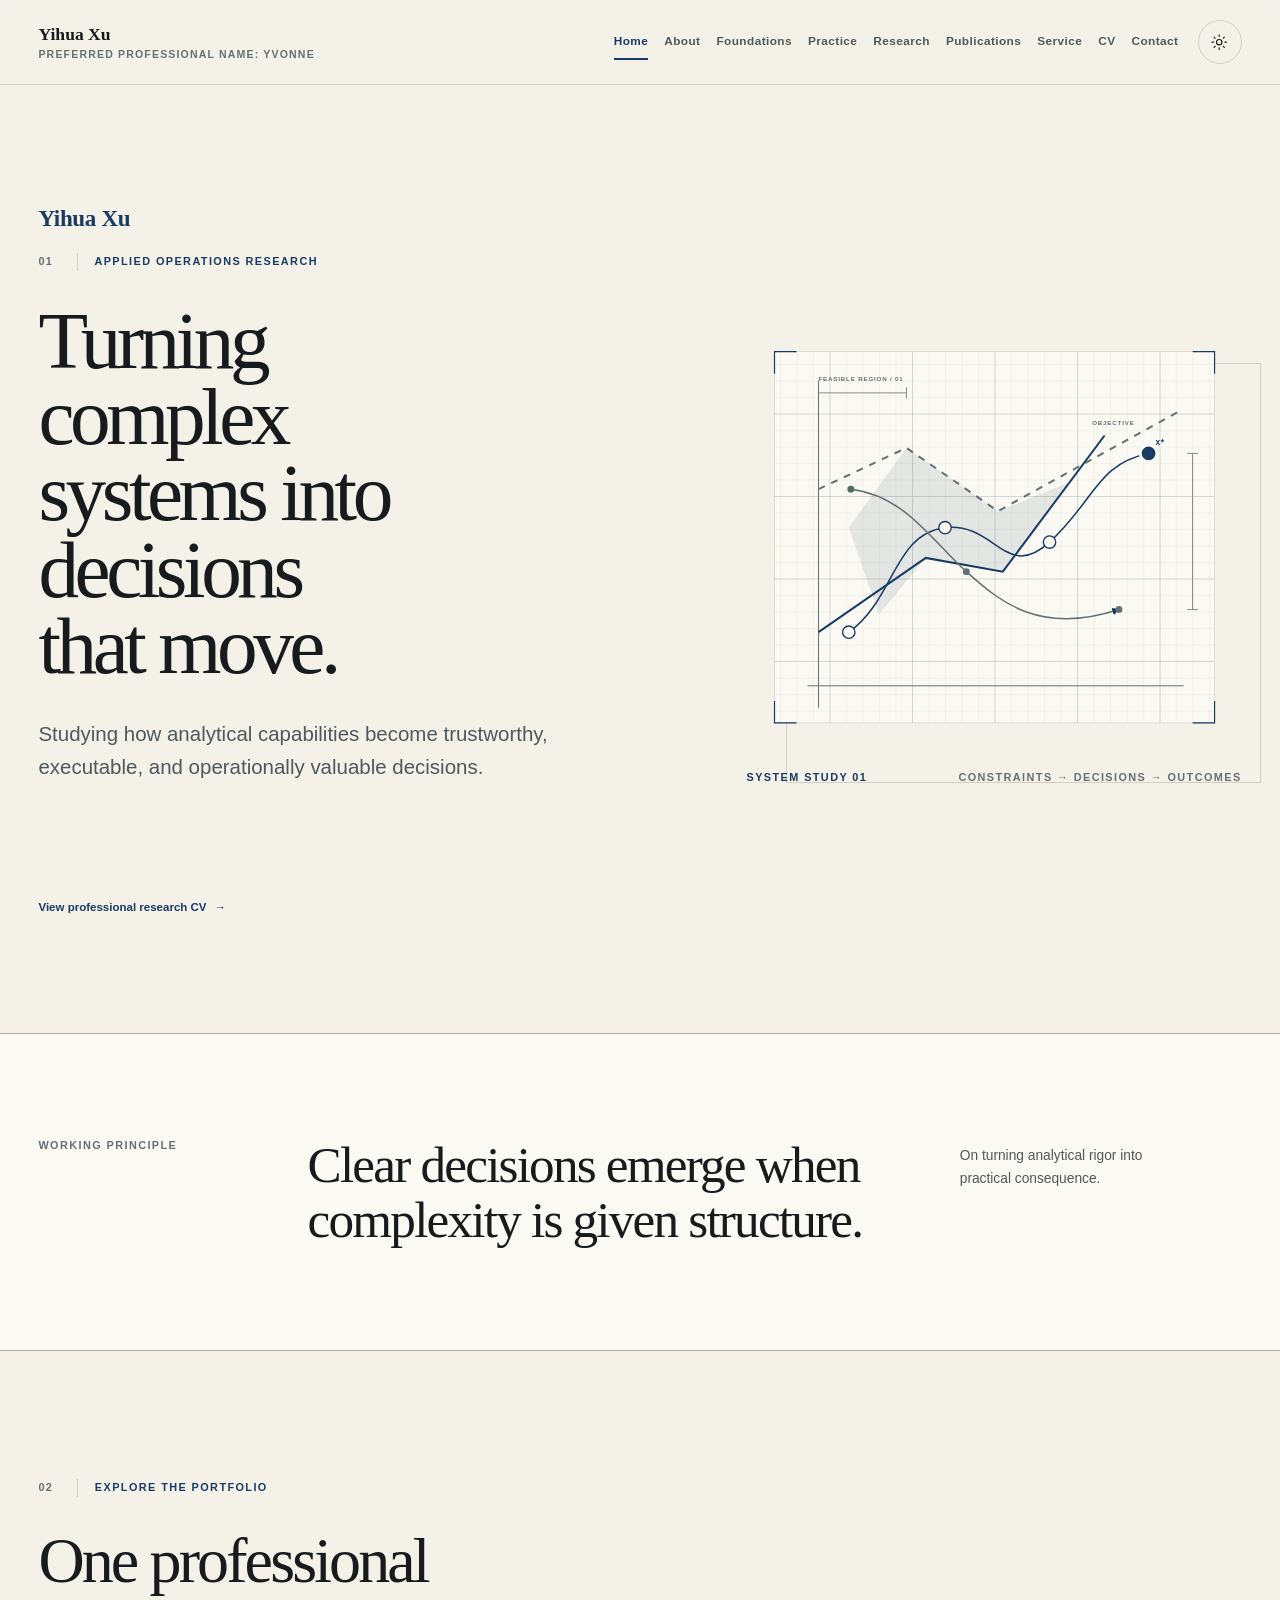
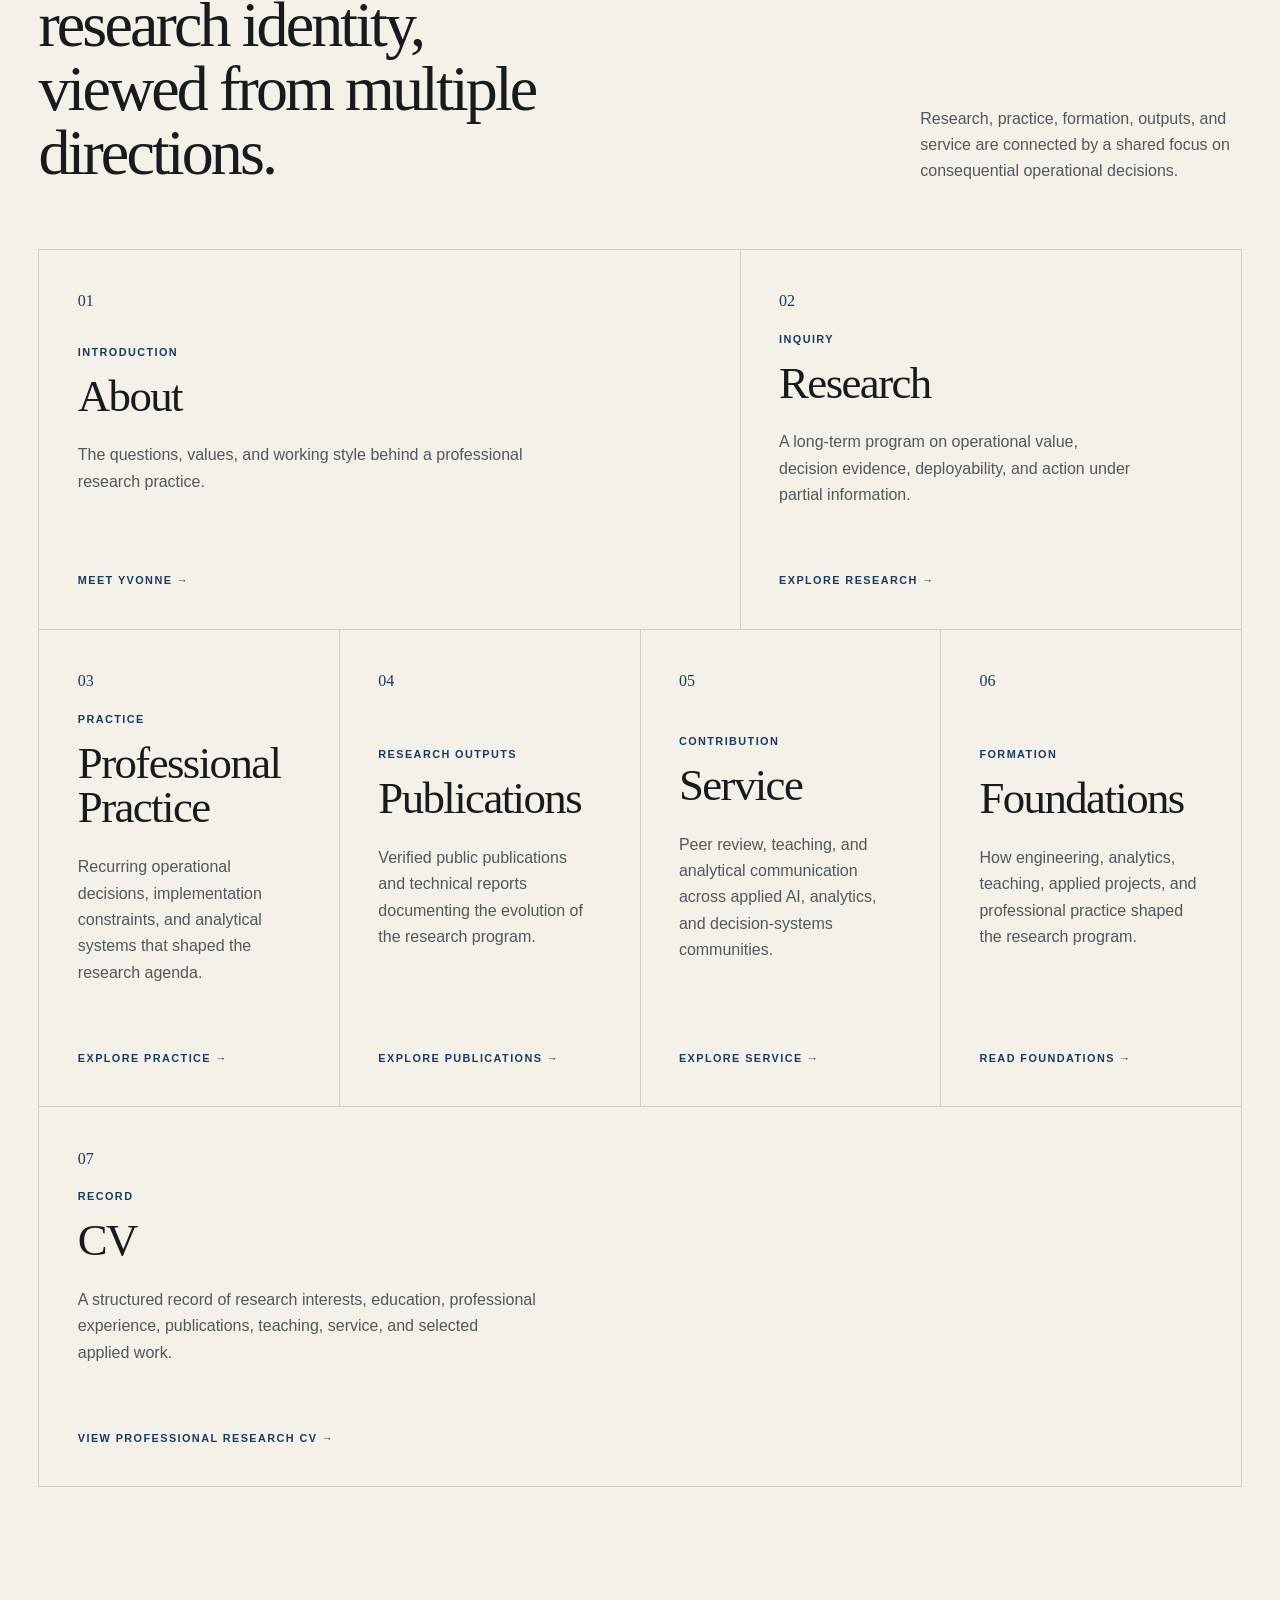
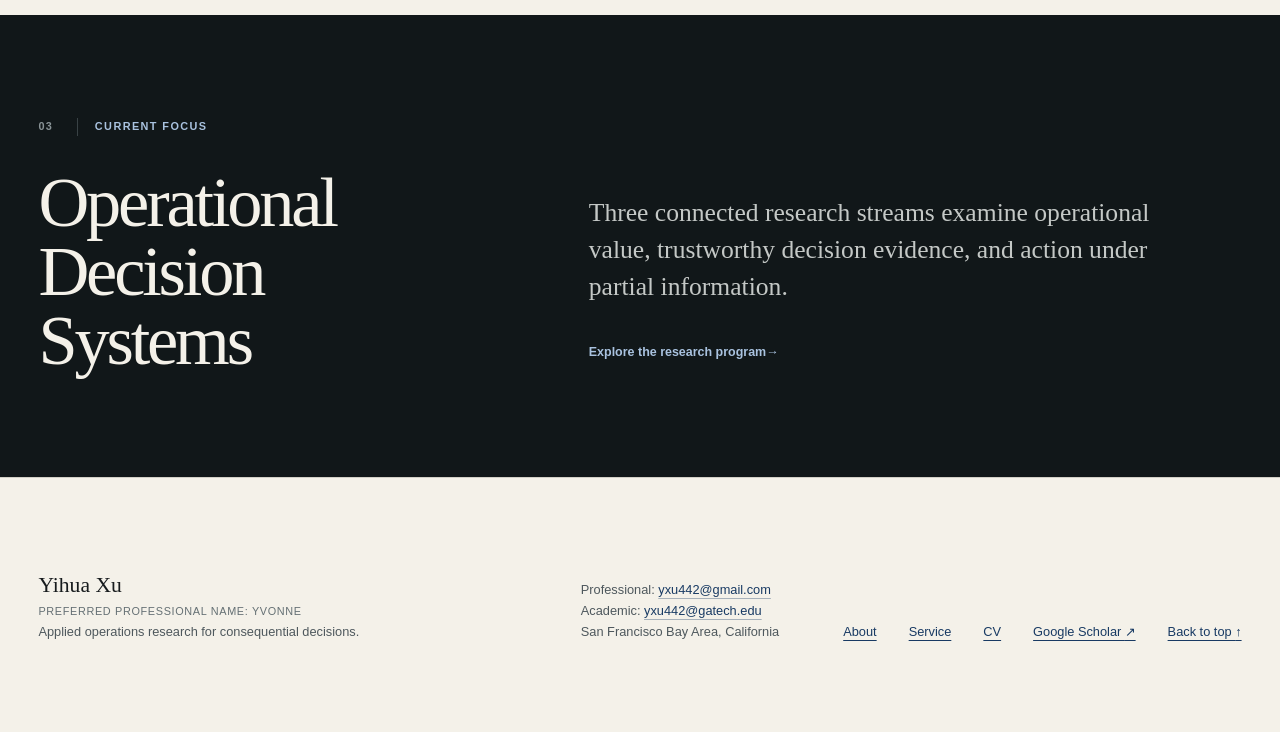
==== commit e69f180d: "Add academic contact email" ====
--- a/index.html
+++ b/index.html
@@ -21,7 +21,7 @@
     <link rel="canonical" href="https://yvonnexu442.github.io/">
     <meta property="og:url" content="https://yvonnexu442.github.io/">
     <title>Yihua Xu | Applied Operations Research</title>
-    <link rel="stylesheet" href="assets/css/styles.css?v=27">
+    <link rel="stylesheet" href="assets/css/styles.css?v=28">
     <script src="assets/js/main.js?v=17" defer></script>
     <script type="application/ld+json">
       {
@@ -31,7 +31,22 @@
         "url": "https://yvonnexu442.github.io/",
         "name": "Yihua Xu",
         "alternateName": "Yvonne",
-        "email": "yxu442@gmail.com",
+        "email": [
+          "mailto:yxu442@gmail.com",
+          "mailto:yxu442@gatech.edu"
+        ],
+        "contactPoint": [
+          {
+            "@type": "ContactPoint",
+            "contactType": "professional inquiries",
+            "email": "yxu442@gmail.com"
+          },
+          {
+            "@type": "ContactPoint",
+            "contactType": "academic correspondence",
+            "email": "yxu442@gatech.edu"
+          }
+        ],
         "sameAs": [
           "https://scholar.google.com/citations?user=W_mWZJcAAAAJ&hl=en"
         ],
@@ -309,7 +324,7 @@
           <p class="footer-preferred-name">Preferred professional name: Yvonne</p>
           <p>Applied operations research for consequential decisions.</p>
         </div>
-        <p class="footer-contact-note"><a href="mailto:yxu442@gmail.com">yxu442@gmail.com</a><br>San Francisco Bay Area, California</p>
+        <p class="footer-contact-note">Professional: <a href="mailto:yxu442@gmail.com">yxu442@gmail.com</a><br>Academic: <a href="mailto:yxu442@gatech.edu">yxu442@gatech.edu</a><br>San Francisco Bay Area, California</p>
         <nav class="footer-links" aria-label="Profile and page links">
           <a href="about.html">About</a>
           <a href="service.html">Service</a>
--- a/assets/css/styles.css
+++ b/assets/css/styles.css
@@ -3626,13 +3626,36 @@
     right: 0;
     left: 0;
     display: none;
-    padding: var(--space-4) clamp(1rem, 6vw, 3rem) var(--space-5);
+    max-height: calc(100dvh - 4.5rem);
+    align-items: stretch;
+    flex-direction: column;
+    gap: 0;
+    padding: var(--space-2) clamp(1rem, 6vw, 3rem) var(--space-4);
     border-bottom: 1px solid var(--line);
     background: var(--paper);
+    box-shadow: 0 1.25rem 2rem color-mix(in srgb, var(--ink) 8%, transparent);
+    overflow-y: auto;
+    overscroll-behavior: contain;
   }
 
   .primary-navigation.is-open {
     display: flex;
+  }
+
+  .primary-navigation a {
+    width: 100%;
+    min-height: 3rem;
+    align-items: center;
+    border-bottom: 1px solid var(--line);
+  }
+
+  .primary-navigation a:last-child {
+    border-bottom: 0;
+  }
+
+  .primary-navigation a::after {
+    right: auto;
+    width: 2.5rem;
   }
 
   .hero {
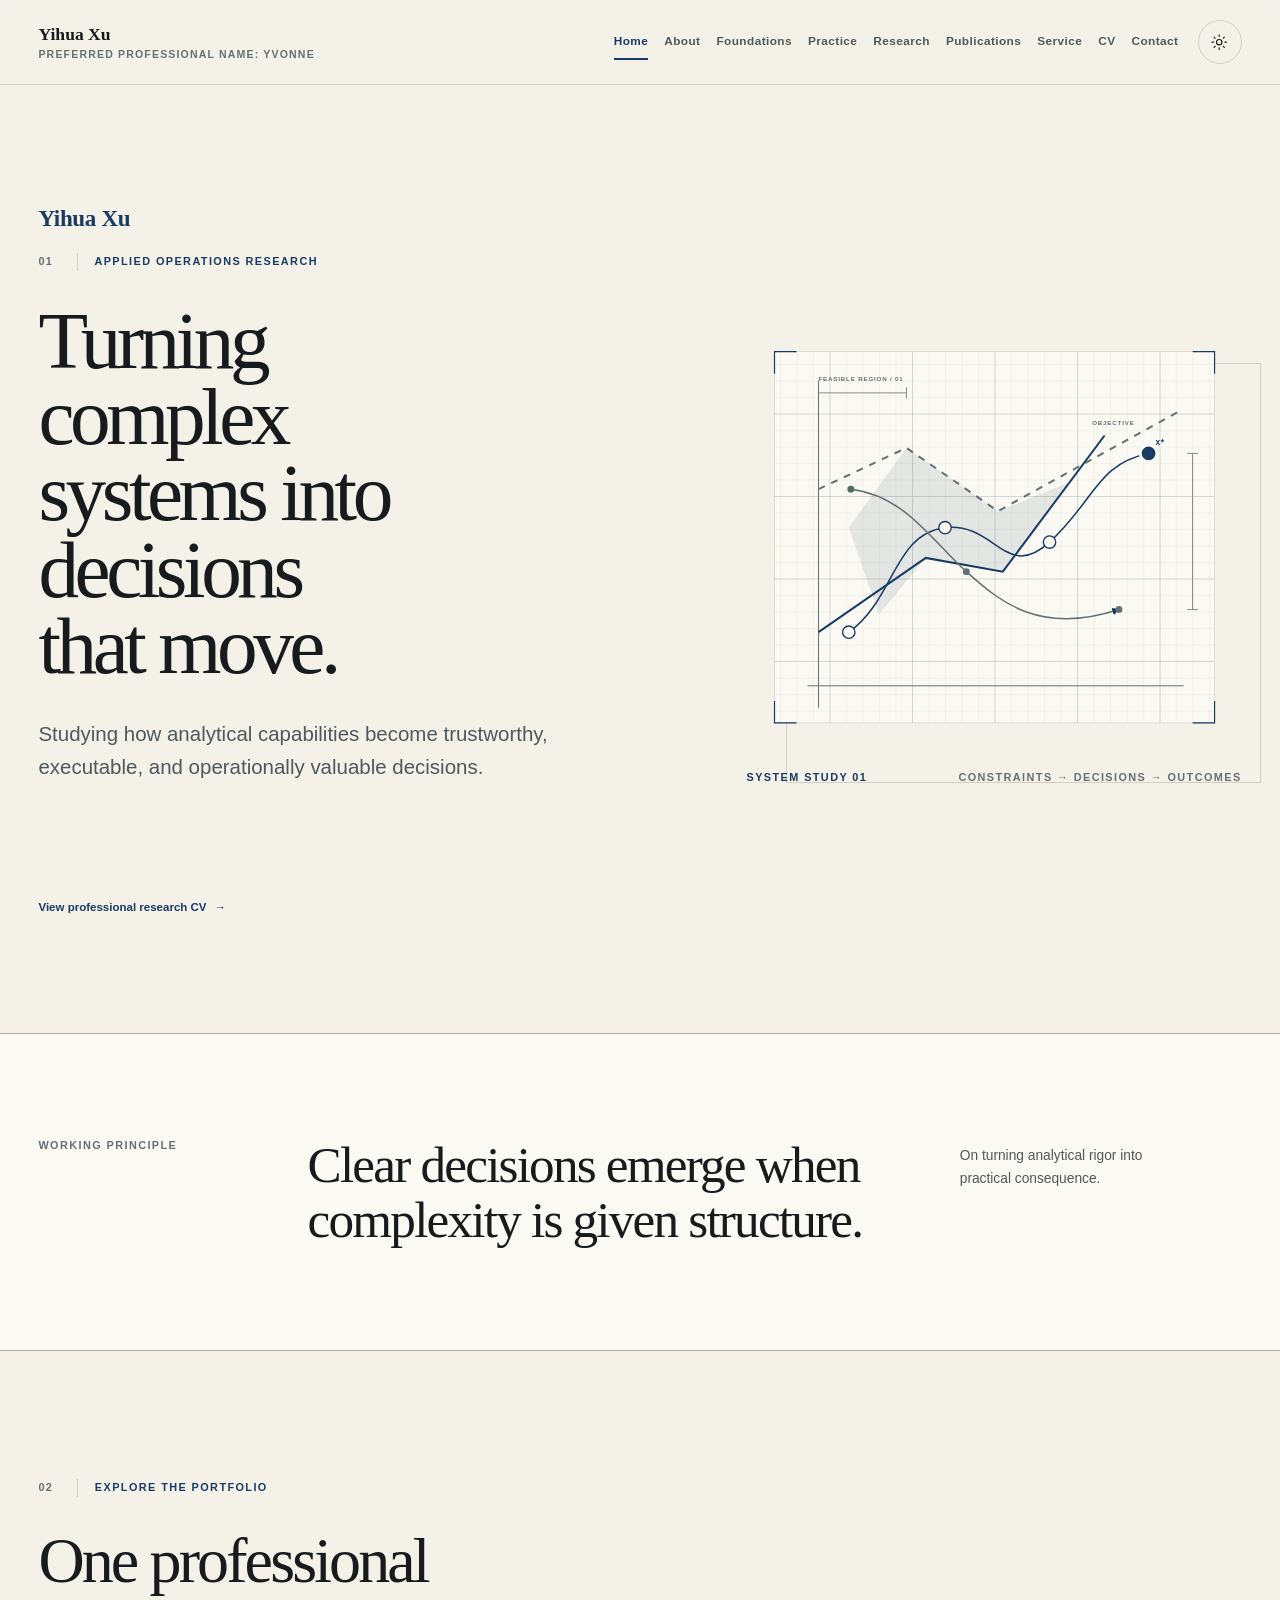
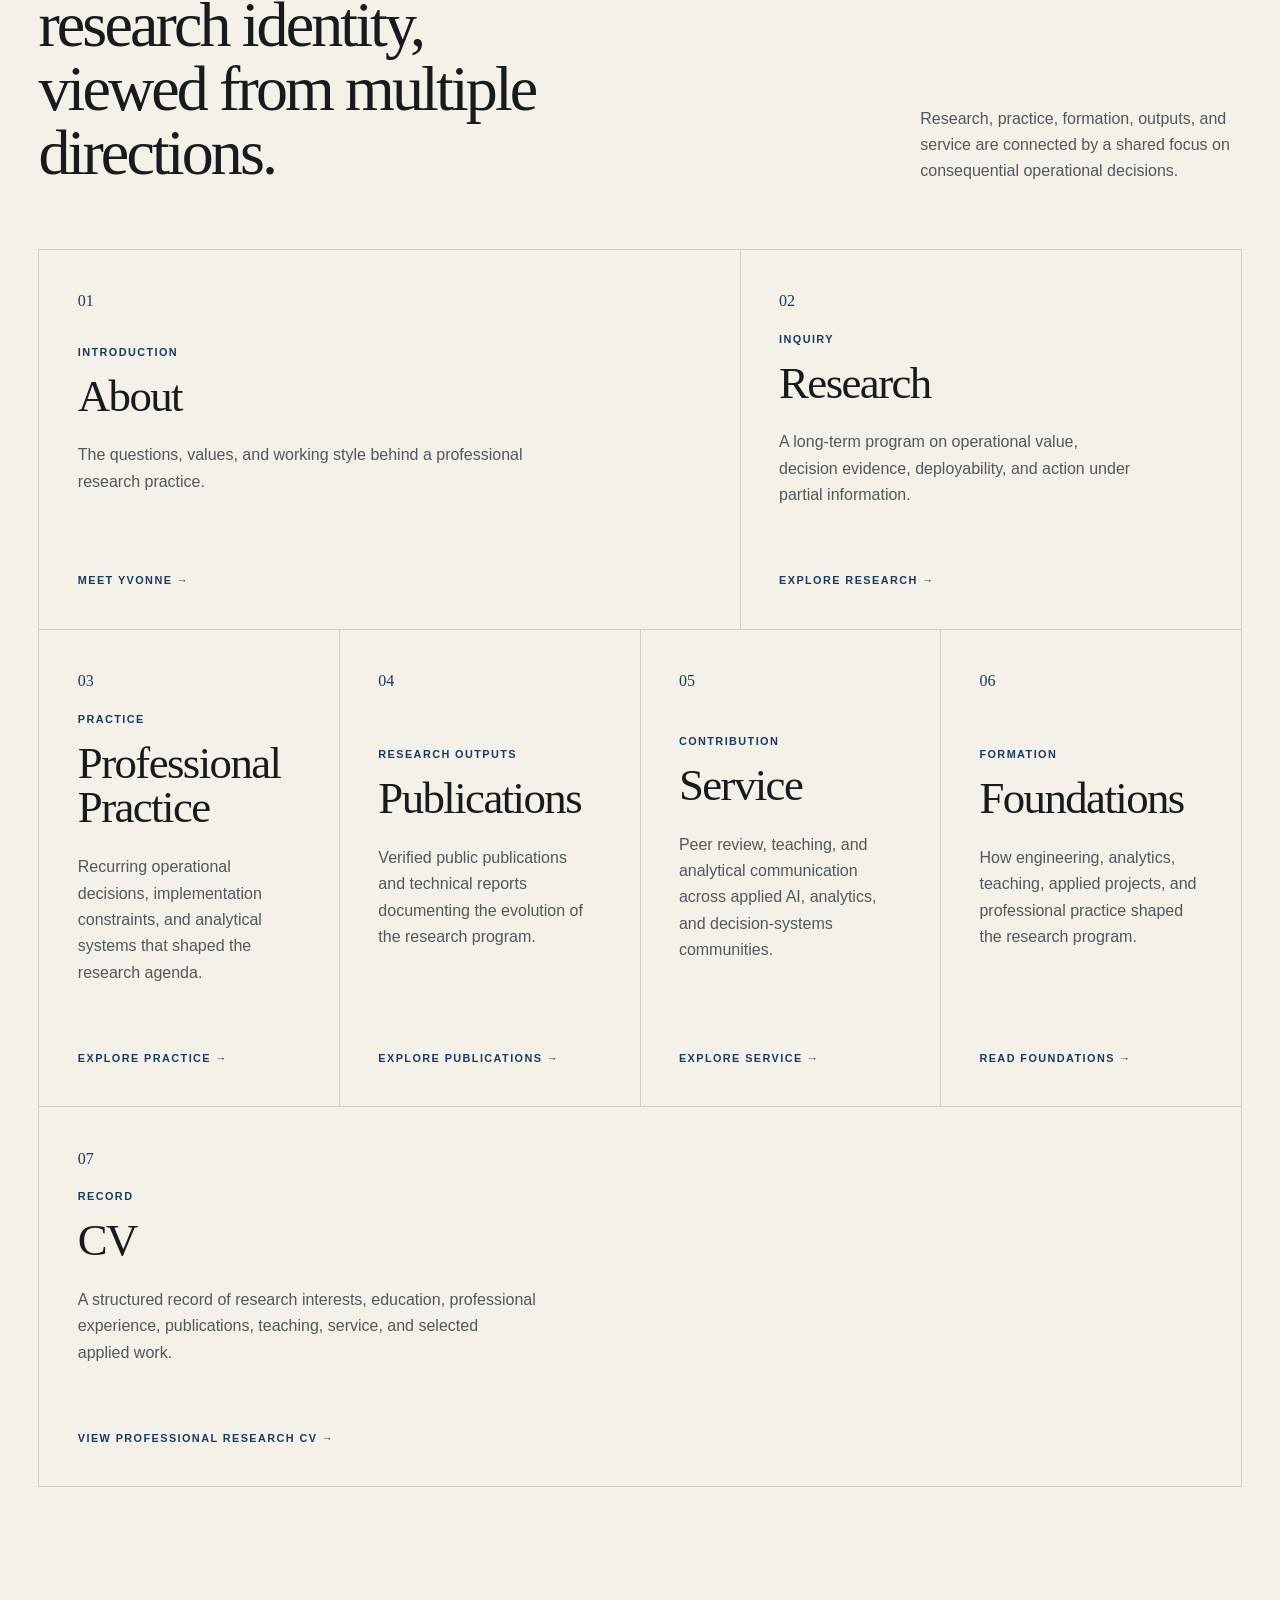
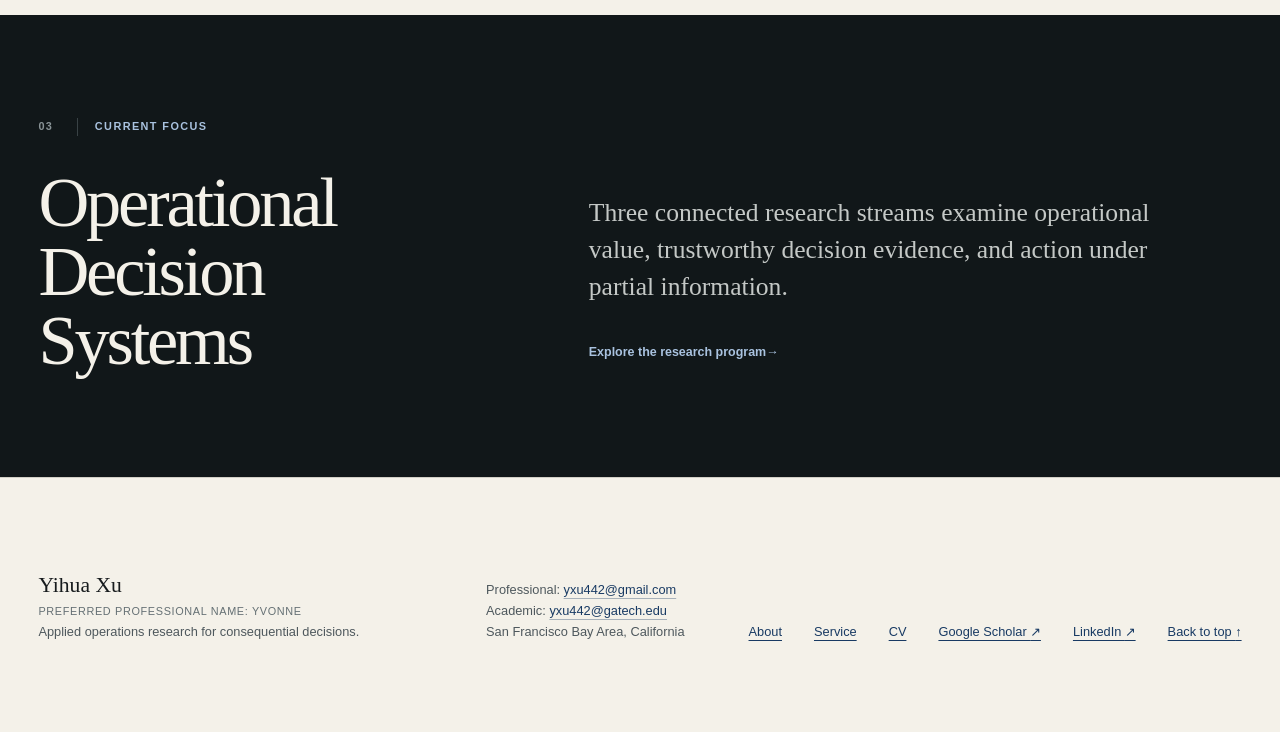
==== commit cf0c7198: "Add LinkedIn profile links" ====
--- a/index.html
+++ b/index.html
@@ -48,7 +48,8 @@
           }
         ],
         "sameAs": [
-          "https://scholar.google.com/citations?user=W_mWZJcAAAAJ&hl=en"
+          "https://scholar.google.com/citations?user=W_mWZJcAAAAJ&hl=en",
+          "https://www.linkedin.com/in/yihua-yvonne-xu/"
         ],
         "jobTitle": "Manager, Data & AI",
         "worksFor": {
@@ -330,7 +331,7 @@
           <a href="service.html">Service</a>
           <a href="cv.html">CV</a>
           <a href="https://scholar.google.com/citations?user=W_mWZJcAAAAJ&amp;hl=en" target="_blank" rel="noopener noreferrer" aria-label="Google Scholar profile (opens in a new tab)">Google Scholar <span aria-hidden="true">↗</span></a>
-          <a href="#home">Back to top <span aria-hidden="true">↑</span></a>
+          <a href="https://www.linkedin.com/in/yihua-yvonne-xu/" target="_blank" rel="noopener noreferrer" aria-label="LinkedIn profile (opens in a new tab)">LinkedIn <span aria-hidden="true">↗</span></a><a href="#home">Back to top <span aria-hidden="true">↑</span></a>
         </nav>
       </div>
     </footer>
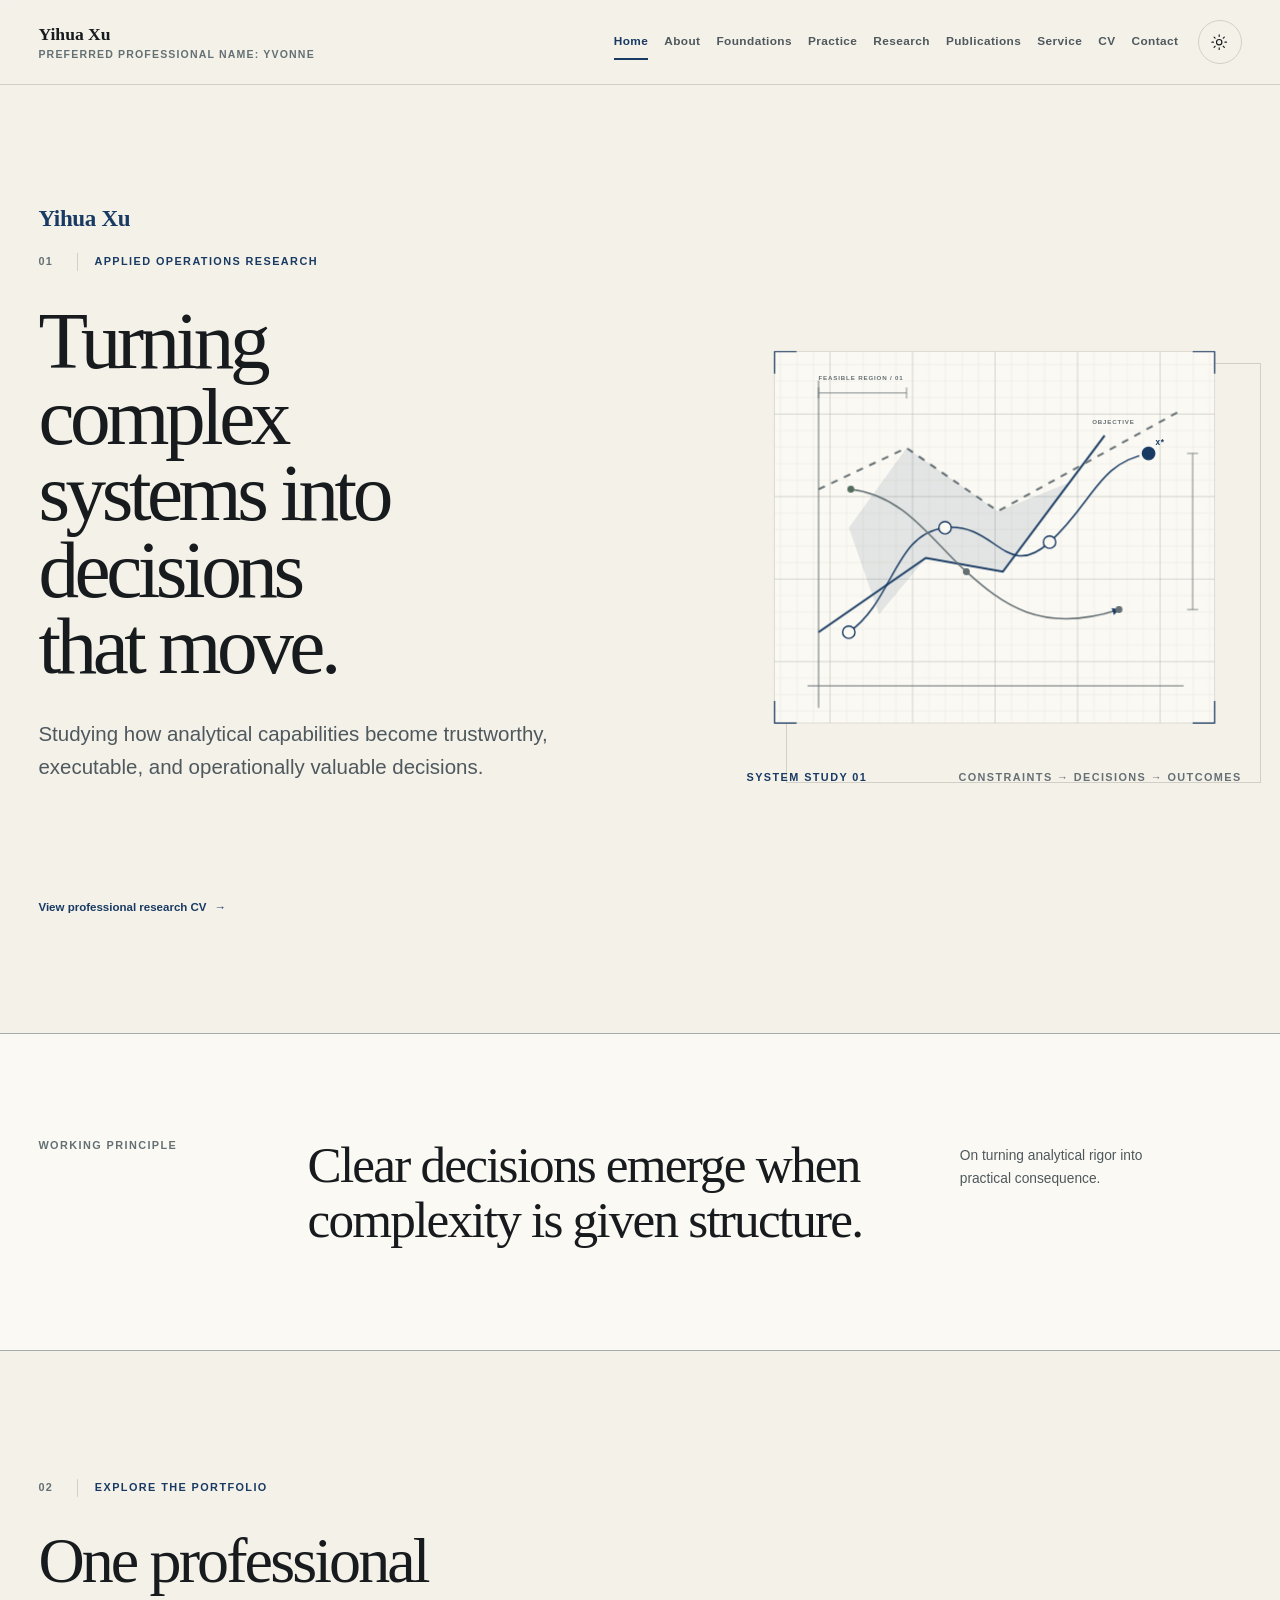
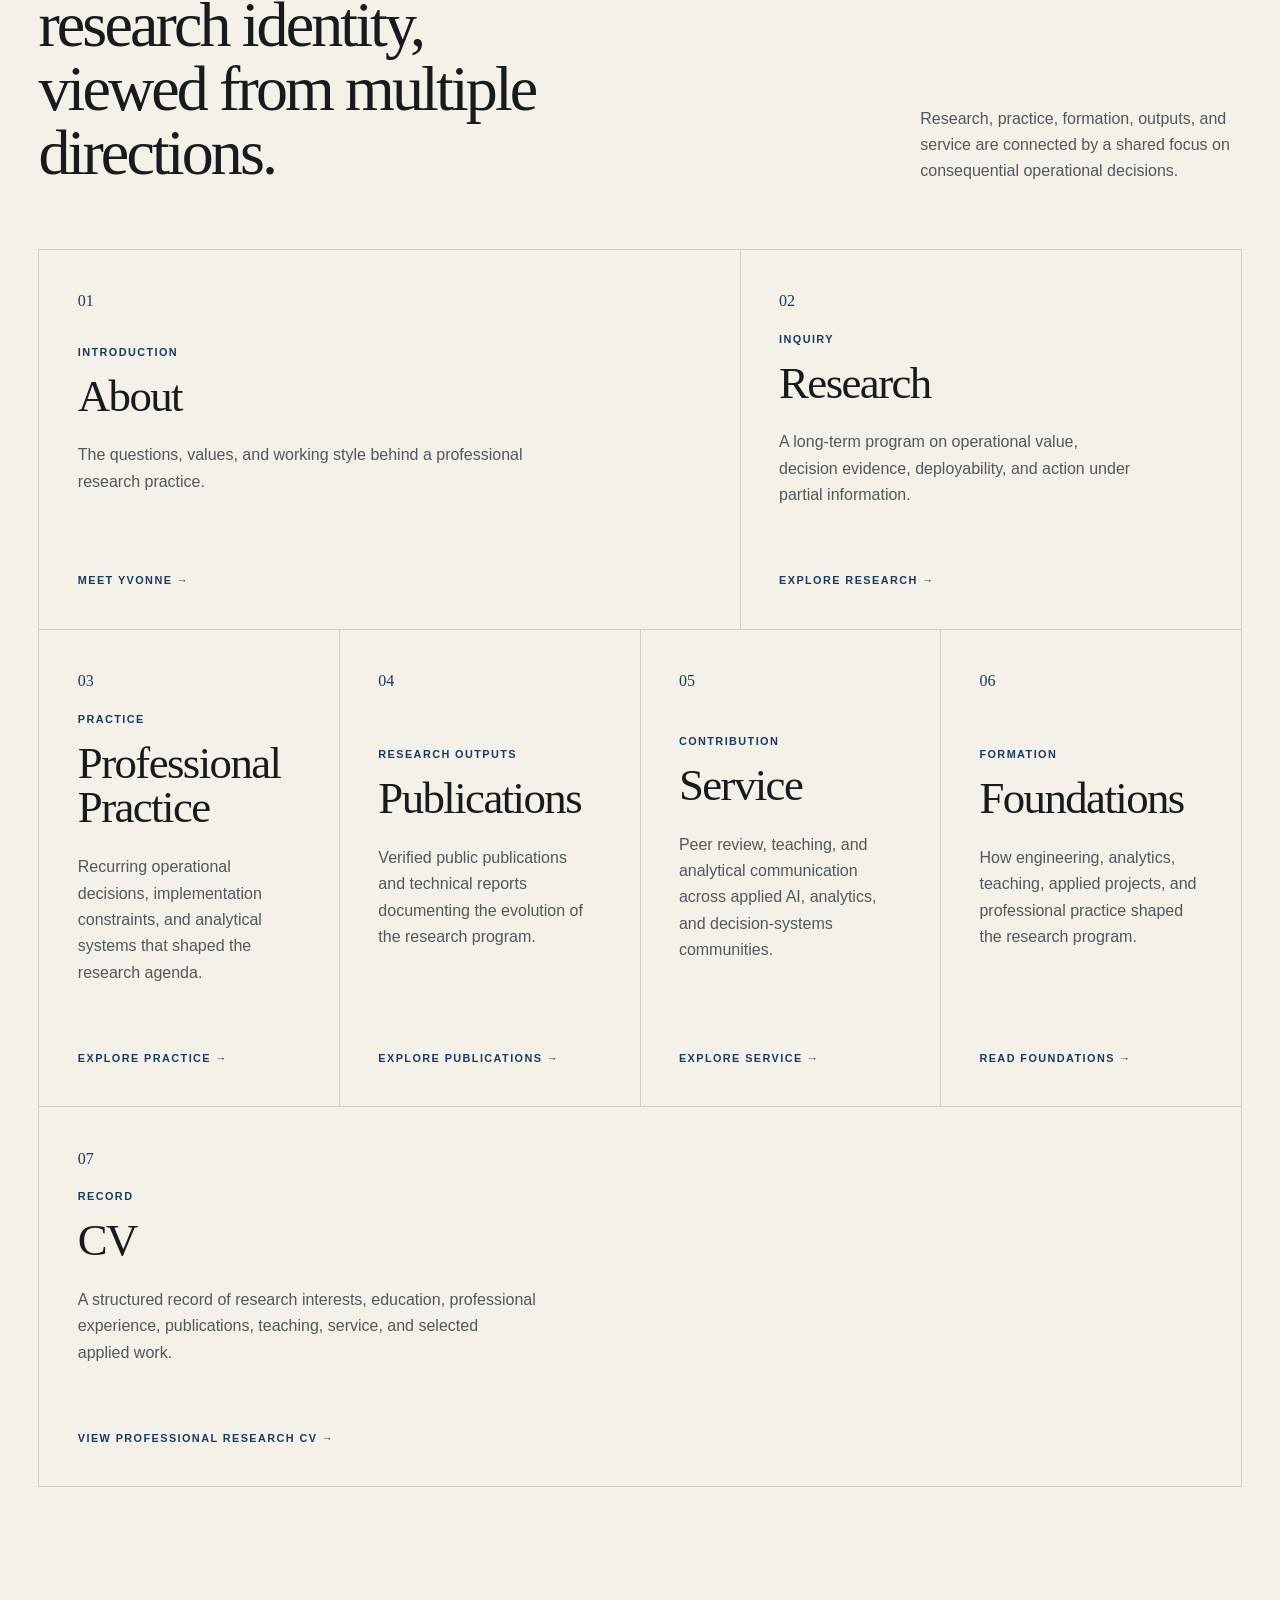
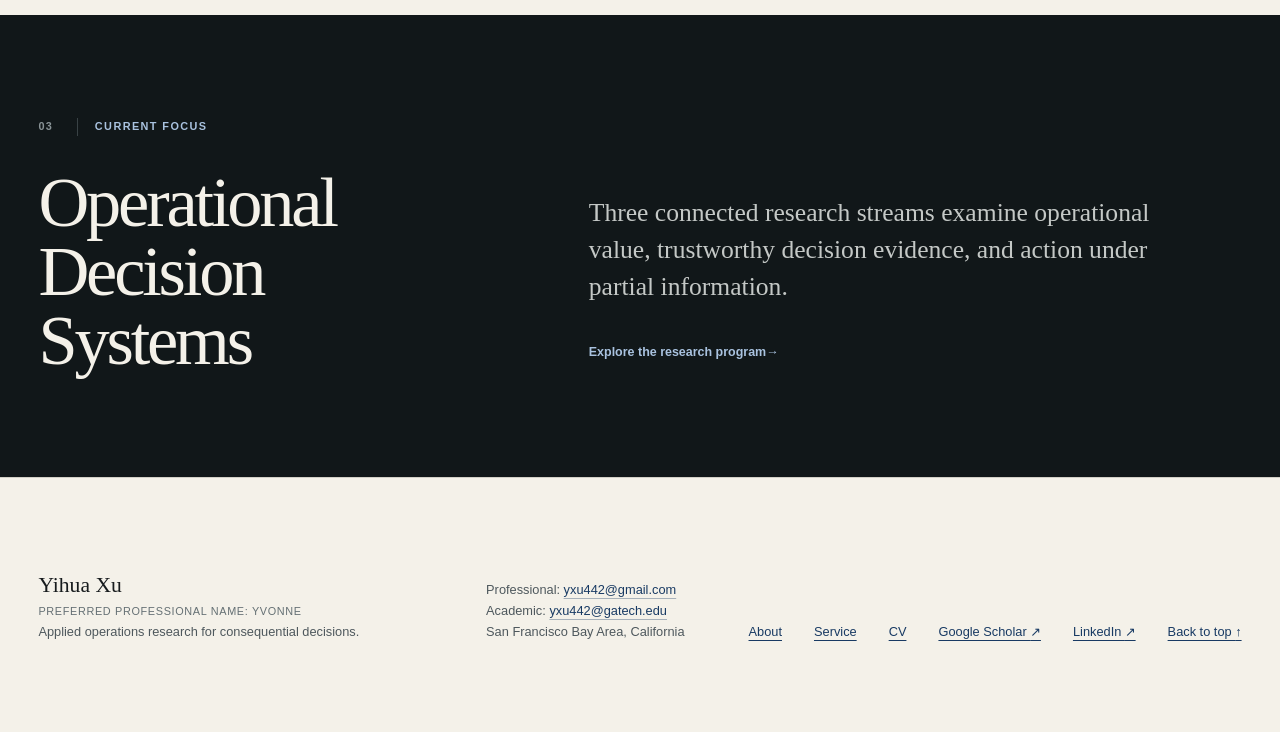
==== commit 4dcda58f: "Sync public research records with Google Scholar" ====
--- a/index.html
+++ b/index.html
@@ -21,8 +21,8 @@
     <link rel="canonical" href="https://yvonnexu442.github.io/">
     <meta property="og:url" content="https://yvonnexu442.github.io/">
     <title>Yihua Xu | Applied Operations Research</title>
-    <link rel="stylesheet" href="assets/css/styles.css?v=28">
-    <script src="assets/js/main.js?v=17" defer></script>
+    <link rel="stylesheet" href="assets/css/styles.css?v=31">
+    <script src="assets/js/main.js?v=19" defer></script>
     <script type="application/ld+json">
       {
         "@context": "https://schema.org",
--- a/assets/css/styles.css
+++ b/assets/css/styles.css
@@ -4997,6 +4997,28 @@
   line-height: 1.2;
 }
 
+.representative-research a {
+  display: block;
+  color: inherit;
+  text-decoration: none;
+}
+
+.representative-research a:hover,
+.representative-research a:focus-visible {
+  color: var(--accent-hover);
+}
+
+.representative-research small {
+  display: block;
+  margin-top: var(--space-2);
+  color: var(--accent);
+  font-family: var(--font-sans);
+  font-size: 0.64rem;
+  font-weight: 750;
+  letter-spacing: 0.08em;
+  text-transform: uppercase;
+}
+
 .current-program {
   background: color-mix(in srgb, var(--accent-soft) 42%, var(--paper));
 }
@@ -7342,6 +7364,44 @@
   color: var(--ink-faint);
 }
 
+.publication-card-compact {
+  padding-block: clamp(2.25rem, 4vw, 3.75rem);
+}
+
+.publication-card-compact .publication-card-body h3 {
+  max-width: 34ch;
+  margin-block: var(--space-4);
+  font-size: clamp(1.65rem, 2.8vw, 2.85rem);
+  line-height: 1.06;
+}
+
+.publication-card-compact .publication-summary {
+  max-width: 58rem;
+  font-size: 0.92rem;
+}
+
+.publication-card-compact .publication-card-metadata {
+  margin-top: var(--space-5);
+}
+
+.active-record-link {
+  display: inline-flex;
+  width: fit-content;
+  min-height: 2.5rem;
+  align-items: center;
+  color: var(--accent);
+  font-size: 0.75rem;
+  font-weight: 700;
+  text-decoration-color: transparent;
+  text-underline-offset: 0.3rem;
+}
+
+.active-record-link:hover,
+.active-record-link:focus-visible {
+  color: var(--accent-hover);
+  text-decoration-color: currentcolor;
+}
+
 .publication-resources-grid {
   display: grid;
   grid-template-columns: minmax(0, 1fr) minmax(18rem, 0.55fr);
@@ -8027,6 +8087,210 @@
   }
 }
 
+.active-research-header {
+  max-width: 52rem;
+}
+
+.active-research {
+  scroll-margin-top: 6rem;
+}
+
+.research-system-map {
+  margin: var(--space-8) 0 var(--space-9);
+  padding: var(--space-6) 0 var(--space-5);
+  border-block: 1px solid var(--line);
+}
+
+.research-system-map svg {
+  width: 100%;
+  color: var(--accent);
+}
+
+.system-map-path,
+.system-map-progress,
+.diagram-link,
+.diagram-gate,
+.diagram-alert,
+.diagram-grid,
+.diagram-risk,
+.diagram-threshold {
+  fill: none;
+  vector-effect: non-scaling-stroke;
+}
+
+.system-map-path,
+.diagram-grid {
+  stroke: var(--line);
+  stroke-width: 1;
+}
+
+.system-map-progress,
+.diagram-link,
+.diagram-gate,
+.diagram-alert,
+.diagram-risk {
+  stroke: var(--accent);
+  stroke-width: 1.5;
+}
+
+.system-map-progress {
+  stroke-dasharray: 780;
+  stroke-dashoffset: 780;
+  transition: stroke-dashoffset 1.15s var(--ease);
+}
+
+[data-reveal].is-visible .system-map-progress {
+  stroke-dashoffset: 0;
+}
+
+.research-system-map circle,
+.record-diagram circle {
+  fill: var(--paper);
+  stroke: var(--accent);
+  stroke-width: 2;
+}
+
+.research-system-map g:nth-of-type(4) circle,
+.diagram-decision {
+  fill: var(--secondary);
+  stroke: var(--secondary);
+}
+
+.research-system-map text,
+.record-diagram text {
+  fill: var(--ink-soft);
+  font: 600 0.72rem var(--font-sans);
+  letter-spacing: 0.08em;
+  text-anchor: middle;
+  text-transform: uppercase;
+}
+
+.research-system-map figcaption {
+  max-width: 46rem;
+  margin: var(--space-3) auto 0;
+  color: var(--ink-soft);
+  font-size: 0.82rem;
+  text-align: center;
+}
+
+.active-research-list {
+  border-top: 1px solid var(--line-strong);
+}
+
+.active-record {
+  display: grid;
+  grid-template-columns: minmax(0, 1fr);
+  gap: var(--space-4);
+  padding-block: var(--space-7);
+  border-bottom: 1px solid var(--line);
+}
+
+.active-record-visual {
+  grid-template-columns: minmax(0, 1.55fr) minmax(16rem, 0.65fr);
+  align-items: center;
+  gap: var(--space-8);
+}
+
+.active-record-meta {
+  display: flex;
+  flex-wrap: wrap;
+  gap: var(--space-2) var(--space-4);
+  align-items: center;
+  color: var(--ink-faint);
+  font-size: 0.72rem;
+  font-weight: 700;
+  letter-spacing: 0.08em;
+  text-transform: uppercase;
+}
+
+.status-chip {
+  display: inline-flex;
+  align-items: center;
+  min-height: 1.75rem;
+  padding: 0.2rem 0.55rem;
+  border: 1px solid color-mix(in srgb, var(--accent) 35%, var(--line));
+  border-radius: 999px;
+  color: var(--accent);
+  background: var(--accent-soft);
+  font-family: var(--font-sans);
+  font-size: 0.68rem;
+  font-style: normal;
+  font-weight: 700;
+  letter-spacing: 0.06em;
+  line-height: 1.25;
+  text-transform: uppercase;
+}
+
+.active-record h3 {
+  max-width: 56rem;
+  margin: 0;
+  font-family: var(--font-display);
+  font-size: clamp(1.75rem, 3vw, 2.75rem);
+  font-weight: 400;
+  line-height: 1.08;
+}
+
+.active-record p {
+  max-width: 48rem;
+  margin-bottom: 0;
+  color: var(--ink-soft);
+}
+
+.author-line {
+  font-size: 0.84rem;
+}
+
+.author-line strong,
+.publication-card-metadata strong,
+.cv-publication strong {
+  color: var(--accent);
+  font-weight: 700;
+}
+
+.record-diagram {
+  width: 100%;
+  min-height: 11rem;
+  color: var(--accent);
+}
+
+.diagram-threshold {
+  stroke: var(--secondary);
+  stroke-width: 1;
+  stroke-dasharray: 5 5;
+}
+
+.diagram-risk {
+  stroke-width: 2;
+}
+
+@media (max-width: 48rem) {
+  .active-record-visual {
+    grid-template-columns: 1fr;
+    gap: var(--space-5);
+  }
+
+  .research-system-map {
+    overflow: hidden;
+  }
+
+  .research-system-map svg {
+    min-width: 0;
+    transform: none;
+  }
+
+  .research-system-map text {
+    font-size: 1.05rem;
+  }
+
+  .record-diagram {
+    max-width: 22rem;
+  }
+
+  .active-record h3 {
+    font-size: clamp(1.65rem, 8vw, 2.4rem);
+  }
+}
+
 @media (max-width: 26.875rem) {
   .wordmark-name {
     font-size: 1.15rem;
